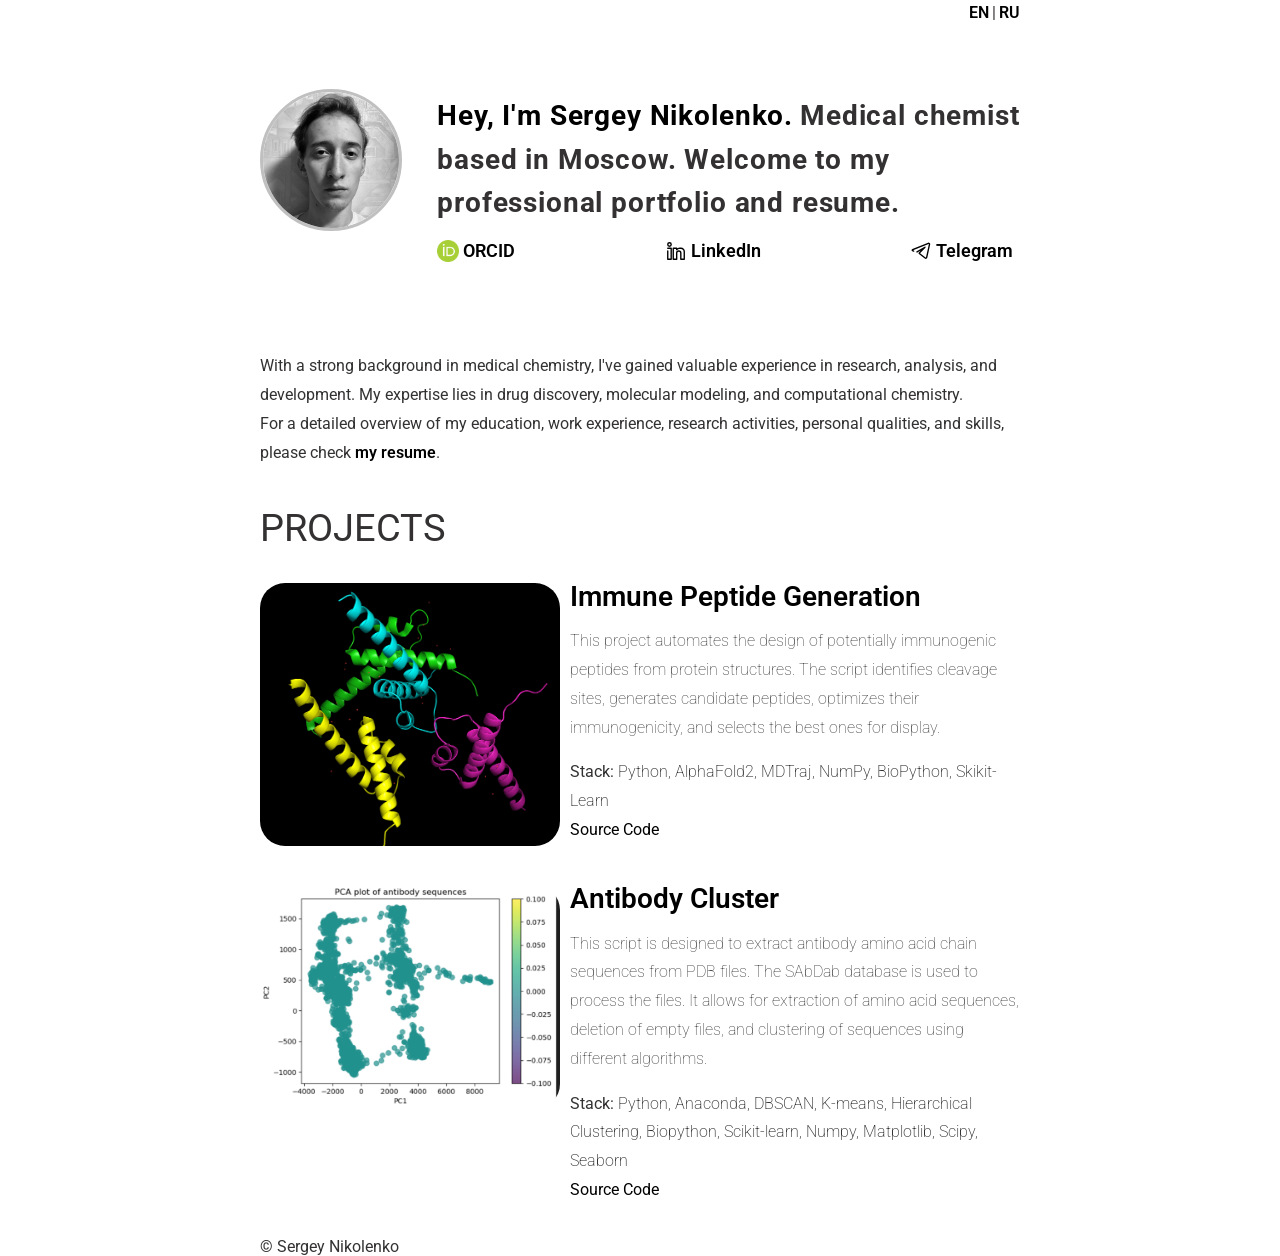
==== index.html @ 69e949d6 "new file" ====
<!DOCTYPE html>
<html lang="en">
<head>
    <meta charset="UTF-8">
    <title>About me</title>
    <link rel="stylesheet" type="text/css" href="assets/styles/styles.css">
</head>
<body>
    <div class="main">
        <div class="header">
            <a href="#">
                <span>EN</span>
            </a>
            <span>|</span>
            <a href="/ru">
                <span>RU</span>
            </a>
        </div>
        <div class="content">
            <div class="content__hello">
                <img class="content__hello-img" src="assets/img/avatar.png" alt="Avatar">
                <div class="content__hello-text">
                    <span class="content__name">
                        <a href="/"> Hey, I'm Sergey Nikolenko.</a>
                    </span>
                    <span class="content__description">Medical chemist based in Moscow. Welcome to my professional portfolio and resume.</span>
                    <nav class="content__social">
                        <a href="https://orcid.org/0000-0003-1150-9390" target="_blank" class="content__social-item">
                            <img src="assets/img/icons/ORCID.png" alt="ORCID">
                            <span>ORCID</span>
                        </a>
                        <a href="https://www.linkedin.com/in/nikolenko-sergei/" target="_blank" class="content__social-item">
                            <img src="assets/img/icons/in.svg" alt="LinkedIn">
                            <span>LinkedIn</span>
                        </a>
                        <a href="https://t.me/Nikolenko_Sergei" target="_blank" class="content__social-item">
                            <img src="assets/img/icons/telegram.svg" alt="Telegram">
                            <span>Telegram</span>
                        </a>
                    </nav>
                </div>
            </div>
            <div class="content__main">
                <div class="content__main-item">
                    <div class="main-item__description">
                        <p>With a strong background in medical chemistry, I've gained valuable experience in research, analysis, and development. My expertise lies in drug discovery, molecular modeling, and computational chemistry.</p>
                        <p>For a detailed overview of my education, work experience, research activities, personal qualities, and skills, please check <a href="/resume.pdf">my resume</a>.</p>
                    </div>
                </div>
                <h1 class="content__about-header">Projects</h1>
                <div class="content__main-item project">
                    <a data-fslightbox href="assets/img/immune_peptide_project.png">
                        <img src="assets/img/immune_peptide_project.png" alt="Immune Peptide Generation">
                    </a>
                    <div>
                        <div class="main-item__title">
                            <a href="https://github.com/sergeinikolenko/ImmunoPeptideDesigner"><span>Immune Peptide Generation</span></a>
                        </div>
                        <div class="main-item__description">
                            <p>This project automates the design of potentially immunogenic peptides from protein structures. The script identifies cleavage sites, generates candidate peptides, optimizes their immunogenicity, and selects the best ones for display.</p>
                        </div>
                        <div class="main-item__subdescription">
                            <p><span>Stack:</span> Python, AlphaFold2, MDTraj, NumPy, BioPython, Skikit-Learn</p>
                            <p class="main-item__links"><a href="https://github.com/sergeinikolenko/ImmunoPeptideDesigner"><span>Source Code</span></a><span>
                        </div>
                    </div>
                </div>
                <div class="content__main-item project">
                    <a data-fslightbox href="assets/img/antibody_cluster_project.png">
                        <img src="assets/img/antibody_cluster_project.png" alt="Antibody Cluster">
                    </a>
                    <div>
                        <div class="main-item__title">
                            <a href="https://github.com/SergeiNikolenko/AntibodyCluster"><span>Antibody Cluster</span></a>
                        </div>
                        <div class="main-item__description">
                            <p>This script is designed to extract antibody amino acid chain sequences from PDB files. The SAbDab database is used to process the files. It allows for extraction of amino acid sequences, deletion of empty files, and clustering of sequences using different algorithms.</p>
                        </div>
                        <div class="main-item__subdescription">
                            <p><span>Stack:</span> Python, Anaconda, DBSCAN, K-means, Hierarchical Clustering, Biopython, Scikit-learn, Numpy, Matplotlib, Scipy, Seaborn</p>
                            <p class="main-item__links"><a href="https://github.com/SergeiNikolenko/AntibodyCluster"><span>Source Code</span></a><span>
                        </div>
                    </div>
                </div>
            </div>
        </div>
        <div class="footer">
            <div>
                <span>© Sergey Nikolenko</span>
            </div>
        </div>
    </div>
    <script src="assets/scripts/fslightbox.js"></script>
</body>
</html>
---- assets/styles/styles.css ----
@import url('https://fonts.googleapis.com/css2?family=Roboto:wght@100;300;400;500;700;900&display=swap');
/***
    The new CSS reset - version 1.7.3 (last updated 7.8.2022)
    GitHub page: https://github.com/elad2412/the-new-css-reset
***/

/*
    Remove all the styles of the "User-Agent-Stylesheet", except for the 'display' property
    - The "symbol *" part is to solve Firefox SVG sprite bug
 */
*:where(:not(html, iframe, canvas, img, svg, video, audio):not(svg *, symbol *)) {
    all: unset;
    display: revert;
}

/* Preferred box-sizing value */
*,
*::before,
*::after {
    box-sizing: border-box;
}

/* Reapply the pointer cursor for anchor tags */
a, button {
    cursor: revert;
}

/* Remove list styles (bullets/numbers) */
ol, ul, menu {
    list-style: none;
}

/* For images to not be able to exceed their container */
img {
    max-width: 100%;
}

/* removes spacing between cells in tables */
table {
    border-collapse: collapse;
}

/* Safari - solving issue when using user-select:none on the <body> text input doesn't working */
input, textarea {
    -webkit-user-select: auto;
}

/* revert the 'white-space' property for textarea elements on Safari */
textarea {
    white-space: revert;
}

/* minimum style to allow to style meter element */
meter {
    -webkit-appearance: revert;
    appearance: revert;
}

/* reset default text opacity of input placeholder */
::placeholder {
    color: unset;
}

/* fix the feature of 'hidden' attribute.
   display:revert; revert to element instead of attribute */
:where([hidden]) {
    display: none;
}

/* revert for bug in Chromium browsers
   - fix for the content editable attribute will work properly.
   - webkit-user-select: auto; added for Safari in case of using user-select:none on wrapper element*/
:where([contenteditable]:not([contenteditable="false"])) {
    -moz-user-modify: read-write;
    -webkit-user-modify: read-write;
    overflow-wrap: break-word;
    -webkit-line-break: after-white-space;
    -webkit-user-select: auto;
}

/* apply back the draggable feature - exist only in Chromium and Safari */
:where([draggable="true"]) {
    -webkit-user-drag: element;
}

body {
    font-family: 'Roboto', sans-serif;
    color: #333131;
}

a {
    color: black;
    font-weight: 600;
}

a:hover {
    text-decoration: underline;
}

@media (prefers-color-scheme: dark) {
    body {
        background-color: black;
        color: #c8cbcd;
    }

    a {
        color: #fff;
    }

    .content__social-item img,
    .footer__social-item img{
        filter: invert(1);
    }
}

.main {
    margin: auto;
    width: 47.5rem;
}

.content__hello {
    display: flex;
    margin-top: 4.2rem;
    margin-bottom: 5rem;
    font-size: 28px;
    line-height: 2.8rem;
}

.content__hello-img {
    width: 142px;
    height: 142px;
    min-width: 142px;
    border-radius: 50%;
    border: 3px solid silver;
}

.content__hello-text {
    margin-left: 2.2rem;
    line-height: 2.7rem;
    margin-top: 5px;
}

.content__name a {
    font-weight: 700;
    letter-spacing: 0.03em;
}

.content__description {
    font-weight: 700;
    letter-spacing: 0.03em;
}

.header {
    display: flex;
    justify-content: end;
    margin-top: 0.2rem;
}
.header span {
    margin-left: 3px;
}

.content__social {
    display: flex;
    max-width: 36rem;
    font-size: 18px;
    padding-top: 5px;
    -webkit-box-orient: horizontal;
    -webkit-box-direction: normal;
    flex-direction: row;
    flex: 1 1 0%;
    -webkit-box-pack: start;
    justify-content: space-between;
}
.content__social-item {
    display: flex;
    align-items: center;
}
.content__social-item img {
    width: 22px;
    height: 22px;
    margin-right: 4px;
}

.content__about-header {
    font-size: 2.4rem;
    margin-bottom: 1.4rem;
    line-height: 4rem;
    text-transform: uppercase;
}

.content__subheader {
    font-size: 1.4rem;
    line-height: 4rem;
    text-transform: uppercase;
}

.content__main-item {
    display: flex;
    line-height: 1.8rem;
    margin-bottom: 1.8rem;
}
.content__main-item.project img {
    max-width: 300px;
    height: auto;
    margin-right: 10px;
    border-radius: 25px;
}

.main-item__description img {
    border-radius: 25px;
}

.project .main-item__title {
    font-weight: 500;
    font-size: 28px;
}

.project .main-item__links span {
    margin-right: 4px;
}

.project .main-item__description {
    font-weight: 100;
    margin-top: 1rem;
}

.project .main-item__subdescription {
    font-weight: 200;
    margin-top: 1rem;
}
.project .main-item__subdescription span {
    font-weight: 400;
}

.post .main-item__title{
    font-size: 1.48rem;
    line-height: 2rem;
    font-weight: 500;
    letter-spacing: .05rem;
}

.post .main-item__title a{
    box-shadow: none;
    letter-spacing: 0.03em;
}

.post .main-item__date {
    display: inline-block;
    font-size: .94rem;
    font-weight: 700;
    line-height: 1.55rem;
}

.post .main-item__description {
    line-height: 1.8rem;
    margin-top: -0.2rem;
    margin-bottom: 0.8rem;
}

.footer {
    margin-top: 2rem;
    display: flex;
    justify-content: space-between;
}

.footer__social-item img {
    width: 22px;
    height: 22px;
    margin-right: 4px;
}
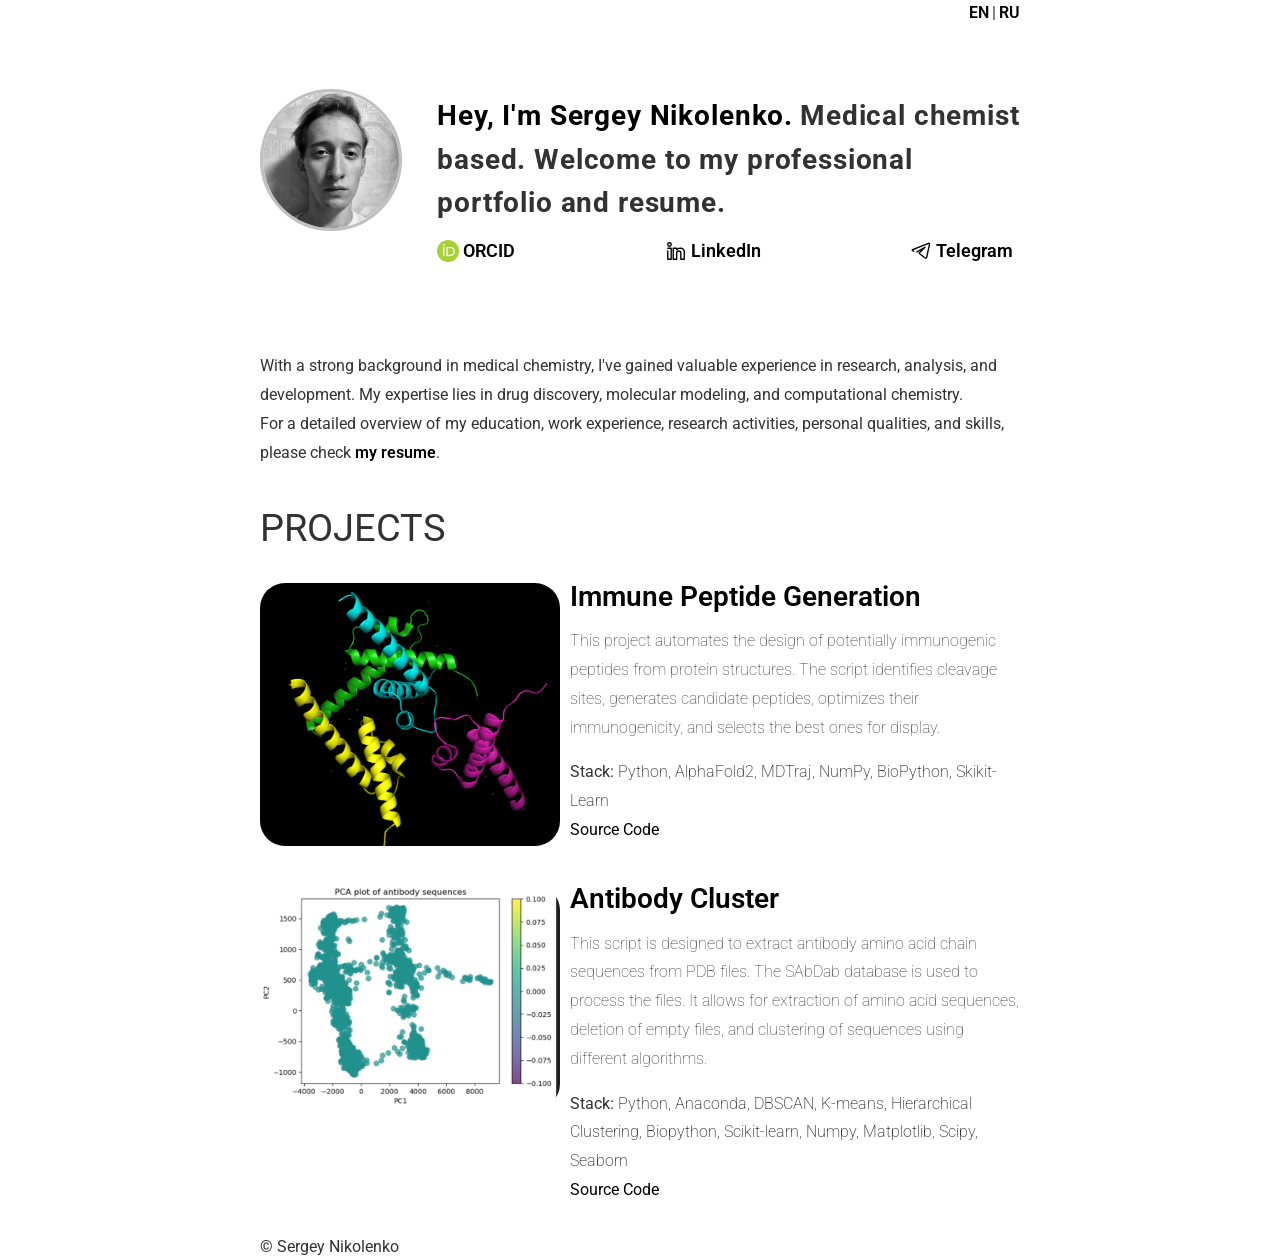
==== commit eec57235: "minor improve" ====
--- a/index.html
+++ b/index.html
@@ -23,17 +23,17 @@
                     <span class="content__name">
                         <a href="/"> Hey, I'm Sergey Nikolenko.</a>
                     </span>
-                    <span class="content__description">Medical chemist based in Moscow. Welcome to my professional portfolio and resume.</span>
+                    <span class="content__description">Medical chemist based. Welcome to my professional portfolio and resume.</span>
                     <nav class="content__social">
                         <a href="https://orcid.org/0000-0003-1150-9390" target="_blank" class="content__social-item">
                             <img src="assets/img/icons/ORCID.png" alt="ORCID">
                             <span>ORCID</span>
                         </a>
-                        <a href="https://www.linkedin.com/in/nikolenko-sergei/" target="_blank" class="content__social-item">
+                        <a href="null" target="_blank" class="content__social-item">
                             <img src="assets/img/icons/in.svg" alt="LinkedIn">
                             <span>LinkedIn</span>
                         </a>
-                        <a href="https://t.me/Nikolenko_Sergei" target="_blank" class="content__social-item">
+                        <a href="n" target="_blank" class="content__social-item">
                             <img src="assets/img/icons/telegram.svg" alt="Telegram">
                             <span>Telegram</span>
                         </a>
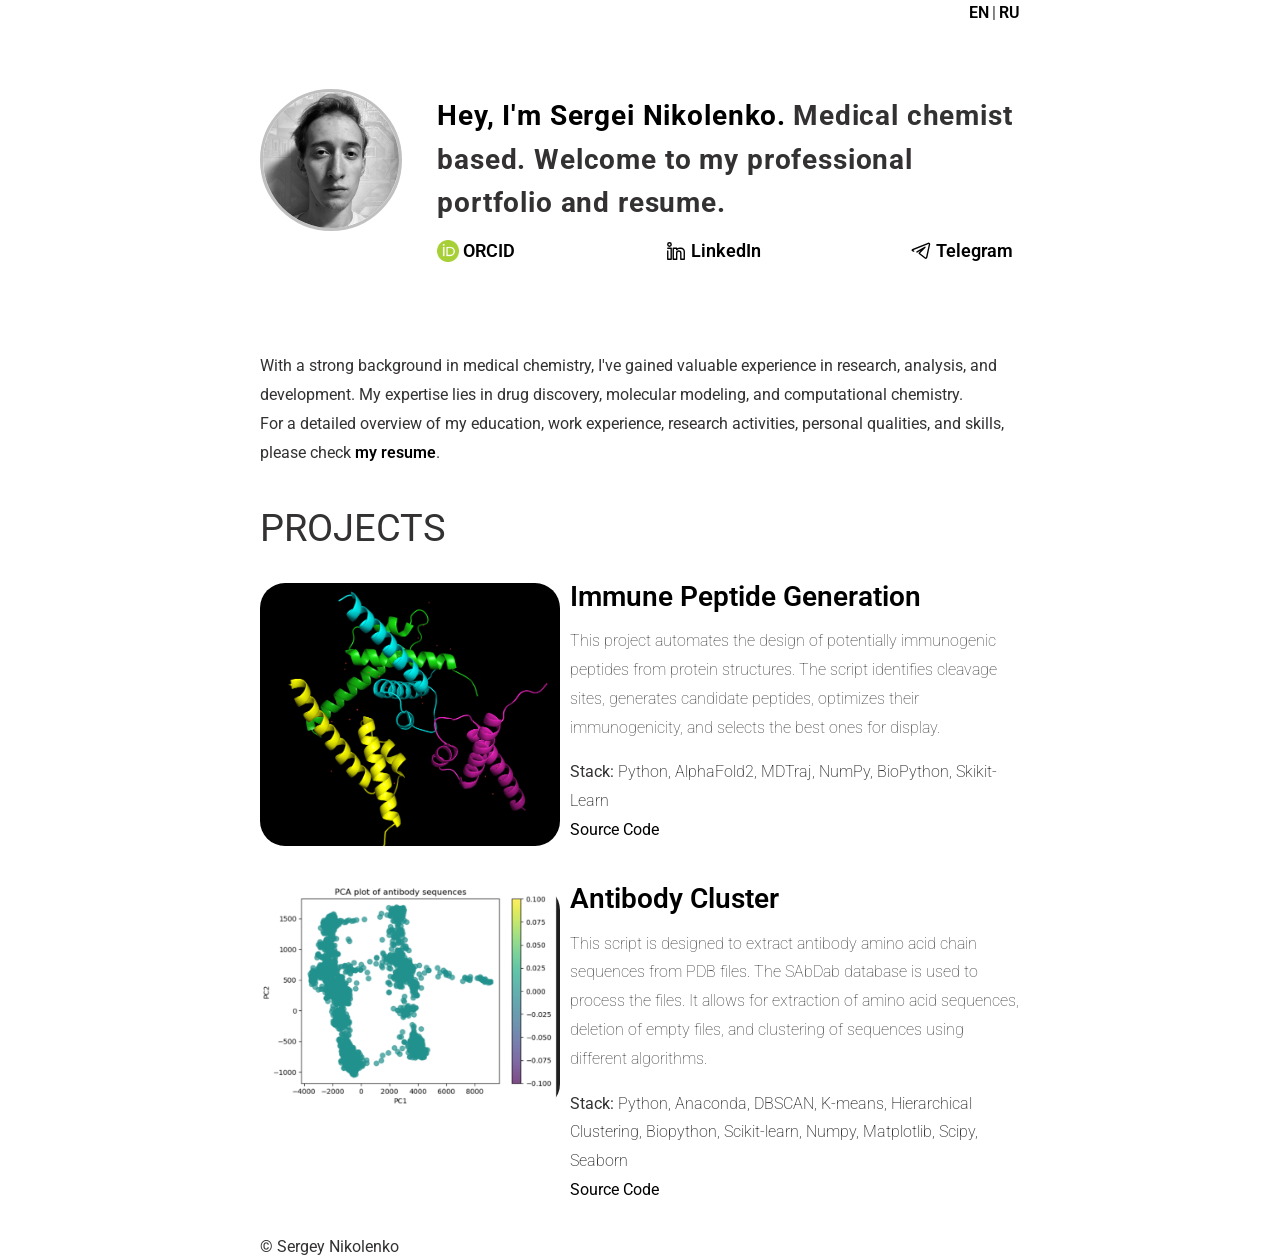
==== commit c857e9d5: "Update index.html" ====
--- a/index.html
+++ b/index.html
@@ -21,7 +21,7 @@
                 <img class="content__hello-img" src="assets/img/avatar.png" alt="Avatar">
                 <div class="content__hello-text">
                     <span class="content__name">
-                        <a href="/"> Hey, I'm Sergey Nikolenko.</a>
+                        <a href="/"> Hey, I'm Sergei Nikolenko.</a>
                     </span>
                     <span class="content__description">Medical chemist based. Welcome to my professional portfolio and resume.</span>
                     <nav class="content__social">
@@ -92,4 +92,4 @@
     </div>
     <script src="assets/scripts/fslightbox.js"></script>
 </body>
-</html>+</html>
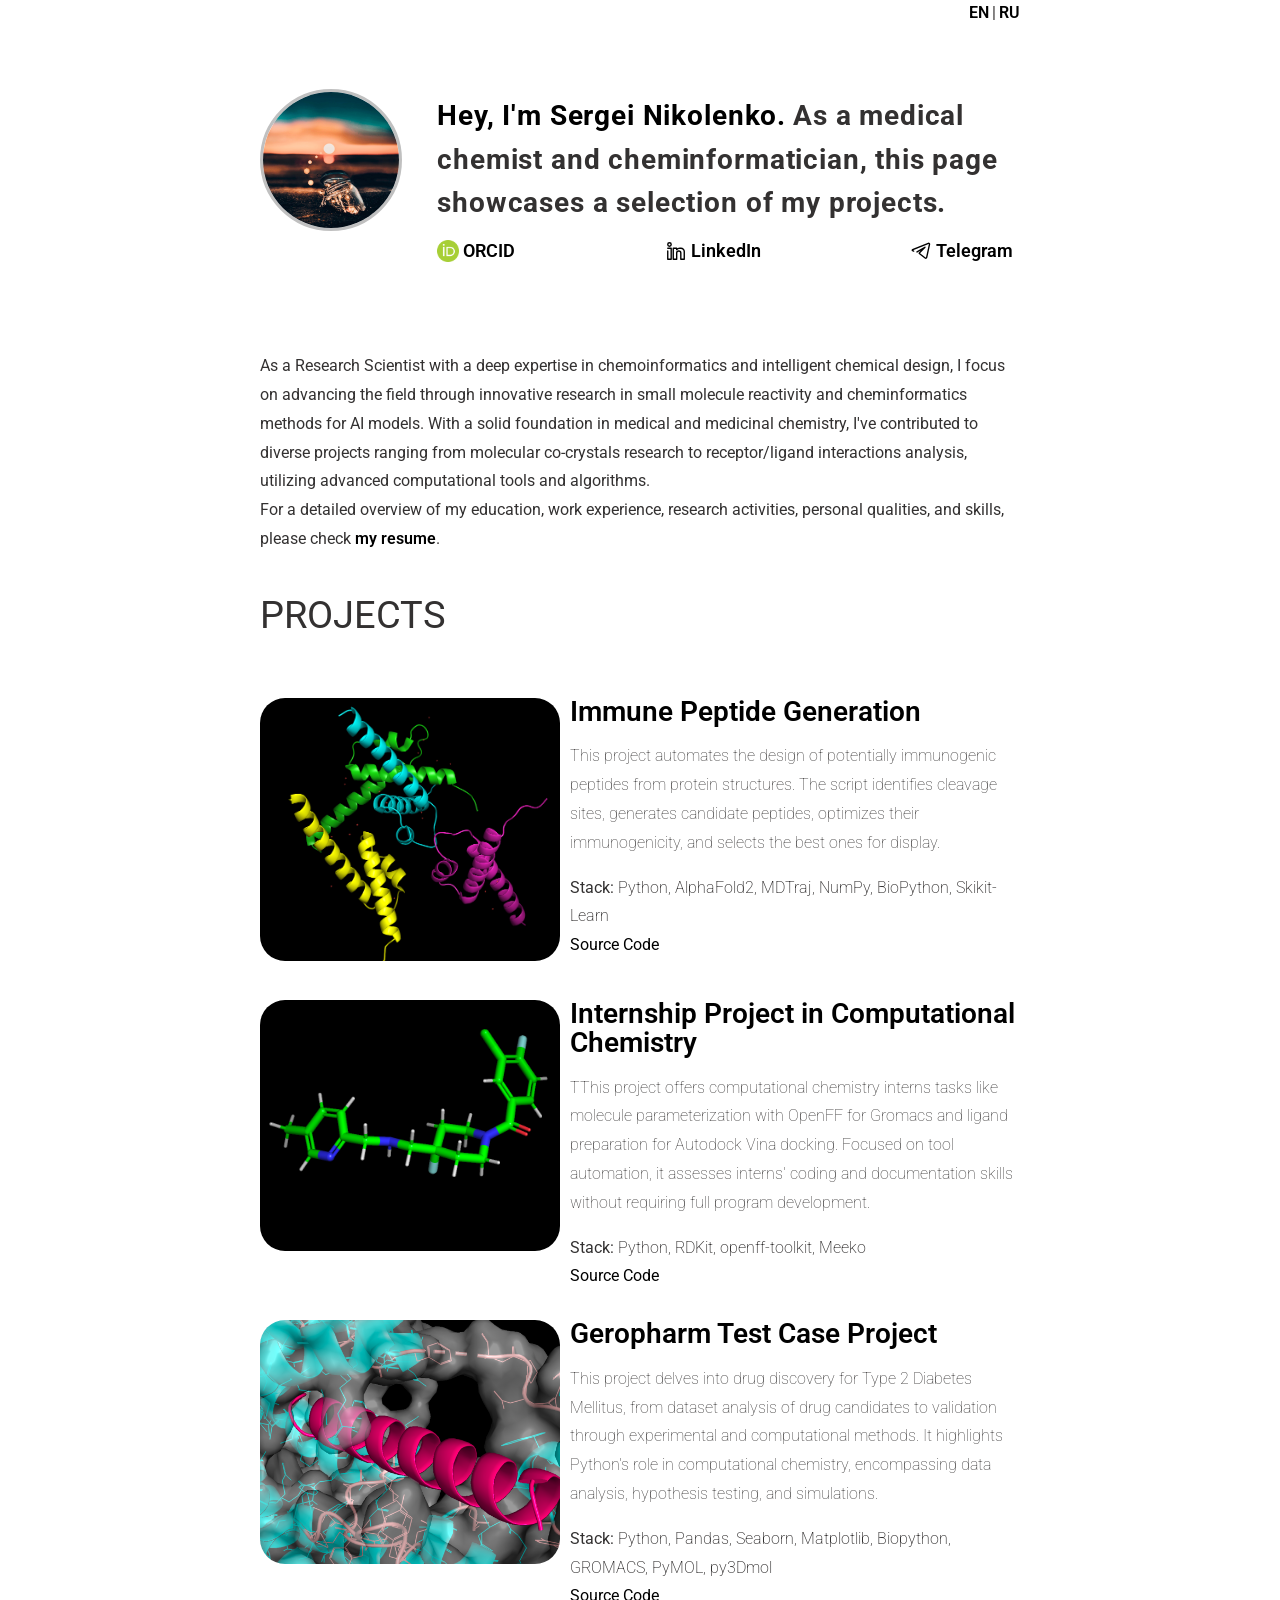
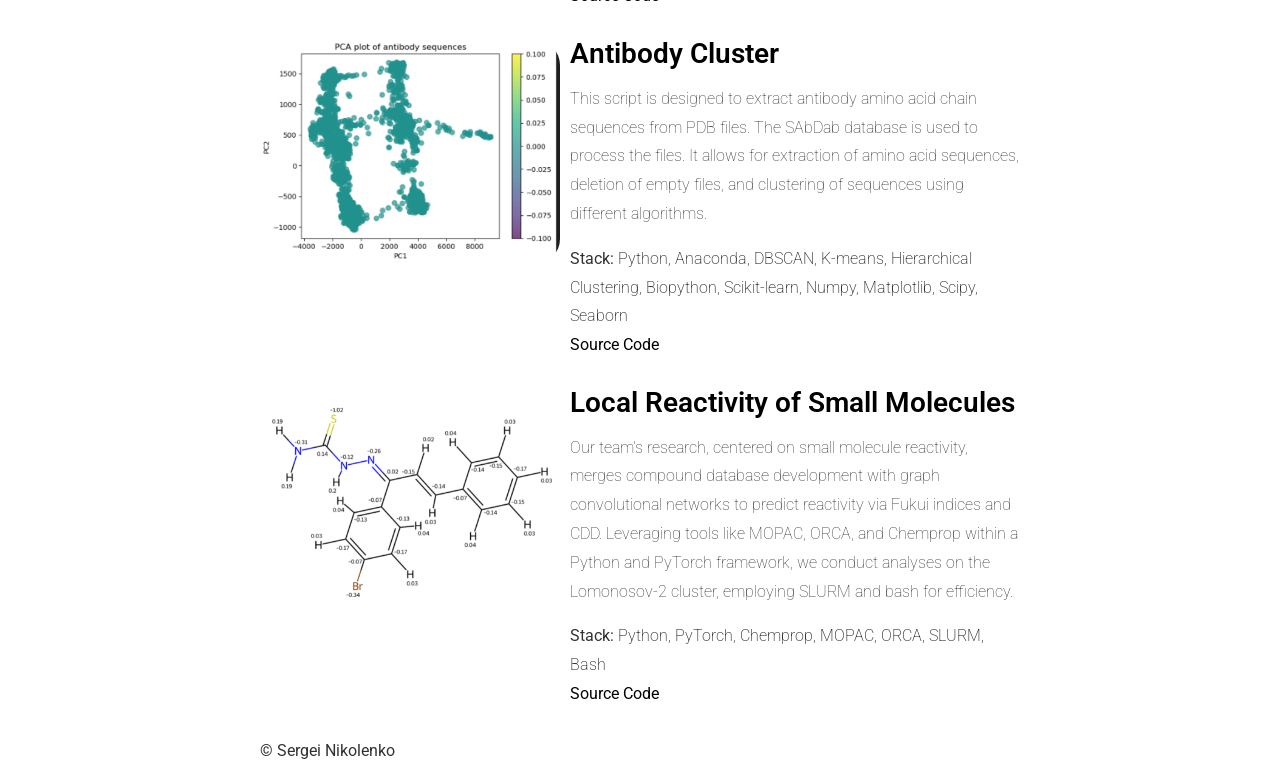
==== commit deb0223c: "add project" ====
--- a/index.html
+++ b/index.html
@@ -21,19 +21,19 @@
                 <img class="content__hello-img" src="assets/img/avatar.png" alt="Avatar">
                 <div class="content__hello-text">
                     <span class="content__name">
-                        <a href="/"> Hey, I'm Sergei Nikolenko.</a>
+                        <a href="/">Hey, I'm Sergei Nikolenko.</a>
                     </span>
-                    <span class="content__description">Medical chemist based. Welcome to my professional portfolio and resume.</span>
+                    <span class="content__description">As a medical chemist and cheminformatician, this page showcases a selection of my projects.</span>
                     <nav class="content__social">
                         <a href="https://orcid.org/0000-0003-1150-9390" target="_blank" class="content__social-item">
                             <img src="assets/img/icons/ORCID.png" alt="ORCID">
                             <span>ORCID</span>
                         </a>
-                        <a href="null" target="_blank" class="content__social-item">
+                        <a href="https://www.linkedin.com/in/nikolenkosergeia/" target="_blank" class="content__social-item">
                             <img src="assets/img/icons/in.svg" alt="LinkedIn">
                             <span>LinkedIn</span>
                         </a>
-                        <a href="n" target="_blank" class="content__social-item">
+                        <a href="https://t.me/Nikolenko_Sergei" target="_blank" class="content__social-item">
                             <img src="assets/img/icons/telegram.svg" alt="Telegram">
                             <span>Telegram</span>
                         </a>
@@ -43,11 +43,14 @@
             <div class="content__main">
                 <div class="content__main-item">
                     <div class="main-item__description">
-                        <p>With a strong background in medical chemistry, I've gained valuable experience in research, analysis, and development. My expertise lies in drug discovery, molecular modeling, and computational chemistry.</p>
-                        <p>For a detailed overview of my education, work experience, research activities, personal qualities, and skills, please check <a href="/resume.pdf">my resume</a>.</p>
+                        <p>As a Research Scientist with a deep expertise in chemoinformatics and intelligent chemical design, I focus on advancing the field through innovative research in small molecule reactivity and cheminformatics methods for AI models. With a solid foundation in medical and medicinal chemistry, I've contributed to diverse projects ranging from molecular co-crystals research to receptor/ligand interactions analysis, utilizing advanced computational tools and algorithms.</p>
+                        <p>For a detailed overview of my education, work experience, research activities, personal qualities, and skills, please check <a href="https://nikolenko-sergei.notion.site/4056815b4766442895d3a706eaacadad?pvs=74">my resume</a>.</p>
                     </div>
                 </div>
                 <h1 class="content__about-header">Projects</h1>
+                <div class="content__main-item project">
+                </div>
+                
                 <div class="content__main-item project">
                     <a data-fslightbox href="assets/img/immune_peptide_project.png">
                         <img src="assets/img/immune_peptide_project.png" alt="Immune Peptide Generation">
@@ -61,10 +64,47 @@
                         </div>
                         <div class="main-item__subdescription">
                             <p><span>Stack:</span> Python, AlphaFold2, MDTraj, NumPy, BioPython, Skikit-Learn</p>
-                            <p class="main-item__links"><a href="https://github.com/sergeinikolenko/ImmunoPeptideDesigner"><span>Source Code</span></a><span>
+                            <p class="main-item__links"><a href="https://github.com/sergeinikolenko/ImmunoPeptideDesigner"><span>Source Code</span></a></p>
                         </div>
                     </div>
                 </div>
+
+                <div class="content__main-item project">
+                    <a data-fslightbox href="assets/img/computational_chemistry_internship.png">
+                        <img src="assets/img/computational_chemistry_internship.png" alt="Internship Project in Computational Chemistry">
+                    </a>
+                    <div>
+                        <div class="main-item__title">
+                            <a href="https://github.com/SergeiNikolenko/ComputationalChemistryInternship"><span>Internship Project in Computational Chemistry</span></a>
+                        </div>
+                        <div class="main-item__description">
+                            <p>TThis project offers computational chemistry interns tasks like molecule parameterization with OpenFF for Gromacs and ligand preparation for Autodock Vina docking. Focused on tool automation, it assesses interns' coding and documentation skills without requiring full program development.</p>
+                        </div>
+                        <div class="main-item__subdescription">
+                            <p><span>Stack:</span> Python, RDKit, openff-toolkit, Meeko</p>
+                            <p class="main-item__links"><a href="https://github.com/SergeiNikolenko/ComputationalChemistryInternship"><span>Source Code</span></a></p>
+                        </div>
+                    </div>
+                </div>
+
+                <div class="content__main-item project">
+                    <a data-fslightbox href="assets/img/gero.png">
+                        <img src="assets/img/gero.png" alt="Geropharm Test Case">
+                    </a>
+                    <div>
+                        <div class="main-item__title">
+                            <a href="https://github.com/SergeiNikolenko/geropharm-test_case"><span>Geropharm Test Case Project</span></a>
+                        </div>
+                        <div class="main-item__description">
+                            <p>This project delves into drug discovery for Type 2 Diabetes Mellitus, from dataset analysis of drug candidates to validation through experimental and computational methods. It highlights Python's role in computational chemistry, encompassing data analysis, hypothesis testing, and simulations.</p>
+                        </div>
+                        <div class="main-item__subdescription">
+                            <p><span>Stack:</span> Python, Pandas, Seaborn, Matplotlib, Biopython, GROMACS, PyMOL, py3Dmol</p>
+                            <p class="main-item__links"><a href="https://github.com/SergeiNikolenko/geropharm-test_case"><span>Source Code</span></a></p>
+                        </div>
+                    </div>
+                </div>
+
                 <div class="content__main-item project">
                     <a data-fslightbox href="assets/img/antibody_cluster_project.png">
                         <img src="assets/img/antibody_cluster_project.png" alt="Antibody Cluster">
@@ -78,15 +118,36 @@
                         </div>
                         <div class="main-item__subdescription">
                             <p><span>Stack:</span> Python, Anaconda, DBSCAN, K-means, Hierarchical Clustering, Biopython, Scikit-learn, Numpy, Matplotlib, Scipy, Seaborn</p>
-                            <p class="main-item__links"><a href="https://github.com/SergeiNikolenko/AntibodyCluster"><span>Source Code</span></a><span>
+                            <p class="main-item__links"><a href="https://github.com/SergeiNikolenko/AntibodyCluster"><span>Source Code</span></a></p>
                         </div>
                     </div>
                 </div>
+
+                <div class="content__main-item project">
+                    <a data-fslightbox href="assets/img/reactivity_project.png">
+                        <img src="assets/img/project_reactivity.png" alt="Local Reactivity of Small Molecules">
+                    </a>
+                    <div>
+                        <div class="main-item__title">
+                            <a href="https://github.com/SergeiNikolenko/gat"><span>Local Reactivity of Small Molecules</span></a>
+                        </div>
+                        <div class="main-item__description">
+                            <p>Our team's research, centered on small molecule reactivity, merges compound database development with graph convolutional networks to predict reactivity via Fukui indices and CDD. Leveraging tools like MOPAC, ORCA, and Chemprop within a Python and PyTorch framework, we conduct analyses on the Lomonosov-2 cluster, employing SLURM and bash for efficiency.</p>
+                        </div>
+                        <div class="main-item__subdescription">
+                            <p><span>Stack:</span> Python, PyTorch, Chemprop, MOPAC, ORCA, SLURM, Bash</p>
+                            <p class="main-item__links"><a href="https://github.com/SergeiNikolenko/gat"><span>Source Code</span></a></p>
+                        </div>
+                    </div>
+                </div>
+                
+
+
             </div>
         </div>
         <div class="footer">
             <div>
-                <span>© Sergey Nikolenko</span>
+                <span>© Sergei Nikolenko</span>
             </div>
         </div>
     </div>
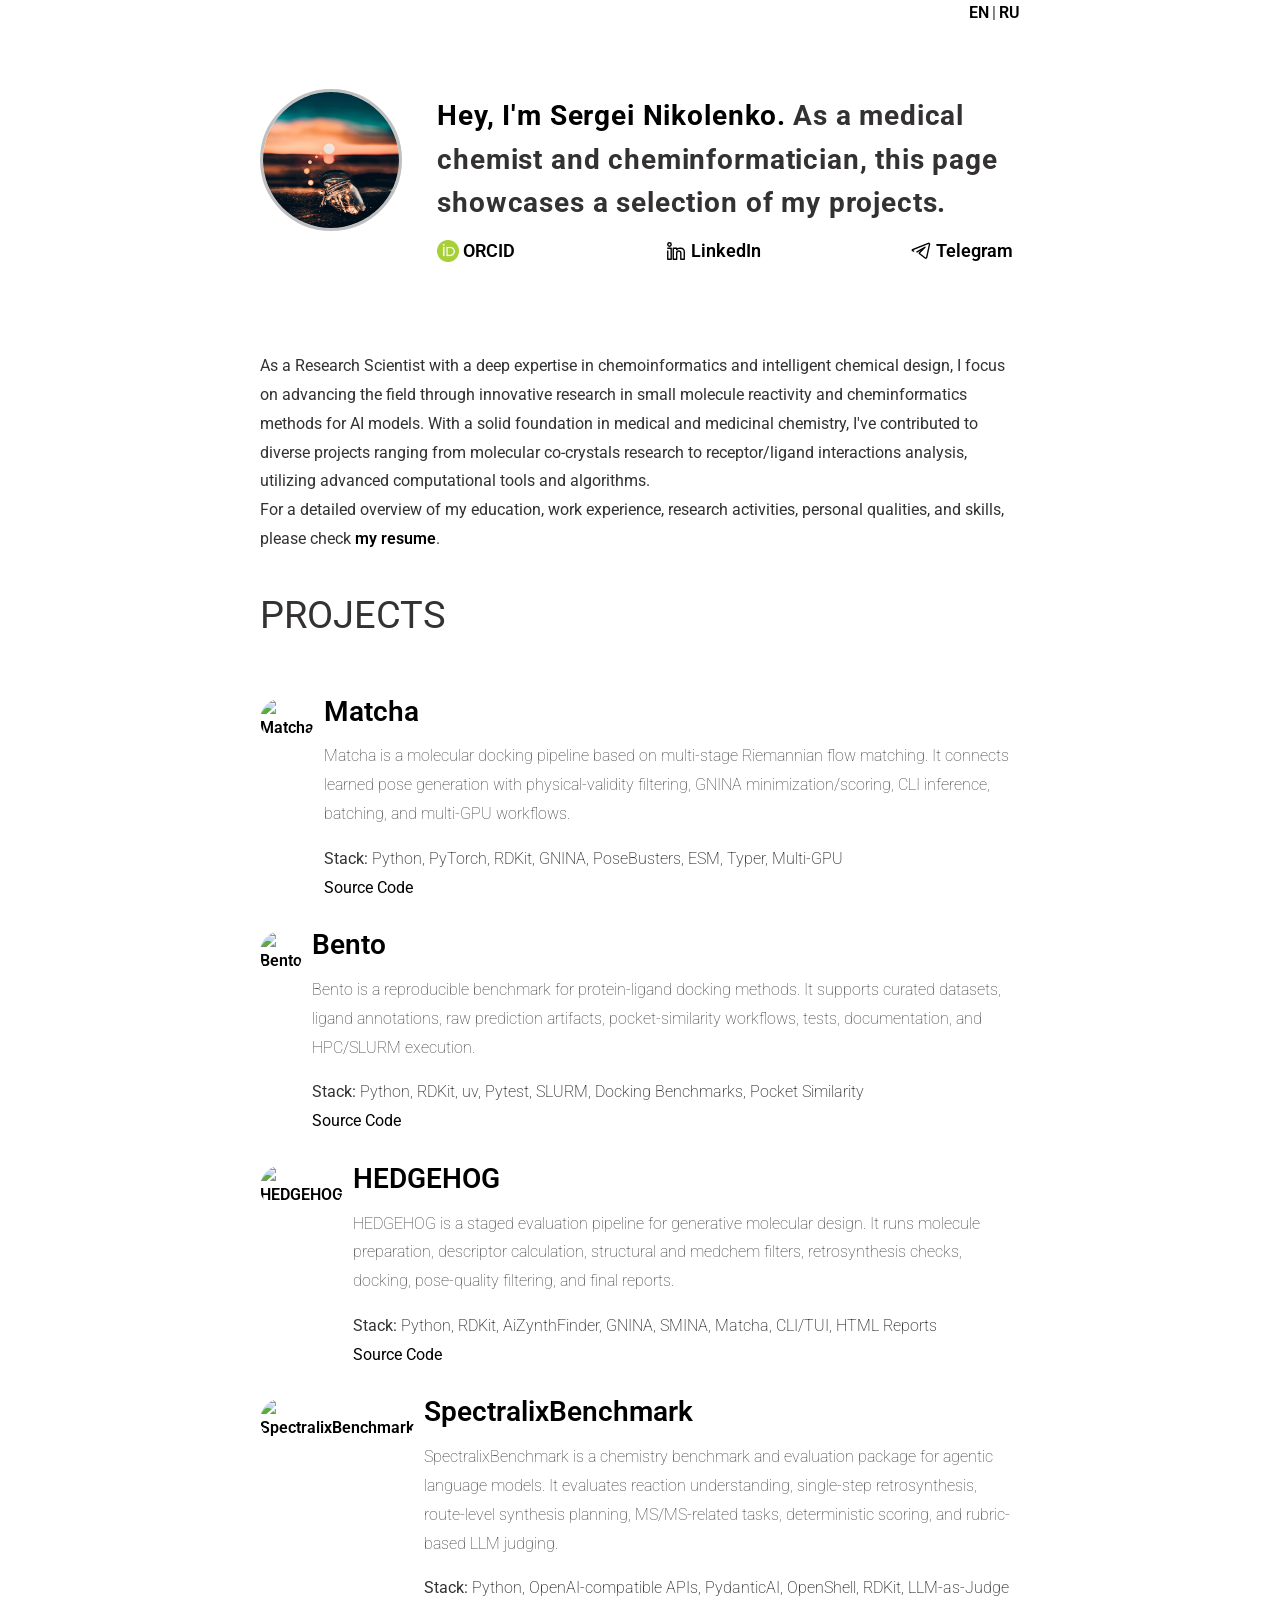
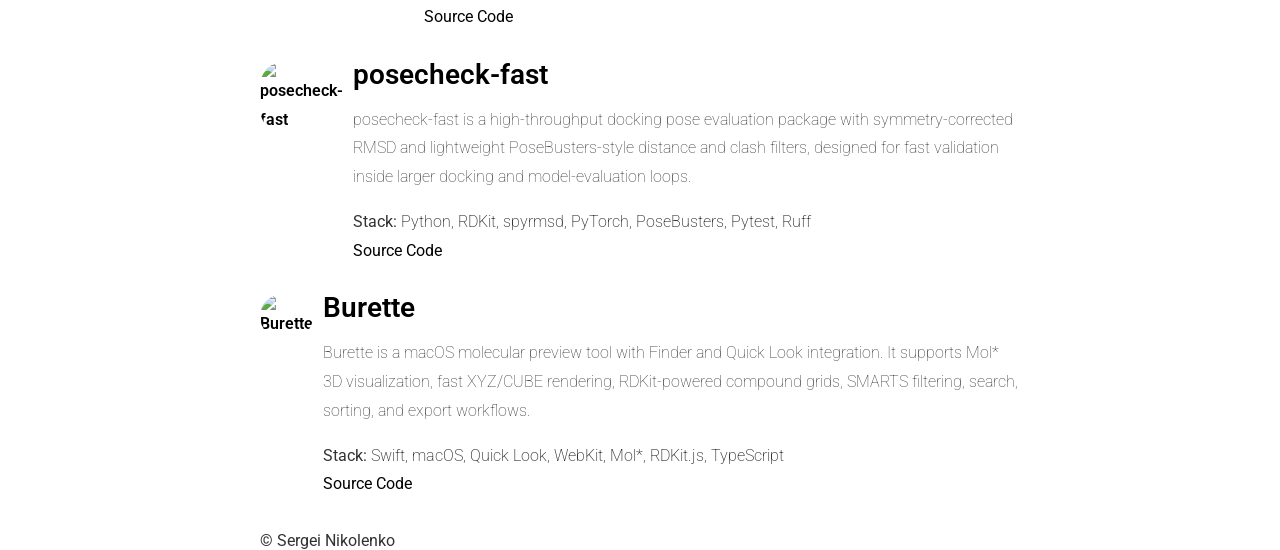
==== commit b522e6a4: "Update project links and descriptions in index.html" ====
--- a/index.html
+++ b/index.html
@@ -1,10 +1,12 @@
 <!DOCTYPE html>
 <html lang="en">
+
 <head>
     <meta charset="UTF-8">
     <title>About me</title>
     <link rel="stylesheet" type="text/css" href="assets/styles/styles.css">
 </head>
+
 <body>
     <div class="main">
         <div class="header">
@@ -16,6 +18,7 @@
                 <span>RU</span>
             </a>
         </div>
+
         <div class="content">
             <div class="content__hello">
                 <img class="content__hello-img" src="assets/img/avatar.png" alt="Avatar">
@@ -40,6 +43,7 @@
                     </nav>
                 </div>
             </div>
+
             <div class="content__main">
                 <div class="content__main-item">
                     <div class="main-item__description">
@@ -47,104 +51,122 @@
                         <p>For a detailed overview of my education, work experience, research activities, personal qualities, and skills, please check <a href="https://nikolenko-sergei.notion.site/4056815b4766442895d3a706eaacadad?pvs=74">my resume</a>.</p>
                     </div>
                 </div>
+
                 <h1 class="content__about-header">Projects</h1>
+
                 <div class="content__main-item project">
                 </div>
-                
+
                 <div class="content__main-item project">
-                    <a data-fslightbox href="assets/img/immune_peptide_project.png">
-                        <img src="assets/img/immune_peptide_project.png" alt="Immune Peptide Generation">
+                    <a data-fslightbox href="https://opengraph.githubassets.com/sergei-site/LigandPro/Matcha">
+                        <img src="https://opengraph.githubassets.com/sergei-site/LigandPro/Matcha" alt="Matcha">
                     </a>
                     <div>
                         <div class="main-item__title">
-                            <a href="https://github.com/sergeinikolenko/ImmunoPeptideDesigner"><span>Immune Peptide Generation</span></a>
+                            <a href="https://github.com/LigandPro/Matcha"><span>Matcha</span></a>
                         </div>
                         <div class="main-item__description">
-                            <p>This project automates the design of potentially immunogenic peptides from protein structures. The script identifies cleavage sites, generates candidate peptides, optimizes their immunogenicity, and selects the best ones for display.</p>
+                            <p>Matcha is a molecular docking pipeline based on multi-stage Riemannian flow matching. It connects learned pose generation with physical-validity filtering, GNINA minimization/scoring, CLI inference, batching, and multi-GPU workflows.</p>
                         </div>
                         <div class="main-item__subdescription">
-                            <p><span>Stack:</span> Python, AlphaFold2, MDTraj, NumPy, BioPython, Skikit-Learn</p>
-                            <p class="main-item__links"><a href="https://github.com/sergeinikolenko/ImmunoPeptideDesigner"><span>Source Code</span></a></p>
+                            <p><span>Stack:</span> Python, PyTorch, RDKit, GNINA, PoseBusters, ESM, Typer, Multi-GPU</p>
+                            <p class="main-item__links"><a href="https://github.com/LigandPro/Matcha"><span>Source Code</span></a></p>
                         </div>
                     </div>
                 </div>
 
                 <div class="content__main-item project">
-                    <a data-fslightbox href="assets/img/computational_chemistry_internship.png">
-                        <img src="assets/img/computational_chemistry_internship.png" alt="Internship Project in Computational Chemistry">
+                    <a data-fslightbox href="https://opengraph.githubassets.com/sergei-site/LigandPro/Bento">
+                        <img src="https://opengraph.githubassets.com/sergei-site/LigandPro/Bento" alt="Bento">
                     </a>
                     <div>
                         <div class="main-item__title">
-                            <a href="https://github.com/SergeiNikolenko/ComputationalChemistryInternship"><span>Internship Project in Computational Chemistry</span></a>
+                            <a href="https://github.com/LigandPro/Bento"><span>Bento</span></a>
                         </div>
                         <div class="main-item__description">
-                            <p>TThis project offers computational chemistry interns tasks like molecule parameterization with OpenFF for Gromacs and ligand preparation for Autodock Vina docking. Focused on tool automation, it assesses interns' coding and documentation skills without requiring full program development.</p>
+                            <p>Bento is a reproducible benchmark for protein-ligand docking methods. It supports curated datasets, ligand annotations, raw prediction artifacts, pocket-similarity workflows, tests, documentation, and HPC/SLURM execution.</p>
                         </div>
                         <div class="main-item__subdescription">
-                            <p><span>Stack:</span> Python, RDKit, openff-toolkit, Meeko</p>
-                            <p class="main-item__links"><a href="https://github.com/SergeiNikolenko/ComputationalChemistryInternship"><span>Source Code</span></a></p>
+                            <p><span>Stack:</span> Python, RDKit, uv, Pytest, SLURM, Docking Benchmarks, Pocket Similarity</p>
+                            <p class="main-item__links"><a href="https://github.com/LigandPro/Bento"><span>Source Code</span></a></p>
                         </div>
                     </div>
                 </div>
 
                 <div class="content__main-item project">
-                    <a data-fslightbox href="assets/img/gero.png">
-                        <img src="assets/img/gero.png" alt="Geropharm Test Case">
+                    <a data-fslightbox href="https://opengraph.githubassets.com/sergei-site/LigandPro/hedgehog">
+                        <img src="https://opengraph.githubassets.com/sergei-site/LigandPro/hedgehog" alt="HEDGEHOG">
                     </a>
                     <div>
                         <div class="main-item__title">
-                            <a href="https://github.com/SergeiNikolenko/geropharm-test_case"><span>Geropharm Test Case Project</span></a>
+                            <a href="https://github.com/LigandPro/hedgehog"><span>HEDGEHOG</span></a>
                         </div>
                         <div class="main-item__description">
-                            <p>This project delves into drug discovery for Type 2 Diabetes Mellitus, from dataset analysis of drug candidates to validation through experimental and computational methods. It highlights Python's role in computational chemistry, encompassing data analysis, hypothesis testing, and simulations.</p>
+                            <p>HEDGEHOG is a staged evaluation pipeline for generative molecular design. It runs molecule preparation, descriptor calculation, structural and medchem filters, retrosynthesis checks, docking, pose-quality filtering, and final reports.</p>
                         </div>
                         <div class="main-item__subdescription">
-                            <p><span>Stack:</span> Python, Pandas, Seaborn, Matplotlib, Biopython, GROMACS, PyMOL, py3Dmol</p>
-                            <p class="main-item__links"><a href="https://github.com/SergeiNikolenko/geropharm-test_case"><span>Source Code</span></a></p>
+                            <p><span>Stack:</span> Python, RDKit, AiZynthFinder, GNINA, SMINA, Matcha, CLI/TUI, HTML Reports</p>
+                            <p class="main-item__links"><a href="https://github.com/LigandPro/hedgehog"><span>Source Code</span></a></p>
                         </div>
                     </div>
                 </div>
 
                 <div class="content__main-item project">
-                    <a data-fslightbox href="assets/img/antibody_cluster_project.png">
-                        <img src="assets/img/antibody_cluster_project.png" alt="Antibody Cluster">
+                    <a data-fslightbox href="https://opengraph.githubassets.com/sergei-site/SergeiNikolenko/SpectralixBenchmark">
+                        <img src="https://opengraph.githubassets.com/sergei-site/SergeiNikolenko/SpectralixBenchmark" alt="SpectralixBenchmark">
                     </a>
                     <div>
                         <div class="main-item__title">
-                            <a href="https://github.com/SergeiNikolenko/AntibodyCluster"><span>Antibody Cluster</span></a>
+                            <a href="https://github.com/SergeiNikolenko/SpectralixBenchmark"><span>SpectralixBenchmark</span></a>
                         </div>
                         <div class="main-item__description">
-                            <p>This script is designed to extract antibody amino acid chain sequences from PDB files. The SAbDab database is used to process the files. It allows for extraction of amino acid sequences, deletion of empty files, and clustering of sequences using different algorithms.</p>
+                            <p>SpectralixBenchmark is a chemistry benchmark and evaluation package for agentic language models. It evaluates reaction understanding, single-step retrosynthesis, route-level synthesis planning, MS/MS-related tasks, deterministic scoring, and rubric-based LLM judging.</p>
                         </div>
                         <div class="main-item__subdescription">
-                            <p><span>Stack:</span> Python, Anaconda, DBSCAN, K-means, Hierarchical Clustering, Biopython, Scikit-learn, Numpy, Matplotlib, Scipy, Seaborn</p>
-                            <p class="main-item__links"><a href="https://github.com/SergeiNikolenko/AntibodyCluster"><span>Source Code</span></a></p>
+                            <p><span>Stack:</span> Python, OpenAI-compatible APIs, PydanticAI, OpenShell, RDKit, LLM-as-Judge</p>
+                            <p class="main-item__links"><a href="https://github.com/SergeiNikolenko/SpectralixBenchmark"><span>Source Code</span></a></p>
                         </div>
                     </div>
                 </div>
 
                 <div class="content__main-item project">
-                    <a data-fslightbox href="assets/img/reactivity_project.png">
-                        <img src="assets/img/project_reactivity.png" alt="Local Reactivity of Small Molecules">
+                    <a data-fslightbox href="https://opengraph.githubassets.com/sergei-site/LigandPro/posecheck-fast">
+                        <img src="https://opengraph.githubassets.com/sergei-site/LigandPro/posecheck-fast" alt="posecheck-fast">
                     </a>
                     <div>
                         <div class="main-item__title">
-                            <a href="https://github.com/SergeiNikolenko/gat"><span>Local Reactivity of Small Molecules</span></a>
+                            <a href="https://github.com/LigandPro/posecheck-fast"><span>posecheck-fast</span></a>
                         </div>
                         <div class="main-item__description">
-                            <p>Our team's research, centered on small molecule reactivity, merges compound database development with graph convolutional networks to predict reactivity via Fukui indices and CDD. Leveraging tools like MOPAC, ORCA, and Chemprop within a Python and PyTorch framework, we conduct analyses on the Lomonosov-2 cluster, employing SLURM and bash for efficiency.</p>
+                            <p>posecheck-fast is a high-throughput docking pose evaluation package with symmetry-corrected RMSD and lightweight PoseBusters-style distance and clash filters, designed for fast validation inside larger docking and model-evaluation loops.</p>
                         </div>
                         <div class="main-item__subdescription">
-                            <p><span>Stack:</span> Python, PyTorch, Chemprop, MOPAC, ORCA, SLURM, Bash</p>
-                            <p class="main-item__links"><a href="https://github.com/SergeiNikolenko/gat"><span>Source Code</span></a></p>
+                            <p><span>Stack:</span> Python, RDKit, spyrmsd, PyTorch, PoseBusters, Pytest, Ruff</p>
+                            <p class="main-item__links"><a href="https://github.com/LigandPro/posecheck-fast"><span>Source Code</span></a></p>
                         </div>
                     </div>
                 </div>
-                
 
-
+                <div class="content__main-item project">
+                    <a data-fslightbox href="https://opengraph.githubassets.com/sergei-site/SergeiNikolenko/Burette">
+                        <img src="https://opengraph.githubassets.com/sergei-site/SergeiNikolenko/Burette" alt="Burette">
+                    </a>
+                    <div>
+                        <div class="main-item__title">
+                            <a href="https://github.com/SergeiNikolenko/Burette"><span>Burette</span></a>
+                        </div>
+                        <div class="main-item__description">
+                            <p>Burette is a macOS molecular preview tool with Finder and Quick Look integration. It supports Mol* 3D visualization, fast XYZ/CUBE rendering, RDKit-powered compound grids, SMARTS filtering, search, sorting, and export workflows.</p>
+                        </div>
+                        <div class="main-item__subdescription">
+                            <p><span>Stack:</span> Swift, macOS, Quick Look, WebKit, Mol*, RDKit.js, TypeScript</p>
+                            <p class="main-item__links"><a href="https://github.com/SergeiNikolenko/Burette"><span>Source Code</span></a></p>
+                        </div>
+                    </div>
+                </div>
             </div>
         </div>
+
         <div class="footer">
             <div>
                 <span>© Sergei Nikolenko</span>
@@ -153,4 +175,5 @@
     </div>
     <script src="assets/scripts/fslightbox.js"></script>
 </body>
+
 </html>
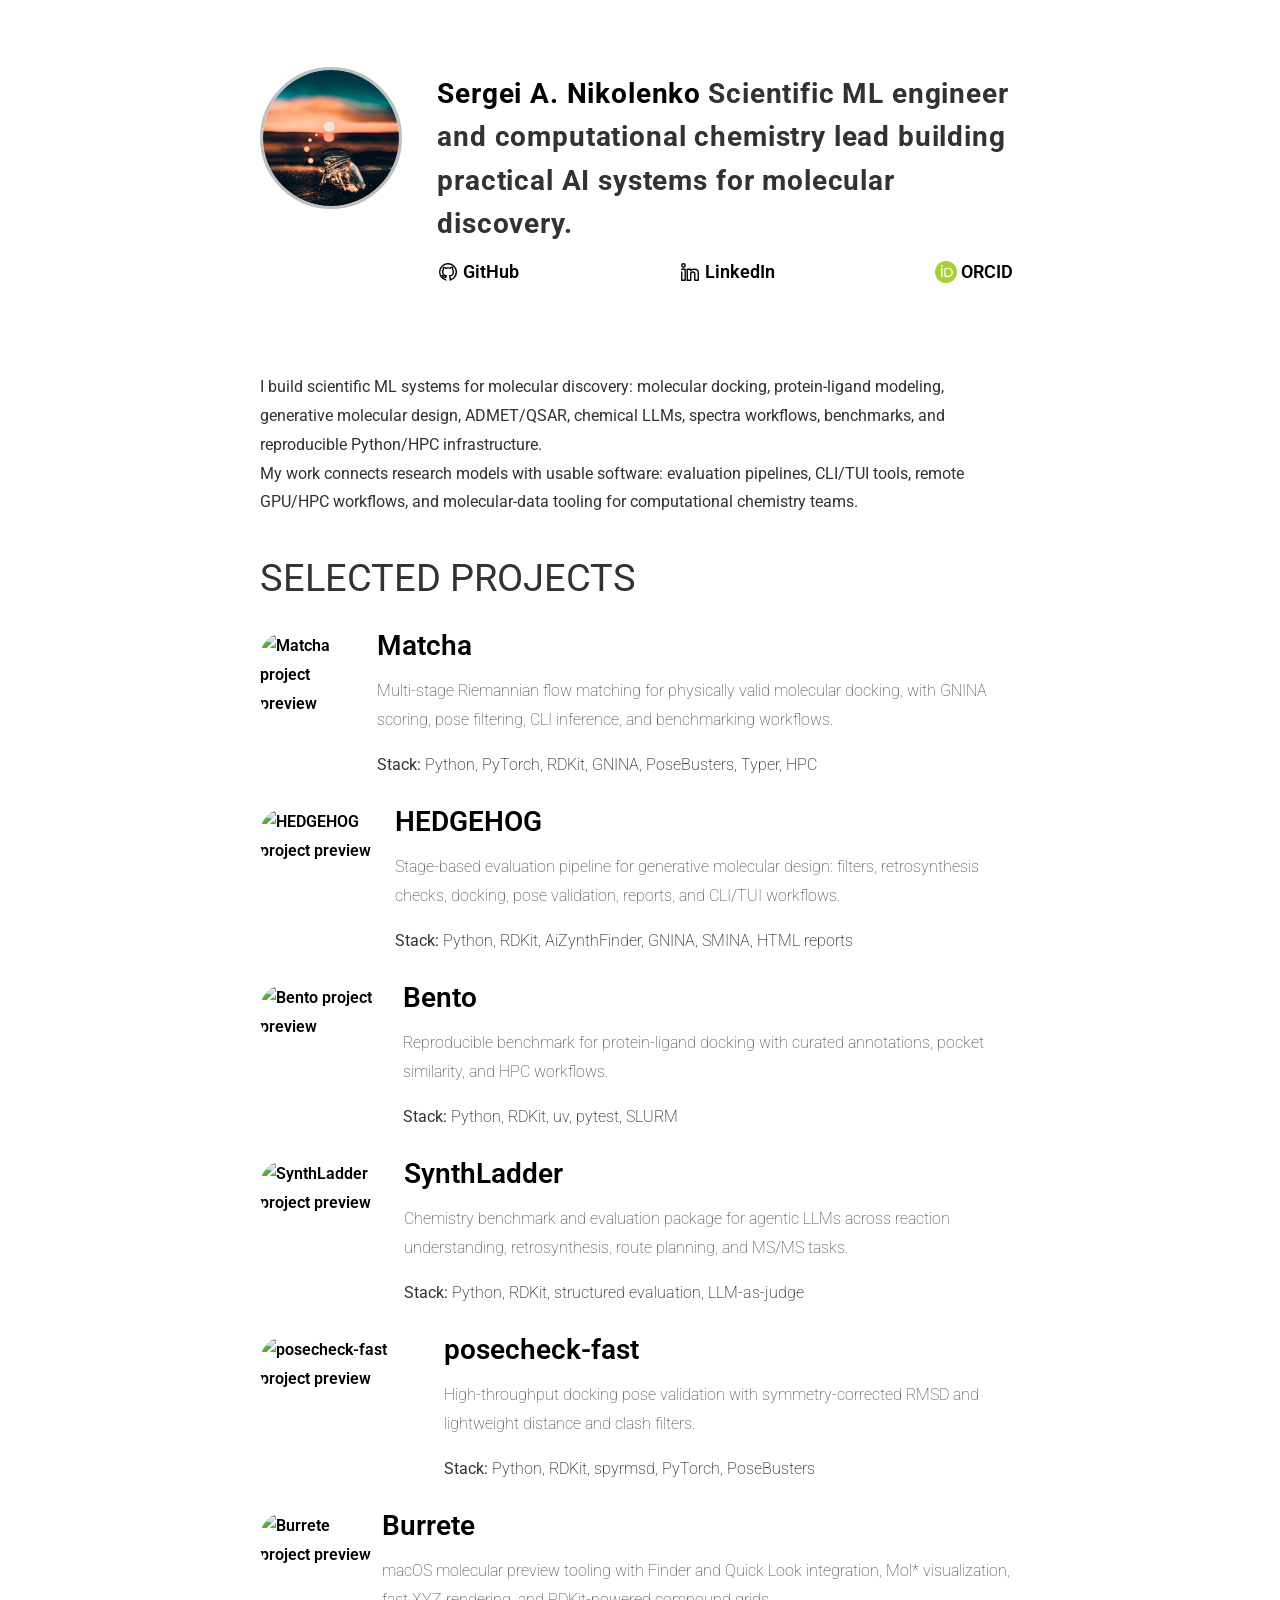
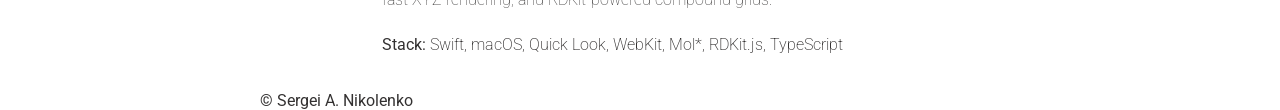
==== commit 82260660: "Refresh public profile and portfolio" ====
--- a/index.html
+++ b/index.html
@@ -3,42 +3,32 @@
 
 <head>
     <meta charset="UTF-8">
-    <title>About me</title>
+    <meta name="viewport" content="width=device-width, initial-scale=1">
+    <meta name="description" content="Sergei A. Nikolenko — scientific ML engineer and computational chemistry lead building AI systems for molecular discovery.">
+    <title>Sergei A. Nikolenko — Scientific ML &amp; Computational Chemistry</title>
     <link rel="stylesheet" type="text/css" href="assets/styles/styles.css">
 </head>
 
 <body>
-    <div class="main">
-        <div class="header">
-            <a href="#">
-                <span>EN</span>
-            </a>
-            <span>|</span>
-            <a href="/ru">
-                <span>RU</span>
-            </a>
-        </div>
-
-        <div class="content">
+    <main class="main">
+        <section class="content">
             <div class="content__hello">
-                <img class="content__hello-img" src="assets/img/avatar.png" alt="Avatar">
+                <img class="content__hello-img" src="assets/img/avatar.png" alt="Portrait of Sergei Nikolenko">
                 <div class="content__hello-text">
-                    <span class="content__name">
-                        <a href="/">Hey, I'm Sergei Nikolenko.</a>
-                    </span>
-                    <span class="content__description">As a medical chemist and cheminformatician, this page showcases a selection of my projects.</span>
-                    <nav class="content__social">
-                        <a href="https://orcid.org/0000-0003-1150-9390" target="_blank" class="content__social-item">
-                            <img src="assets/img/icons/ORCID.png" alt="ORCID">
-                            <span>ORCID</span>
+                    <span class="content__name"><a href="./">Sergei A. Nikolenko</a></span>
+                    <span class="content__description">Scientific ML engineer and computational chemistry lead building practical AI systems for molecular discovery.</span>
+                    <nav class="content__social" aria-label="Public profiles">
+                        <a href="https://github.com/SergeiNikolenko" target="_blank" rel="noreferrer" class="content__social-item">
+                            <img src="assets/img/icons/github.svg" alt="">
+                            <span>GitHub</span>
                         </a>
-                        <a href="https://www.linkedin.com/in/nikolenkosergeia/" target="_blank" class="content__social-item">
-                            <img src="assets/img/icons/in.svg" alt="LinkedIn">
+                        <a href="https://www.linkedin.com/in/nikolenko-sergei-/" target="_blank" rel="noreferrer" class="content__social-item">
+                            <img src="assets/img/icons/in.svg" alt="">
                             <span>LinkedIn</span>
                         </a>
-                        <a href="https://t.me/Nikolenko_Sergei" target="_blank" class="content__social-item">
-                            <img src="assets/img/icons/telegram.svg" alt="Telegram">
-                            <span>Telegram</span>
+                        <a href="https://orcid.org/0000-0003-1150-9390" target="_blank" rel="noreferrer" class="content__social-item">
+                            <img src="assets/img/icons/ORCID.png" alt="">
+                            <span>ORCID</span>
                         </a>
                     </nav>
                 </div>
@@ -47,132 +37,83 @@
             <div class="content__main">
                 <div class="content__main-item">
                     <div class="main-item__description">
-                        <p>As a Research Scientist with a deep expertise in chemoinformatics and intelligent chemical design, I focus on advancing the field through innovative research in small molecule reactivity and cheminformatics methods for AI models. With a solid foundation in medical and medicinal chemistry, I've contributed to diverse projects ranging from molecular co-crystals research to receptor/ligand interactions analysis, utilizing advanced computational tools and algorithms.</p>
-                        <p>For a detailed overview of my education, work experience, research activities, personal qualities, and skills, please check <a href="https://nikolenko-sergei.notion.site/4056815b4766442895d3a706eaacadad?pvs=74">my resume</a>.</p>
+                        <p>I build scientific ML systems for molecular discovery: molecular docking, protein-ligand modeling, generative molecular design, ADMET/QSAR, chemical LLMs, spectra workflows, benchmarks, and reproducible Python/HPC infrastructure.</p>
+                        <p>My work connects research models with usable software: evaluation pipelines, CLI/TUI tools, remote GPU/HPC workflows, and molecular-data tooling for computational chemistry teams.</p>
                     </div>
                 </div>
 
-                <h1 class="content__about-header">Projects</h1>
+                <h1 class="content__about-header">Selected projects</h1>
 
-                <div class="content__main-item project">
-                </div>
-
-                <div class="content__main-item project">
+                <article class="content__main-item project">
                     <a data-fslightbox href="https://opengraph.githubassets.com/sergei-site/LigandPro/Matcha">
-                        <img src="https://opengraph.githubassets.com/sergei-site/LigandPro/Matcha" alt="Matcha">
+                        <img src="https://opengraph.githubassets.com/sergei-site/LigandPro/Matcha" alt="Matcha project preview">
                     </a>
                     <div>
-                        <div class="main-item__title">
-                            <a href="https://github.com/LigandPro/Matcha"><span>Matcha</span></a>
-                        </div>
-                        <div class="main-item__description">
-                            <p>Matcha is a molecular docking pipeline based on multi-stage Riemannian flow matching. It connects learned pose generation with physical-validity filtering, GNINA minimization/scoring, CLI inference, batching, and multi-GPU workflows.</p>
-                        </div>
-                        <div class="main-item__subdescription">
-                            <p><span>Stack:</span> Python, PyTorch, RDKit, GNINA, PoseBusters, ESM, Typer, Multi-GPU</p>
-                            <p class="main-item__links"><a href="https://github.com/LigandPro/Matcha"><span>Source Code</span></a></p>
-                        </div>
+                        <div class="main-item__title"><a href="https://github.com/LigandPro/Matcha" target="_blank" rel="noreferrer">Matcha</a></div>
+                        <div class="main-item__description"><p>Multi-stage Riemannian flow matching for physically valid molecular docking, with GNINA scoring, pose filtering, CLI inference, and benchmarking workflows.</p></div>
+                        <div class="main-item__subdescription"><p><span>Stack:</span> Python, PyTorch, RDKit, GNINA, PoseBusters, Typer, HPC</p></div>
                     </div>
-                </div>
+                </article>
 
-                <div class="content__main-item project">
-                    <a data-fslightbox href="https://opengraph.githubassets.com/sergei-site/LigandPro/Bento">
-                        <img src="https://opengraph.githubassets.com/sergei-site/LigandPro/Bento" alt="Bento">
+                <article class="content__main-item project">
+                    <a data-fslightbox href="https://opengraph.githubassets.com/sergei-site/LigandPro/hedgehog">
+                        <img src="https://opengraph.githubassets.com/sergei-site/LigandPro/hedgehog" alt="HEDGEHOG project preview">
                     </a>
                     <div>
-                        <div class="main-item__title">
-                            <a href="https://github.com/LigandPro/Bento"><span>Bento</span></a>
-                        </div>
-                        <div class="main-item__description">
-                            <p>Bento is a reproducible benchmark for protein-ligand docking methods. It supports curated datasets, ligand annotations, raw prediction artifacts, pocket-similarity workflows, tests, documentation, and HPC/SLURM execution.</p>
-                        </div>
-                        <div class="main-item__subdescription">
-                            <p><span>Stack:</span> Python, RDKit, uv, Pytest, SLURM, Docking Benchmarks, Pocket Similarity</p>
-                            <p class="main-item__links"><a href="https://github.com/LigandPro/Bento"><span>Source Code</span></a></p>
-                        </div>
+                        <div class="main-item__title"><a href="https://github.com/LigandPro/hedgehog" target="_blank" rel="noreferrer">HEDGEHOG</a></div>
+                        <div class="main-item__description"><p>Stage-based evaluation pipeline for generative molecular design: filters, retrosynthesis checks, docking, pose validation, reports, and CLI/TUI workflows.</p></div>
+                        <div class="main-item__subdescription"><p><span>Stack:</span> Python, RDKit, AiZynthFinder, GNINA, SMINA, HTML reports</p></div>
                     </div>
-                </div>
+                </article>
 
-                <div class="content__main-item project">
-                    <a data-fslightbox href="https://opengraph.githubassets.com/sergei-site/LigandPro/hedgehog">
-                        <img src="https://opengraph.githubassets.com/sergei-site/LigandPro/hedgehog" alt="HEDGEHOG">
+                <article class="content__main-item project">
+                    <a data-fslightbox href="https://opengraph.githubassets.com/sergei-site/LigandPro/Bento">
+                        <img src="https://opengraph.githubassets.com/sergei-site/LigandPro/Bento" alt="Bento project preview">
                     </a>
                     <div>
-                        <div class="main-item__title">
-                            <a href="https://github.com/LigandPro/hedgehog"><span>HEDGEHOG</span></a>
-                        </div>
-                        <div class="main-item__description">
-                            <p>HEDGEHOG is a staged evaluation pipeline for generative molecular design. It runs molecule preparation, descriptor calculation, structural and medchem filters, retrosynthesis checks, docking, pose-quality filtering, and final reports.</p>
-                        </div>
-                        <div class="main-item__subdescription">
-                            <p><span>Stack:</span> Python, RDKit, AiZynthFinder, GNINA, SMINA, Matcha, CLI/TUI, HTML Reports</p>
-                            <p class="main-item__links"><a href="https://github.com/LigandPro/hedgehog"><span>Source Code</span></a></p>
-                        </div>
+                        <div class="main-item__title"><a href="https://github.com/LigandPro/Bento" target="_blank" rel="noreferrer">Bento</a></div>
+                        <div class="main-item__description"><p>Reproducible benchmark for protein-ligand docking with curated annotations, pocket similarity, and HPC workflows.</p></div>
+                        <div class="main-item__subdescription"><p><span>Stack:</span> Python, RDKit, uv, pytest, SLURM</p></div>
                     </div>
-                </div>
+                </article>
 
-                <div class="content__main-item project">
-                    <a data-fslightbox href="https://opengraph.githubassets.com/sergei-site/SergeiNikolenko/SpectralixBenchmark">
-                        <img src="https://opengraph.githubassets.com/sergei-site/SergeiNikolenko/SpectralixBenchmark" alt="SpectralixBenchmark">
+                <article class="content__main-item project">
+                    <a data-fslightbox href="https://opengraph.githubassets.com/sergei-site/SergeiNikolenko/SynthLadder">
+                        <img src="https://opengraph.githubassets.com/sergei-site/SergeiNikolenko/SynthLadder" alt="SynthLadder project preview">
                     </a>
                     <div>
-                        <div class="main-item__title">
-                            <a href="https://github.com/SergeiNikolenko/SpectralixBenchmark"><span>SpectralixBenchmark</span></a>
-                        </div>
-                        <div class="main-item__description">
-                            <p>SpectralixBenchmark is a chemistry benchmark and evaluation package for agentic language models. It evaluates reaction understanding, single-step retrosynthesis, route-level synthesis planning, MS/MS-related tasks, deterministic scoring, and rubric-based LLM judging.</p>
-                        </div>
-                        <div class="main-item__subdescription">
-                            <p><span>Stack:</span> Python, OpenAI-compatible APIs, PydanticAI, OpenShell, RDKit, LLM-as-Judge</p>
-                            <p class="main-item__links"><a href="https://github.com/SergeiNikolenko/SpectralixBenchmark"><span>Source Code</span></a></p>
-                        </div>
+                        <div class="main-item__title"><a href="https://github.com/SergeiNikolenko/SynthLadder" target="_blank" rel="noreferrer">SynthLadder</a></div>
+                        <div class="main-item__description"><p>Chemistry benchmark and evaluation package for agentic LLMs across reaction understanding, retrosynthesis, route planning, and MS/MS tasks.</p></div>
+                        <div class="main-item__subdescription"><p><span>Stack:</span> Python, RDKit, structured evaluation, LLM-as-judge</p></div>
                     </div>
-                </div>
+                </article>
 
-                <div class="content__main-item project">
+                <article class="content__main-item project">
                     <a data-fslightbox href="https://opengraph.githubassets.com/sergei-site/LigandPro/posecheck-fast">
-                        <img src="https://opengraph.githubassets.com/sergei-site/LigandPro/posecheck-fast" alt="posecheck-fast">
+                        <img src="https://opengraph.githubassets.com/sergei-site/LigandPro/posecheck-fast" alt="posecheck-fast project preview">
                     </a>
                     <div>
-                        <div class="main-item__title">
-                            <a href="https://github.com/LigandPro/posecheck-fast"><span>posecheck-fast</span></a>
-                        </div>
-                        <div class="main-item__description">
-                            <p>posecheck-fast is a high-throughput docking pose evaluation package with symmetry-corrected RMSD and lightweight PoseBusters-style distance and clash filters, designed for fast validation inside larger docking and model-evaluation loops.</p>
-                        </div>
-                        <div class="main-item__subdescription">
-                            <p><span>Stack:</span> Python, RDKit, spyrmsd, PyTorch, PoseBusters, Pytest, Ruff</p>
-                            <p class="main-item__links"><a href="https://github.com/LigandPro/posecheck-fast"><span>Source Code</span></a></p>
-                        </div>
+                        <div class="main-item__title"><a href="https://github.com/LigandPro/posecheck-fast" target="_blank" rel="noreferrer">posecheck-fast</a></div>
+                        <div class="main-item__description"><p>High-throughput docking pose validation with symmetry-corrected RMSD and lightweight distance and clash filters.</p></div>
+                        <div class="main-item__subdescription"><p><span>Stack:</span> Python, RDKit, spyrmsd, PyTorch, PoseBusters</p></div>
                     </div>
-                </div>
+                </article>
 
-                <div class="content__main-item project">
-                    <a data-fslightbox href="https://opengraph.githubassets.com/sergei-site/SergeiNikolenko/Burette">
-                        <img src="https://opengraph.githubassets.com/sergei-site/SergeiNikolenko/Burette" alt="Burette">
+                <article class="content__main-item project">
+                    <a data-fslightbox href="https://opengraph.githubassets.com/sergei-site/SergeiNikolenko/Burrete">
+                        <img src="https://opengraph.githubassets.com/sergei-site/SergeiNikolenko/Burrete" alt="Burrete project preview">
                     </a>
                     <div>
-                        <div class="main-item__title">
-                            <a href="https://github.com/SergeiNikolenko/Burette"><span>Burette</span></a>
-                        </div>
-                        <div class="main-item__description">
-                            <p>Burette is a macOS molecular preview tool with Finder and Quick Look integration. It supports Mol* 3D visualization, fast XYZ/CUBE rendering, RDKit-powered compound grids, SMARTS filtering, search, sorting, and export workflows.</p>
-                        </div>
-                        <div class="main-item__subdescription">
-                            <p><span>Stack:</span> Swift, macOS, Quick Look, WebKit, Mol*, RDKit.js, TypeScript</p>
-                            <p class="main-item__links"><a href="https://github.com/SergeiNikolenko/Burette"><span>Source Code</span></a></p>
-                        </div>
+                        <div class="main-item__title"><a href="https://github.com/SergeiNikolenko/Burrete" target="_blank" rel="noreferrer">Burrete</a></div>
+                        <div class="main-item__description"><p>macOS molecular preview tooling with Finder and Quick Look integration, Mol* visualization, fast XYZ rendering, and RDKit-powered compound grids.</p></div>
+                        <div class="main-item__subdescription"><p><span>Stack:</span> Swift, macOS, Quick Look, WebKit, Mol*, RDKit.js, TypeScript</p></div>
                     </div>
-                </div>
+                </article>
             </div>
-        </div>
+        </section>
 
-        <div class="footer">
-            <div>
-                <span>© Sergei Nikolenko</span>
-            </div>
-        </div>
-    </div>
+        <footer class="footer"><span>© Sergei A. Nikolenko</span></footer>
+    </main>
     <script src="assets/scripts/fslightbox.js"></script>
 </body>
 
--- a/assets/styles/styles.css
+++ b/assets/styles/styles.css
@@ -268,3 +268,50 @@
     height: 22px;
     margin-right: 4px;
 }
+
+@media (max-width: 820px) {
+    .main {
+        width: auto;
+        margin: 0 1.25rem;
+    }
+
+    .content__hello {
+        margin-top: 2rem;
+        margin-bottom: 3rem;
+        align-items: center;
+        font-size: 1.45rem;
+        line-height: 2rem;
+    }
+
+    .content__hello-img {
+        width: 88px;
+        height: 88px;
+        min-width: 88px;
+    }
+
+    .content__hello-text {
+        margin-left: 1rem;
+        line-height: 2rem;
+    }
+
+    .content__social {
+        font-size: 0.95rem;
+        gap: 0.75rem;
+        flex-wrap: wrap;
+    }
+
+    .content__main-item.project {
+        display: block;
+    }
+
+    .content__main-item.project img {
+        width: 100%;
+        max-width: none;
+        margin: 0 0 0.75rem;
+    }
+
+    .content__about-header {
+        font-size: 1.8rem;
+        line-height: 2.4rem;
+    }
+}
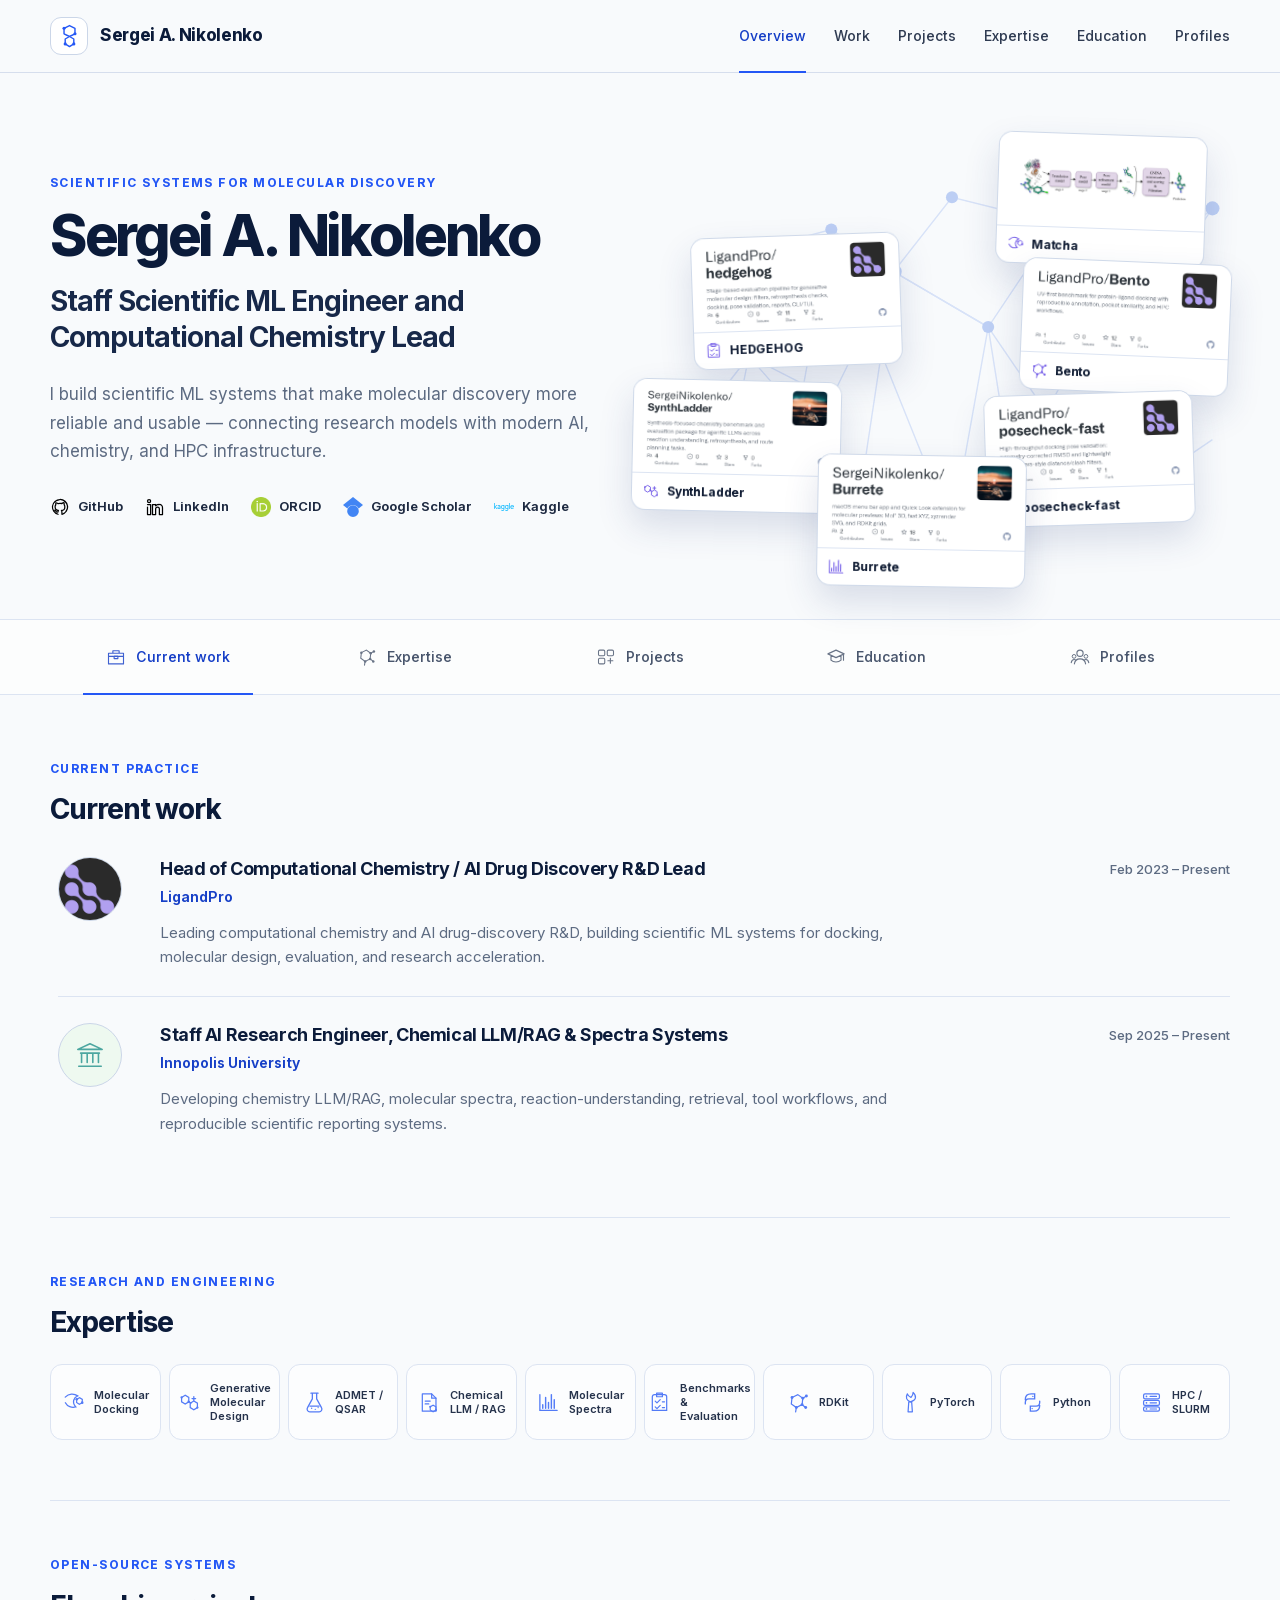
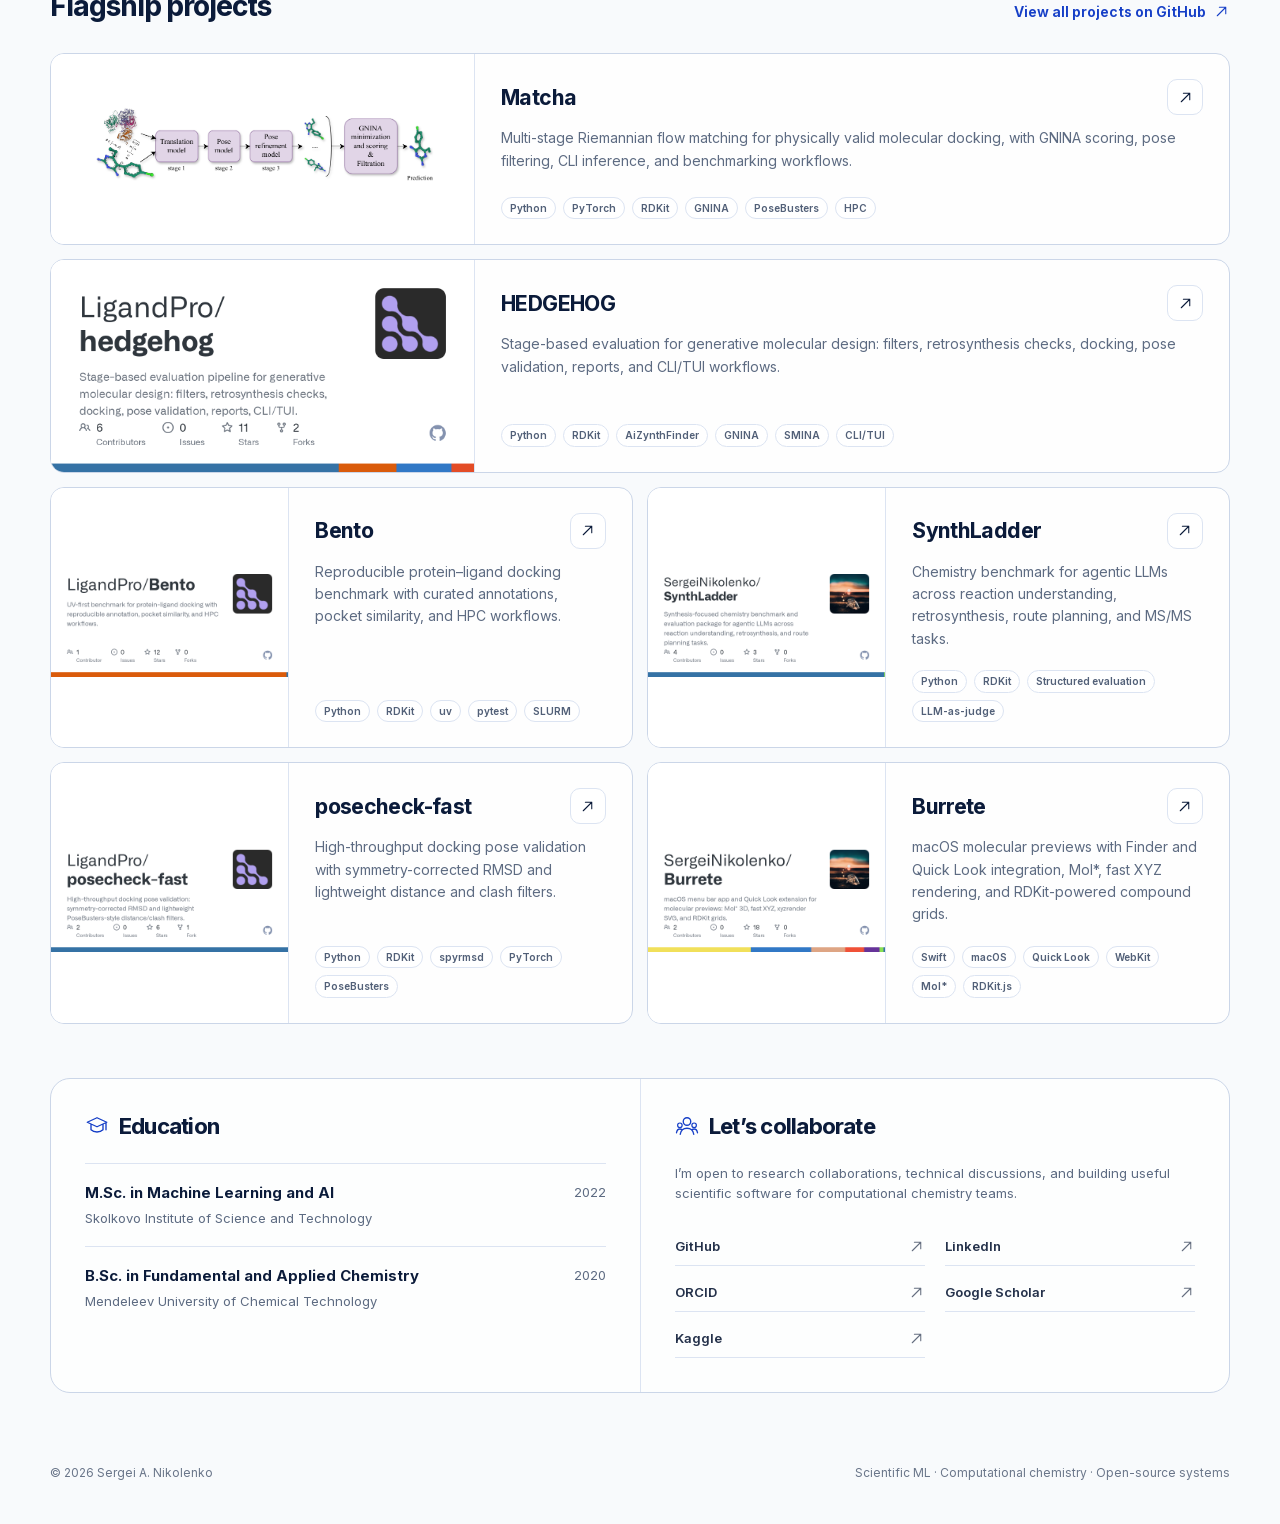
==== commit 6e746d4f: "Build interactive scientific portfolio" ====
--- a/index.html
+++ b/index.html
@@ -1,120 +1,328 @@
-<!DOCTYPE html>
-<html lang="en">
-
-<head>
-    <meta charset="UTF-8">
+<!doctype html>
+<html lang="en"><head>
+    <meta charset="utf-8">
     <meta name="viewport" content="width=device-width, initial-scale=1">
-    <meta name="description" content="Sergei A. Nikolenko — scientific ML engineer and computational chemistry lead building AI systems for molecular discovery.">
+    <meta name="description" content="Sergei A. Nikolenko — scientific ML engineer and computational chemistry lead building practical AI systems for molecular discovery.">
+    <meta name="theme-color" content="#f8fafc">
     <title>Sergei A. Nikolenko — Scientific ML &amp; Computational Chemistry</title>
-    <link rel="stylesheet" type="text/css" href="assets/styles/styles.css">
+    <link rel="preload" href="assets/fonts/inter-latin.woff2" as="font" type="font/woff2" crossorigin="">
+    <link rel="stylesheet" href="assets/styles/styles.css">
 </head>
-
 <body>
-    <main class="main">
-        <section class="content">
-            <div class="content__hello">
-                <img class="content__hello-img" src="assets/img/avatar.png" alt="Portrait of Sergei Nikolenko">
-                <div class="content__hello-text">
-                    <span class="content__name"><a href="./">Sergei A. Nikolenko</a></span>
-                    <span class="content__description">Scientific ML engineer and computational chemistry lead building practical AI systems for molecular discovery.</span>
-                    <nav class="content__social" aria-label="Public profiles">
-                        <a href="https://github.com/SergeiNikolenko" target="_blank" rel="noreferrer" class="content__social-item">
-                            <img src="assets/img/icons/github.svg" alt="">
-                            <span>GitHub</span>
-                        </a>
-                        <a href="https://www.linkedin.com/in/nikolenko-sergei-/" target="_blank" rel="noreferrer" class="content__social-item">
-                            <img src="assets/img/icons/in.svg" alt="">
-                            <span>LinkedIn</span>
-                        </a>
-                        <a href="https://orcid.org/0000-0003-1150-9390" target="_blank" rel="noreferrer" class="content__social-item">
-                            <img src="assets/img/icons/ORCID.png" alt="">
-                            <span>ORCID</span>
-                        </a>
-                    </nav>
-                </div>
+    <a class="skip-link" href="#main-content">Skip to content</a>
+
+    <header class="site-header">
+        <div class="shell header-inner">
+            <a class="brand" href="#overview" aria-label="Sergei A. Nikolenko — overview">
+                <span class="brand-mark" aria-hidden="true">
+                    <svg viewBox="0 0 32 32"><use href="assets/img/icons/science-icons.svg#site-mark"></use></svg>
+                </span>
+                <span>Sergei A. Nikolenko</span>
+            </a>
+
+            <button class="nav-toggle" type="button" aria-expanded="false" aria-controls="primary-navigation">
+                <svg viewBox="0 0 32 32" aria-hidden="true"><use href="assets/img/icons/science-icons.svg#menu"></use></svg>
+                <span class="sr-only">Open navigation</span>
+            </button>
+
+            <nav class="primary-nav" id="primary-navigation" aria-label="Primary navigation">
+                <a href="#overview" data-nav="overview" aria-current="page">Overview</a>
+                <a href="#work" data-nav="work">Work</a>
+                <a href="#projects" data-nav="projects">Projects</a>
+                <a href="#expertise" data-nav="expertise">Expertise</a>
+                <a href="#education" data-nav="education">Education</a>
+                <a href="#profiles" data-nav="profiles">Profiles</a>
+            </nav>
+        </div>
+    </header>
+
+    <main id="main-content">
+        <section class="hero shell" id="overview" aria-labelledby="hero-title">
+            <div class="hero-copy">
+                <p class="eyebrow">Scientific systems for molecular discovery</p>
+                <h1 id="hero-title">Sergei A. Nikolenko</h1>
+                <p class="hero-role">Staff Scientific ML Engineer and<br>Computational Chemistry Lead</p>
+                <p class="hero-summary">I build scientific ML systems that make molecular discovery more reliable and usable — connecting research models with modern AI, chemistry, and HPC infrastructure.</p>
+
+                <nav class="social-links" aria-label="Public profiles">
+                    <a href="https://github.com/SergeiNikolenko" target="_blank" rel="noreferrer">
+                        <img src="assets/img/icons/github.svg" alt="" width="20" height="20">
+                        <span>GitHub</span>
+                    </a>
+                    <a href="https://www.linkedin.com/in/nikolenko-sergei-/" target="_blank" rel="noreferrer">
+                        <img src="assets/img/icons/in.svg" alt="" width="20" height="20">
+                        <span>LinkedIn</span>
+                    </a>
+                    <a href="https://orcid.org/0000-0003-1150-9390" target="_blank" rel="noreferrer">
+                        <img src="assets/img/icons/ORCID.png" alt="" width="20" height="20">
+                        <span>ORCID</span>
+                    </a>
+                    <a href="https://scholar.google.com/citations?user=AcppxmcAAAAJ&amp;hl=en" target="_blank" rel="noreferrer">
+                        <img src="assets/img/icons/google-scholar.svg" alt="" width="20" height="20">
+                        <span>Google Scholar</span>
+                    </a>
+                    <a href="https://kaggle.com/nikolenkosergei" target="_blank" rel="noreferrer">
+                        <img src="assets/img/icons/kaggle.svg" alt="" width="20" height="20">
+                        <span>Kaggle</span>
+                    </a>
+                </nav>
             </div>
 
-            <div class="content__main">
-                <div class="content__main-item">
-                    <div class="main-item__description">
-                        <p>I build scientific ML systems for molecular discovery: molecular docking, protein-ligand modeling, generative molecular design, ADMET/QSAR, chemical LLMs, spectra workflows, benchmarks, and reproducible Python/HPC infrastructure.</p>
-                        <p>My work connects research models with usable software: evaluation pipelines, CLI/TUI tools, remote GPU/HPC workflows, and molecular-data tooling for computational chemistry teams.</p>
-                    </div>
-                </div>
-
-                <h1 class="content__about-header">Selected projects</h1>
-
-                <article class="content__main-item project">
-                    <a data-fslightbox href="https://opengraph.githubassets.com/sergei-site/LigandPro/Matcha">
-                        <img src="https://opengraph.githubassets.com/sergei-site/LigandPro/Matcha" alt="Matcha project preview">
-                    </a>
-                    <div>
-                        <div class="main-item__title"><a href="https://github.com/LigandPro/Matcha" target="_blank" rel="noreferrer">Matcha</a></div>
-                        <div class="main-item__description"><p>Multi-stage Riemannian flow matching for physically valid molecular docking, with GNINA scoring, pose filtering, CLI inference, and benchmarking workflows.</p></div>
-                        <div class="main-item__subdescription"><p><span>Stack:</span> Python, PyTorch, RDKit, GNINA, PoseBusters, Typer, HPC</p></div>
-                    </div>
-                </article>
-
-                <article class="content__main-item project">
-                    <a data-fslightbox href="https://opengraph.githubassets.com/sergei-site/LigandPro/hedgehog">
-                        <img src="https://opengraph.githubassets.com/sergei-site/LigandPro/hedgehog" alt="HEDGEHOG project preview">
-                    </a>
-                    <div>
-                        <div class="main-item__title"><a href="https://github.com/LigandPro/hedgehog" target="_blank" rel="noreferrer">HEDGEHOG</a></div>
-                        <div class="main-item__description"><p>Stage-based evaluation pipeline for generative molecular design: filters, retrosynthesis checks, docking, pose validation, reports, and CLI/TUI workflows.</p></div>
-                        <div class="main-item__subdescription"><p><span>Stack:</span> Python, RDKit, AiZynthFinder, GNINA, SMINA, HTML reports</p></div>
-                    </div>
-                </article>
-
-                <article class="content__main-item project">
-                    <a data-fslightbox href="https://opengraph.githubassets.com/sergei-site/LigandPro/Bento">
-                        <img src="https://opengraph.githubassets.com/sergei-site/LigandPro/Bento" alt="Bento project preview">
-                    </a>
-                    <div>
-                        <div class="main-item__title"><a href="https://github.com/LigandPro/Bento" target="_blank" rel="noreferrer">Bento</a></div>
-                        <div class="main-item__description"><p>Reproducible benchmark for protein-ligand docking with curated annotations, pocket similarity, and HPC workflows.</p></div>
-                        <div class="main-item__subdescription"><p><span>Stack:</span> Python, RDKit, uv, pytest, SLURM</p></div>
-                    </div>
-                </article>
-
-                <article class="content__main-item project">
-                    <a data-fslightbox href="https://opengraph.githubassets.com/sergei-site/SergeiNikolenko/SynthLadder">
-                        <img src="https://opengraph.githubassets.com/sergei-site/SergeiNikolenko/SynthLadder" alt="SynthLadder project preview">
-                    </a>
-                    <div>
-                        <div class="main-item__title"><a href="https://github.com/SergeiNikolenko/SynthLadder" target="_blank" rel="noreferrer">SynthLadder</a></div>
-                        <div class="main-item__description"><p>Chemistry benchmark and evaluation package for agentic LLMs across reaction understanding, retrosynthesis, route planning, and MS/MS tasks.</p></div>
-                        <div class="main-item__subdescription"><p><span>Stack:</span> Python, RDKit, structured evaluation, LLM-as-judge</p></div>
-                    </div>
-                </article>
-
-                <article class="content__main-item project">
-                    <a data-fslightbox href="https://opengraph.githubassets.com/sergei-site/LigandPro/posecheck-fast">
-                        <img src="https://opengraph.githubassets.com/sergei-site/LigandPro/posecheck-fast" alt="posecheck-fast project preview">
-                    </a>
-                    <div>
-                        <div class="main-item__title"><a href="https://github.com/LigandPro/posecheck-fast" target="_blank" rel="noreferrer">posecheck-fast</a></div>
-                        <div class="main-item__description"><p>High-throughput docking pose validation with symmetry-corrected RMSD and lightweight distance and clash filters.</p></div>
-                        <div class="main-item__subdescription"><p><span>Stack:</span> Python, RDKit, spyrmsd, PyTorch, PoseBusters</p></div>
-                    </div>
-                </article>
-
-                <article class="content__main-item project">
-                    <a data-fslightbox href="https://opengraph.githubassets.com/sergei-site/SergeiNikolenko/Burrete">
-                        <img src="https://opengraph.githubassets.com/sergei-site/SergeiNikolenko/Burrete" alt="Burrete project preview">
-                    </a>
-                    <div>
-                        <div class="main-item__title"><a href="https://github.com/SergeiNikolenko/Burrete" target="_blank" rel="noreferrer">Burrete</a></div>
-                        <div class="main-item__description"><p>macOS molecular preview tooling with Finder and Quick Look integration, Mol* visualization, fast XYZ rendering, and RDKit-powered compound grids.</p></div>
-                        <div class="main-item__subdescription"><p><span>Stack:</span> Swift, macOS, Quick Look, WebKit, Mol*, RDKit.js, TypeScript</p></div>
-                    </div>
-                </article>
+            <div class="hero-visual">
+                <div class="project-orbit" data-project-orbit="" role="group" aria-label="Interactive map of selected projects">
+                    <svg class="orbit-network" viewBox="0 0 600 420" aria-hidden="true">
+                        <use href="assets/img/icons/science-icons.svg#network"></use>
+                    </svg>
+
+                    <a class="orbit-card orbit-card--matcha" data-depth="1" href="https://github.com/LigandPro/Matcha" target="_blank" rel="noreferrer">
+                        <img src="assets/img/projects/matcha.png" alt="" width="996" height="269">
+                        <span><svg viewBox="0 0 32 32" aria-hidden="true"><use href="assets/img/icons/science-icons.svg#docking"></use></svg>Matcha</span>
+                    </a>
+                    <a class="orbit-card orbit-card--hedgehog" data-depth="0.72" href="https://github.com/LigandPro/hedgehog" target="_blank" rel="noreferrer">
+                        <img src="assets/img/projects/hedgehog.png" alt="" width="1200" height="600">
+                        <span><svg viewBox="0 0 32 32" aria-hidden="true"><use href="assets/img/icons/science-icons.svg#benchmark"></use></svg>HEDGEHOG</span>
+                    </a>
+                    <a class="orbit-card orbit-card--bento" data-depth="0.88" href="https://github.com/LigandPro/Bento" target="_blank" rel="noreferrer">
+                        <img src="assets/img/projects/bento.png" alt="" width="1200" height="600">
+                        <span><svg viewBox="0 0 32 32" aria-hidden="true"><use href="assets/img/icons/science-icons.svg#molecule"></use></svg>Bento</span>
+                    </a>
+                    <a class="orbit-card orbit-card--synthladder" data-depth="0.55" href="https://github.com/SergeiNikolenko/SynthLadder" target="_blank" rel="noreferrer">
+                        <img src="assets/img/projects/synthladder.png" alt="" width="1200" height="600">
+                        <span><svg viewBox="0 0 32 32" aria-hidden="true"><use href="assets/img/icons/science-icons.svg#generation"></use></svg>SynthLadder</span>
+                    </a>
+                    <a class="orbit-card orbit-card--posecheck" data-depth="0.68" href="https://github.com/LigandPro/posecheck-fast" target="_blank" rel="noreferrer">
+                        <img src="assets/img/projects/posecheck-fast.png" alt="" width="1200" height="600">
+                        <span><svg viewBox="0 0 32 32" aria-hidden="true"><use href="assets/img/icons/science-icons.svg#docking"></use></svg>posecheck-fast</span>
+                    </a>
+                    <a class="orbit-card orbit-card--burrete" data-depth="0.42" href="https://github.com/SergeiNikolenko/Burrete" target="_blank" rel="noreferrer">
+                        <img src="assets/img/projects/burrete.png" alt="" width="1200" height="600">
+                        <span><svg viewBox="0 0 32 32" aria-hidden="true"><use href="assets/img/icons/science-icons.svg#spectrum"></use></svg>Burrete</span>
+                    </a>
+                </div>
             </div>
         </section>
 
-        <footer class="footer"><span>© Sergei A. Nikolenko</span></footer>
+        <nav class="section-nav" aria-label="Page sections">
+            <div class="shell section-nav-inner">
+                <a href="#work">
+                    <svg viewBox="0 0 32 32" aria-hidden="true"><use href="assets/img/icons/science-icons.svg#work"></use></svg>
+                    <span>Current work</span>
+                </a>
+                <a href="#expertise">
+                    <svg viewBox="0 0 32 32" aria-hidden="true"><use href="assets/img/icons/science-icons.svg#molecule"></use></svg>
+                    <span>Expertise</span>
+                </a>
+                <a href="#projects">
+                    <svg viewBox="0 0 32 32" aria-hidden="true"><use href="assets/img/icons/science-icons.svg#projects"></use></svg>
+                    <span>Projects</span>
+                </a>
+                <a href="#education">
+                    <svg viewBox="0 0 32 32" aria-hidden="true"><use href="assets/img/icons/science-icons.svg#education"></use></svg>
+                    <span>Education</span>
+                </a>
+                <a href="#profiles">
+                    <svg viewBox="0 0 32 32" aria-hidden="true"><use href="assets/img/icons/science-icons.svg#profiles"></use></svg>
+                    <span>Profiles</span>
+                </a>
+            </div>
+        </nav>
+
+        <div class="page-content shell">
+            <section class="section" id="work" aria-labelledby="work-title">
+                <div class="section-heading">
+                    <p class="section-kicker">Current practice</p>
+                    <h2 id="work-title">Current work</h2>
+                </div>
+
+                <div class="roles">
+                    <article class="role">
+                        <div class="role-mark">
+                            <img src="assets/img/ligandpro.png" alt="" width="64" height="64">
+                        </div>
+                        <div class="role-copy">
+                            <h3>Head of Computational Chemistry / AI Drug Discovery R&amp;D Lead</h3>
+                            <a href="https://github.com/LigandPro" target="_blank" rel="noreferrer">LigandPro</a>
+                            <p>Leading computational chemistry and AI drug-discovery R&amp;D, building scientific ML systems for docking, molecular design, evaluation, and research acceleration.</p>
+                        </div>
+                        <time datetime="2023-02">Feb 2023 – Present</time>
+                    </article>
+
+                    <article class="role">
+                        <div class="role-mark role-mark--university">
+                            <svg viewBox="0 0 32 32" aria-hidden="true"><use href="assets/img/icons/science-icons.svg#university"></use></svg>
+                        </div>
+                        <div class="role-copy">
+                            <h3>Staff AI Research Engineer, Chemical LLM/RAG &amp; Spectra Systems</h3>
+                            <span class="role-organization">Innopolis University</span>
+                            <p>Developing chemistry LLM/RAG, molecular spectra, reaction-understanding, retrieval, tool workflows, and reproducible scientific reporting systems.</p>
+                        </div>
+                        <time datetime="2025-09">Sep 2025 – Present</time>
+                    </article>
+                </div>
+            </section>
+
+            <section class="section expertise-section" id="expertise" aria-labelledby="expertise-title">
+                <div class="section-heading section-heading--inline">
+                    <p class="section-kicker">Research and engineering</p>
+                    <h2 id="expertise-title">Expertise</h2>
+                </div>
+
+                <div class="expertise-grid">
+                    <div class="expertise-item"><svg viewBox="0 0 32 32" aria-hidden="true"><use href="assets/img/icons/science-icons.svg#docking"></use></svg><span>Molecular<br>Docking</span></div>
+                    <div class="expertise-item"><svg viewBox="0 0 32 32" aria-hidden="true"><use href="assets/img/icons/science-icons.svg#generation"></use></svg><span>Generative<br>Molecular Design</span></div>
+                    <div class="expertise-item"><svg viewBox="0 0 32 32" aria-hidden="true"><use href="assets/img/icons/science-icons.svg#flask"></use></svg><span>ADMET /<br>QSAR</span></div>
+                    <div class="expertise-item"><svg viewBox="0 0 32 32" aria-hidden="true"><use href="assets/img/icons/science-icons.svg#rag"></use></svg><span>Chemical<br>LLM / RAG</span></div>
+                    <div class="expertise-item"><svg viewBox="0 0 32 32" aria-hidden="true"><use href="assets/img/icons/science-icons.svg#spectrum"></use></svg><span>Molecular<br>Spectra</span></div>
+                    <div class="expertise-item"><svg viewBox="0 0 32 32" aria-hidden="true"><use href="assets/img/icons/science-icons.svg#benchmark"></use></svg><span>Benchmarks &amp;<br>Evaluation</span></div>
+                    <div class="expertise-item"><svg viewBox="0 0 32 32" aria-hidden="true"><use href="assets/img/icons/science-icons.svg#molecule"></use></svg><span>RDKit</span></div>
+                    <div class="expertise-item"><svg viewBox="0 0 32 32" aria-hidden="true"><use href="assets/img/icons/science-icons.svg#torch"></use></svg><span>PyTorch</span></div>
+                    <div class="expertise-item"><svg viewBox="0 0 32 32" aria-hidden="true"><use href="assets/img/icons/science-icons.svg#serpents"></use></svg><span>Python</span></div>
+                    <div class="expertise-item"><svg viewBox="0 0 32 32" aria-hidden="true"><use href="assets/img/icons/science-icons.svg#compute"></use></svg><span>HPC /<br>SLURM</span></div>
+                </div>
+            </section>
+
+            <section class="section" id="projects" aria-labelledby="projects-title">
+                <div class="section-heading section-heading--projects">
+                    <div>
+                        <p class="section-kicker">Open-source systems</p>
+                        <h2 id="projects-title">Flagship projects</h2>
+                    </div>
+                    <a class="text-link" href="https://github.com/SergeiNikolenko?tab=repositories" target="_blank" rel="noreferrer">
+                        View all projects on GitHub
+                        <svg viewBox="0 0 32 32" aria-hidden="true"><use href="assets/img/icons/science-icons.svg#arrow-up-right"></use></svg>
+                    </a>
+                </div>
+
+                <div class="featured-projects">
+                    <article class="project project--featured">
+                        <a class="project-media project-media--contain" href="https://github.com/LigandPro/Matcha" target="_blank" rel="noreferrer" aria-label="Open Matcha on GitHub">
+                            <img src="assets/img/projects/matcha.png" alt="Matcha multi-stage docking pipeline" width="996" height="269">
+                        </a>
+                        <div class="project-copy">
+                            <div class="project-title-row">
+                                <h3>Matcha</h3>
+                                <a href="https://github.com/LigandPro/Matcha" target="_blank" rel="noreferrer" aria-label="Open Matcha on GitHub">
+                                    <svg viewBox="0 0 32 32" aria-hidden="true"><use href="assets/img/icons/science-icons.svg#arrow-up-right"></use></svg>
+                                </a>
+                            </div>
+                            <p>Multi-stage Riemannian flow matching for physically valid molecular docking, with GNINA scoring, pose filtering, CLI inference, and benchmarking workflows.</p>
+                            <ul class="tags" aria-label="Matcha technologies">
+                                <li>Python</li><li>PyTorch</li><li>RDKit</li><li>GNINA</li><li>PoseBusters</li><li>HPC</li>
+                            </ul>
+                        </div>
+                    </article>
+
+                    <article class="project project--featured">
+                        <a class="project-media" href="https://github.com/LigandPro/hedgehog" target="_blank" rel="noreferrer" aria-label="Open HEDGEHOG on GitHub">
+                            <img src="assets/img/projects/hedgehog.png" alt="HEDGEHOG GitHub repository preview" width="1200" height="600" loading="lazy">
+                        </a>
+                        <div class="project-copy">
+                            <div class="project-title-row">
+                                <h3>HEDGEHOG</h3>
+                                <a href="https://github.com/LigandPro/hedgehog" target="_blank" rel="noreferrer" aria-label="Open HEDGEHOG on GitHub">
+                                    <svg viewBox="0 0 32 32" aria-hidden="true"><use href="assets/img/icons/science-icons.svg#arrow-up-right"></use></svg>
+                                </a>
+                            </div>
+                            <p>Stage-based evaluation for generative molecular design: filters, retrosynthesis checks, docking, pose validation, reports, and CLI/TUI workflows.</p>
+                            <ul class="tags" aria-label="HEDGEHOG technologies">
+                                <li>Python</li><li>RDKit</li><li>AiZynthFinder</li><li>GNINA</li><li>SMINA</li><li>CLI/TUI</li>
+                            </ul>
+                        </div>
+                    </article>
+                </div>
+
+                <div class="project-grid">
+                    <article class="project">
+                        <a class="project-media" href="https://github.com/LigandPro/Bento" target="_blank" rel="noreferrer" aria-label="Open Bento on GitHub">
+                            <img src="assets/img/projects/bento.png" alt="Bento GitHub repository preview" width="1200" height="600" loading="lazy">
+                        </a>
+                        <div class="project-copy">
+                            <div class="project-title-row"><h3>Bento</h3><a href="https://github.com/LigandPro/Bento" target="_blank" rel="noreferrer" aria-label="Open Bento on GitHub"><svg viewBox="0 0 32 32" aria-hidden="true"><use href="assets/img/icons/science-icons.svg#arrow-up-right"></use></svg></a></div>
+                            <p>Reproducible protein–ligand docking benchmark with curated annotations, pocket similarity, and HPC workflows.</p>
+                            <ul class="tags" aria-label="Bento technologies"><li>Python</li><li>RDKit</li><li>uv</li><li>pytest</li><li>SLURM</li></ul>
+                        </div>
+                    </article>
+
+                    <article class="project">
+                        <a class="project-media" href="https://github.com/SergeiNikolenko/SynthLadder" target="_blank" rel="noreferrer" aria-label="Open SynthLadder on GitHub">
+                            <img src="assets/img/projects/synthladder.png" alt="SynthLadder GitHub repository preview" width="1200" height="600" loading="lazy">
+                        </a>
+                        <div class="project-copy">
+                            <div class="project-title-row"><h3>SynthLadder</h3><a href="https://github.com/SergeiNikolenko/SynthLadder" target="_blank" rel="noreferrer" aria-label="Open SynthLadder on GitHub"><svg viewBox="0 0 32 32" aria-hidden="true"><use href="assets/img/icons/science-icons.svg#arrow-up-right"></use></svg></a></div>
+                            <p>Chemistry benchmark for agentic LLMs across reaction understanding, retrosynthesis, route planning, and MS/MS tasks.</p>
+                            <ul class="tags" aria-label="SynthLadder technologies"><li>Python</li><li>RDKit</li><li>Structured evaluation</li><li>LLM-as-judge</li></ul>
+                        </div>
+                    </article>
+
+                    <article class="project">
+                        <a class="project-media" href="https://github.com/LigandPro/posecheck-fast" target="_blank" rel="noreferrer" aria-label="Open posecheck-fast on GitHub">
+                            <img src="assets/img/projects/posecheck-fast.png" alt="posecheck-fast GitHub repository preview" width="1200" height="600" loading="lazy">
+                        </a>
+                        <div class="project-copy">
+                            <div class="project-title-row"><h3>posecheck-fast</h3><a href="https://github.com/LigandPro/posecheck-fast" target="_blank" rel="noreferrer" aria-label="Open posecheck-fast on GitHub"><svg viewBox="0 0 32 32" aria-hidden="true"><use href="assets/img/icons/science-icons.svg#arrow-up-right"></use></svg></a></div>
+                            <p>High-throughput docking pose validation with symmetry-corrected RMSD and lightweight distance and clash filters.</p>
+                            <ul class="tags" aria-label="posecheck-fast technologies"><li>Python</li><li>RDKit</li><li>spyrmsd</li><li>PyTorch</li><li>PoseBusters</li></ul>
+                        </div>
+                    </article>
+
+                    <article class="project">
+                        <a class="project-media" href="https://github.com/SergeiNikolenko/Burrete" target="_blank" rel="noreferrer" aria-label="Open Burrete on GitHub">
+                            <img src="assets/img/projects/burrete.png" alt="Burrete GitHub repository preview" width="1200" height="600" loading="lazy">
+                        </a>
+                        <div class="project-copy">
+                            <div class="project-title-row"><h3>Burrete</h3><a href="https://github.com/SergeiNikolenko/Burrete" target="_blank" rel="noreferrer" aria-label="Open Burrete on GitHub"><svg viewBox="0 0 32 32" aria-hidden="true"><use href="assets/img/icons/science-icons.svg#arrow-up-right"></use></svg></a></div>
+                            <p>macOS molecular previews with Finder and Quick Look integration, Mol*, fast XYZ rendering, and RDKit-powered compound grids.</p>
+                            <ul class="tags" aria-label="Burrete technologies"><li>Swift</li><li>macOS</li><li>Quick Look</li><li>WebKit</li><li>Mol*</li><li>RDKit.js</li></ul>
+                        </div>
+                    </article>
+                </div>
+            </section>
+
+            <section class="section closing-grid" id="education" aria-label="Education and collaboration">
+                <div class="education-panel">
+                    <div class="panel-heading">
+                        <svg viewBox="0 0 32 32" aria-hidden="true"><use href="assets/img/icons/science-icons.svg#education"></use></svg>
+                        <h2>Education</h2>
+                    </div>
+                    <article class="education-item">
+                        <div>
+                            <h3>M.Sc. in Machine Learning and AI</h3>
+                            <p>Skolkovo Institute of Science and Technology</p>
+                        </div>
+                        <time datetime="2022">2022</time>
+                    </article>
+                    <article class="education-item">
+                        <div>
+                            <h3>B.Sc. in Fundamental and Applied Chemistry</h3>
+                            <p>Mendeleev University of Chemical Technology</p>
+                        </div>
+                        <time datetime="2020">2020</time>
+                    </article>
+                </div>
+
+                <div class="collaboration-panel" id="profiles">
+                    <div class="panel-heading">
+                        <svg viewBox="0 0 32 32" aria-hidden="true"><use href="assets/img/icons/science-icons.svg#profiles"></use></svg>
+                        <h2>Let’s collaborate</h2>
+                    </div>
+                    <p>I’m open to research collaborations, technical discussions, and building useful scientific software for computational chemistry teams.</p>
+                    <nav class="profile-list" aria-label="Collaboration profiles">
+                        <a href="https://github.com/SergeiNikolenko" target="_blank" rel="noreferrer">GitHub <svg viewBox="0 0 32 32" aria-hidden="true"><use href="assets/img/icons/science-icons.svg#arrow-up-right"></use></svg></a>
+                        <a href="https://www.linkedin.com/in/nikolenko-sergei-/" target="_blank" rel="noreferrer">LinkedIn <svg viewBox="0 0 32 32" aria-hidden="true"><use href="assets/img/icons/science-icons.svg#arrow-up-right"></use></svg></a>
+                        <a href="https://orcid.org/0000-0003-1150-9390" target="_blank" rel="noreferrer">ORCID <svg viewBox="0 0 32 32" aria-hidden="true"><use href="assets/img/icons/science-icons.svg#arrow-up-right"></use></svg></a>
+                        <a href="https://scholar.google.com/citations?user=AcppxmcAAAAJ&amp;hl=en" target="_blank" rel="noreferrer">Google Scholar <svg viewBox="0 0 32 32" aria-hidden="true"><use href="assets/img/icons/science-icons.svg#arrow-up-right"></use></svg></a>
+                        <a href="https://kaggle.com/nikolenkosergei" target="_blank" rel="noreferrer">Kaggle <svg viewBox="0 0 32 32" aria-hidden="true"><use href="assets/img/icons/science-icons.svg#arrow-up-right"></use></svg></a>
+                    </nav>
+                </div>
+            </section>
+        </div>
     </main>
-    <script src="assets/scripts/fslightbox.js"></script>
+
+    <footer class="site-footer shell">
+        <span>© 2026 Sergei A. Nikolenko</span>
+        <span>Scientific ML · Computational chemistry · Open-source systems</span>
+    </footer>
+
+    <script src="assets/scripts/site.js"></script>
 </body>
-
 </html>
--- a/assets/styles/styles.css
+++ b/assets/styles/styles.css
@@ -1,317 +1,179 @@
-@import url('https://fonts.googleapis.com/css2?family=Roboto:wght@100;300;400;500;700;900&display=swap');
-/***
-    The new CSS reset - version 1.7.3 (last updated 7.8.2022)
-    GitHub page: https://github.com/elad2412/the-new-css-reset
-***/
-
-/*
-    Remove all the styles of the "User-Agent-Stylesheet", except for the 'display' property
-    - The "symbol *" part is to solve Firefox SVG sprite bug
- */
-*:where(:not(html, iframe, canvas, img, svg, video, audio):not(svg *, symbol *)) {
-    all: unset;
-    display: revert;
+@font-face { font-family: Inter; src: url("../fonts/inter-latin.woff2") format("woff2"); font-style: normal; font-weight: 100 900; font-display: swap; }
+:root { --canvas: #f8fafc; --surface: #ffffff; --surface-soft: #f2f6ff; --ink: #0b1b3a; --muted: #5d6b82; --line: #dce4f2; --line-strong: #cbd6e8; --blue: #2457f5; --blue-dark: #163fc7; --violet: #7761e8; --teal: #1f8f8a; --shadow: 0 18px 48px rgba(38, 63, 118, 0.11); --radius-lg: 20px; --radius-md: 14px; --shell: 1180px; }
+*, ::before, ::after { box-sizing: border-box; }
+html { scroll-behavior: smooth; scroll-padding-top: 88px; }
+body { margin: 0px; background: var(--canvas); color: var(--ink); font-family: Inter, -apple-system, BlinkMacSystemFont, "Segoe UI", sans-serif; font-size: 16px; line-height: 1.6; text-rendering: optimizelegibility; -webkit-font-smoothing: antialiased; }
+img { display: block; max-width: 100%; }
+a { color: inherit; text-decoration: none; }
+button, a { -webkit-tap-highlight-color: transparent; }
+button { font: inherit; }
+:focus-visible { outline: rgba(36, 87, 245, 0.34) solid 3px; outline-offset: 4px; }
+.sr-only { position: absolute; width: 1px; height: 1px; padding: 0px; margin: -1px; overflow: hidden; clip: rect(0px, 0px, 0px, 0px); white-space: nowrap; border: 0px; }
+.skip-link { position: fixed; top: 12px; left: 12px; z-index: 100; transform: translateY(-160%); padding: 10px 14px; border-radius: 10px; background: var(--ink); color: rgb(255, 255, 255); font-weight: 700; }
+.skip-link:focus { transform: translateY(0px); }
+.shell { width: min(calc(100% - 48px), var(--shell)); margin-inline: auto; }
+.site-header { position: sticky; top: 0px; z-index: 50; border-bottom: 1px solid rgba(203, 214, 232, 0.74); background: rgba(248, 250, 252, 0.92); backdrop-filter: blur(18px); }
+.header-inner { min-height: 72px; display: flex; align-items: center; justify-content: space-between; gap: 32px; }
+.brand { display: inline-flex; align-items: center; gap: 12px; color: var(--ink); font-size: 17px; font-weight: 750; letter-spacing: -0.02em; }
+.brand-mark { width: 38px; height: 38px; display: grid; place-items: center; border: 1px solid var(--line-strong); border-radius: 11px; background: var(--surface); color: var(--blue); }
+.brand-mark svg { width: 25px; height: 25px; }
+.primary-nav { display: flex; align-items: stretch; align-self: stretch; gap: 28px; }
+.primary-nav a { position: relative; display: inline-flex; align-items: center; color: rgb(47, 59, 82); font-size: 14px; font-weight: 520; }
+.primary-nav a::after { position: absolute; right: 0px; bottom: -1px; left: 0px; height: 2px; background: var(--blue); content: ""; opacity: 0; transform: scaleX(0.35); transition: opacity 160ms, transform 160ms; }
+.primary-nav a:hover, .primary-nav a[aria-current="page"] { color: var(--blue-dark); }
+.primary-nav a:hover::after, .primary-nav a[aria-current="page"]::after { opacity: 1; transform: scaleX(1); }
+.nav-toggle { display: none; width: 42px; height: 42px; align-items: center; justify-content: center; border: 1px solid var(--line); border-radius: 11px; background: var(--surface); cursor: pointer; }
+.nav-toggle svg { width: 22px; height: 22px; color: var(--ink); }
+.hero { min-height: 500px; display: grid; grid-template-columns: minmax(0px, 0.96fr) minmax(0px, 1.04fr); align-items: center; gap: 30px; padding-block: 52px 54px; }
+.hero-copy { position: relative; z-index: 2; }
+.eyebrow, .section-kicker { margin: 0px 0px 15px; color: var(--blue); font-size: 12px; font-weight: 750; letter-spacing: 0.12em; text-transform: uppercase; }
+.hero h1 { max-width: 720px; margin: 0px; color: var(--ink); font-size: clamp(46px, 4.5vw, 58px); font-weight: 760; letter-spacing: -0.058em; line-height: 0.99; }
+.hero-role { margin: 20px 0px 0px; color: rgb(23, 40, 73); font-size: clamp(24px, 2.2vw, 32px); font-weight: 680; letter-spacing: -0.035em; line-height: 1.27; }
+.hero-summary { max-width: 600px; margin: 24px 0px 0px; color: var(--muted); font-size: 17px; line-height: 1.7; }
+.social-links { display: flex; flex-wrap: wrap; gap: 13px 22px; margin-top: 30px; }
+.social-links a { display: inline-flex; align-items: center; gap: 8px; color: rgb(29, 41, 64); font-size: 13px; font-weight: 650; transition: color 160ms, transform 160ms; }
+.social-links a:hover { color: var(--blue); transform: translateY(-1px); }
+.social-links img { width: 20px; height: 20px; object-fit: contain; }
+.hero-visual { min-width: 0px; }
+.project-orbit { position: relative; min-height: 440px; isolation: isolate; perspective: 1200px; }
+.orbit-network { position: absolute; inset: 4% -5% 0px 0px; z-index: -1; width: 105%; height: 96%; color: rgb(146, 176, 239); opacity: 0.58; }
+.orbit-card { --parallax-x: 0px; --parallax-y: 0px; --rotation: 0deg; position: absolute; z-index: 2; width: 35%; min-width: 175px; overflow: hidden; border: 1px solid rgba(203, 214, 232, 0.92); border-radius: 14px; background: var(--surface); box-shadow: rgba(38, 63, 118, 0.15) 0px 16px 34px; transform: translate3d(var(--parallax-x), var(--parallax-y), 0) rotate(var(--rotation)); transform-origin: center center; transition: border-color 180ms, box-shadow 180ms, transform 180ms; will-change: transform; }
+.orbit-card:hover, .orbit-card:focus-visible { z-index: 10; border-color: rgb(158, 179, 221); box-shadow: rgba(38, 63, 118, 0.22) 0px 24px 48px; transform: translate3d(var(--parallax-x), calc(var(--parallax-y) - 7px), 0) rotate(0deg) scale(1.04); }
+.orbit-card > img { width: 100%; height: 94px; object-fit: cover; border-bottom: 1px solid var(--line); background: rgb(255, 255, 255); }
+.orbit-card--matcha > img { padding: 13px 10px; object-fit: contain; }
+.orbit-card > span { display: flex; align-items: center; gap: 7px; min-height: 36px; padding: 6px 10px; color: rgb(17, 29, 52); font-size: 12px; font-weight: 720; letter-spacing: -0.015em; }
+.orbit-card span svg { width: 18px; height: 18px; flex: 0 0 auto; color: var(--violet); }
+.orbit-card--matcha { top: 2%; right: 4%; --rotation: 2deg; }
+.orbit-card--hedgehog { top: 25%; left: 10%; --rotation: -2deg; }
+.orbit-card--bento { top: 31%; right: 0px; --rotation: 2.4deg; }
+.orbit-card--synthladder { top: 58%; left: 0px; --rotation: 1.3deg; }
+.orbit-card--posecheck { top: 61%; right: 6%; --rotation: -1.8deg; }
+.orbit-card--burrete { top: 75%; left: 31%; --rotation: 1deg; }
+.section-nav { border-top: 1px solid var(--line); border-bottom: 1px solid var(--line); background: rgba(255, 255, 255, 0.62); }
+.section-nav-inner { display: grid; grid-template-columns: repeat(5, 1fr); }
+.section-nav a { position: relative; display: flex; min-height: 74px; align-items: center; justify-content: center; gap: 10px; color: rgb(73, 86, 109); font-size: 14px; font-weight: 550; transition: color 160ms, background-color 160ms; }
+.section-nav a:hover { background: rgba(36, 87, 245, 0.035); color: var(--blue-dark); }
+.section-nav a:first-child { color: var(--blue-dark); }
+.section-nav a:first-child::after { position: absolute; right: 14%; bottom: -1px; left: 14%; height: 2px; background: var(--blue); content: ""; }
+.section-nav svg { width: 20px; height: 20px; flex: 0 0 auto; opacity: 0.82; }
+.page-content { padding-block: 10px 40px; }
+.section { padding-block: 54px; scroll-margin-top: 82px; }
+.section + .section { border-top: 1px solid var(--line); }
+.section-heading { margin-bottom: 30px; }
+.section-heading h2, .panel-heading h2 { margin: 0px; font-size: 28px; font-weight: 730; letter-spacing: -0.035em; line-height: 1.2; }
+.section-heading--inline { margin-bottom: 25px; }
+.section-heading--projects { display: flex; align-items: end; justify-content: space-between; gap: 24px; }
+.text-link { display: inline-flex; align-items: center; gap: 7px; color: var(--blue-dark); font-size: 14px; font-weight: 650; }
+.text-link svg, .project-title-row a svg, .profile-list svg { width: 17px; height: 17px; }
+.roles { position: relative; display: grid; gap: 0px; padding-left: 8px; }
+.role { display: grid; grid-template-columns: 78px minmax(0px, 1fr) auto; align-items: start; gap: 24px; padding: 26px 0px; border-top: 1px solid var(--line); }
+.role:first-child { padding-top: 0px; border-top: 0px; }
+.role-mark { width: 64px; height: 64px; display: grid; place-items: center; overflow: hidden; border: 1px solid var(--line-strong); border-radius: 50%; background: var(--surface); }
+.role-mark > img { width: 100%; height: 100%; object-fit: cover; }
+.role-mark--university { background: rgb(238, 249, 240); }
+.role-mark--university > svg { width: 30px; height: 30px; color: var(--teal); opacity: 0.78; }
+.role-copy h3 { max-width: 720px; margin: 0px; font-size: 18px; font-weight: 690; letter-spacing: -0.02em; line-height: 1.35; }
+.role-copy > a, .role-organization { display: inline-block; margin-top: 5px; color: var(--blue-dark); font-size: 14px; font-weight: 650; }
+.role-copy > a:hover { text-decoration: underline; text-underline-offset: 3px; }
+.role-copy p { max-width: 760px; margin: 11px 0px 0px; color: var(--muted); font-size: 15px; line-height: 1.65; }
+.role time { padding-top: 2px; color: var(--muted); font-size: 13px; font-weight: 520; white-space: nowrap; }
+.expertise-section { padding-bottom: 60px; }
+.expertise-grid { display: grid; grid-template-columns: repeat(10, minmax(0px, 1fr)); gap: 8px; }
+.expertise-item { min-height: 76px; display: flex; align-items: center; justify-content: center; gap: 9px; padding: 12px 8px; border: 1px solid var(--line); border-radius: 12px; background: rgba(255, 255, 255, 0.68); color: rgb(37, 50, 75); font-size: 11px; font-weight: 600; line-height: 1.28; text-align: left; }
+.expertise-item svg { width: 23px; height: 23px; flex: 0 0 auto; color: var(--blue); opacity: 0.78; }
+.featured-projects, .project-grid { display: grid; gap: 14px; }
+.project-grid { grid-template-columns: repeat(2, minmax(0px, 1fr)); margin-top: 14px; }
+.project { min-width: 0px; display: grid; grid-template-columns: minmax(180px, 0.82fr) minmax(0px, 1.18fr); overflow: hidden; border: 1px solid var(--line-strong); border-radius: var(--radius-md); background: rgba(255, 255, 255, 0.82); transition: border-color 180ms, box-shadow 180ms, transform 180ms; }
+.project:hover { border-color: rgb(174, 191, 221); box-shadow: rgba(44, 69, 125, 0.1) 0px 12px 34px; transform: translateY(-2px); }
+.project--featured { grid-template-columns: minmax(300px, 0.72fr) minmax(0px, 1.28fr); }
+.project-media { min-height: 190px; display: block; overflow: hidden; border-right: 1px solid var(--line); background: rgb(255, 255, 255); }
+.project-media img { width: 100%; height: 100%; object-fit: contain; transition: transform 260ms; }
+.project:hover .project-media img { transform: scale(1.018); }
+.project-media--contain img { padding: 30px 22px; object-fit: contain; }
+.project-copy { min-width: 0px; display: flex; flex-direction: column; padding: 25px 26px; }
+.project-title-row { display: flex; align-items: center; justify-content: space-between; gap: 16px; }
+.project-title-row h3 { margin: 0px; font-size: 21px; font-weight: 720; letter-spacing: -0.03em; line-height: 1.2; }
+.project-title-row a { width: 36px; height: 36px; display: grid; flex: 0 0 auto; place-items: center; border: 1px solid var(--line); border-radius: 10px; background: var(--surface); }
+.project-copy > p { margin: 12px 0px 20px; color: var(--muted); font-size: 14px; line-height: 1.6; }
+.tags { display: flex; flex-wrap: wrap; gap: 7px; margin: auto 0px 0px; padding: 0px; list-style: none; }
+.tags li { padding: 4px 8px; border: 1px solid var(--line); border-radius: 999px; background: var(--surface); color: rgb(82, 96, 120); font-size: 10px; font-weight: 620; line-height: 1.25; }
+.closing-grid { display: grid; grid-template-columns: 1fr 1fr; gap: 0px; padding: 0px; overflow: hidden; border-radius: var(--radius-lg); background: rgba(255, 255, 255, 0.76); border: 1px solid var(--line-strong) !important; }
+.education-panel, .collaboration-panel { padding: 34px; }
+.collaboration-panel { border-left: 1px solid var(--line); }
+.panel-heading { display: flex; align-items: center; gap: 10px; margin-bottom: 24px; }
+.panel-heading svg { width: 24px; height: 24px; color: var(--blue-dark); }
+.panel-heading h2 { font-size: 22px; }
+.education-item { display: grid; grid-template-columns: minmax(0px, 1fr) auto; gap: 18px; padding: 18px 0px; border-top: 1px solid var(--line); }
+.education-item h3 { margin: 0px; font-size: 15px; font-weight: 680; line-height: 1.4; }
+.education-item p, .collaboration-panel > p { margin: 5px 0px 0px; color: var(--muted); font-size: 13px; line-height: 1.55; }
+.education-item time { color: var(--muted); font-size: 13px; }
+.profile-list { display: grid; grid-template-columns: repeat(2, minmax(0px, 1fr)); gap: 8px 20px; margin-top: 25px; }
+.profile-list a { display: flex; align-items: center; justify-content: space-between; gap: 10px; padding: 8px 0px; border-bottom: 1px solid var(--line); color: rgb(37, 50, 75); font-size: 13px; font-weight: 620; }
+.profile-list a:hover { color: var(--blue-dark); }
+.profile-list svg { opacity: 0.7; }
+.site-footer { display: flex; align-items: center; justify-content: space-between; gap: 24px; padding-block: 30px 42px; color: rgb(106, 118, 138); font-size: 12px; }
+@media (max-width: 1100px) {
+  .primary-nav { gap: 20px; }
+  .hero { grid-template-columns: minmax(0px, 0.98fr) minmax(0px, 1.02fr); }
+  .expertise-grid { grid-template-columns: repeat(5, minmax(0px, 1fr)); }
 }
-
-/* Preferred box-sizing value */
-*,
-*::before,
-*::after {
-    box-sizing: border-box;
+@media (max-width: 900px) {
+  .hero { grid-template-columns: 1fr; padding-block: 56px 46px; }
+  .hero-copy { max-width: 760px; }
+  .hero-visual { max-width: 720px; margin-inline: auto; }
+  .project-orbit { min-height: 0px; display: grid; grid-template-columns: repeat(3, minmax(0px, 1fr)); gap: 12px; }
+  .orbit-network { display: none; }
+  .orbit-card, .orbit-card--matcha, .orbit-card--hedgehog, .orbit-card--bento, .orbit-card--synthladder, .orbit-card--posecheck, .orbit-card--burrete { position: relative; inset: auto; width: auto; min-width: 0px; --rotation: 0deg; }
+  .role { grid-template-columns: 70px minmax(0px, 1fr); }
+  .role time { grid-area: 2 / 2; padding-top: 8px; }
+  .project--featured, .project { grid-template-columns: 1fr; }
+  .project-media { min-height: 220px; border-right: 0px; border-bottom: 1px solid var(--line); }
+  .project-media--contain img { padding: 42px; }
 }
-
-/* Reapply the pointer cursor for anchor tags */
-a, button {
-    cursor: revert;
+@media (max-width: 760px) {
+  .shell { width: min(calc(100% - 32px), var(--shell)); }
+  .header-inner { min-height: 66px; }
+  .brand { font-size: 15px; }
+  .brand-mark { width: 34px; height: 34px; }
+  .brand-mark svg { width: 22px; height: 22px; }
+  .nav-toggle { display: inline-flex; }
+  .primary-nav { position: fixed; inset: 66px 0px auto; display: none; max-height: calc(-66px + 100vh); flex-direction: column; align-items: stretch; gap: 0px; overflow-y: auto; border-bottom: 1px solid var(--line); background: var(--canvas); box-shadow: var(--shadow); }
+  .nav-open .primary-nav { display: flex; }
+  .primary-nav a { min-height: 54px; justify-content: center; border-top: 1px solid var(--line); }
+  .primary-nav a::after { display: none; }
+  .hero h1 { font-size: clamp(42px, 12vw, 60px); }
+  .hero-role { font-size: 24px; }
+  .hero-summary { font-size: 16px; }
+  .section-nav { overflow-x: auto; scrollbar-width: none; }
+  .section-nav::-webkit-scrollbar { display: none; }
+  .section-nav-inner { width: max-content; min-width: 100%; grid-template-columns: repeat(5, minmax(138px, 1fr)); }
+  .section-nav a { min-height: 64px; padding-inline: 12px; }
+  .section { padding-block: 44px; }
+  .section-heading--projects { align-items: start; flex-direction: column; }
+  .expertise-grid { grid-template-columns: repeat(2, minmax(0px, 1fr)); }
+  .project-orbit { grid-template-columns: repeat(2, minmax(0px, 1fr)); }
+  .expertise-item { justify-content: flex-start; padding-inline: 15px; font-size: 12px; }
+  .project-grid { grid-template-columns: 1fr; }
+  .closing-grid { grid-template-columns: 1fr; }
+  .collaboration-panel { border-top: 1px solid var(--line); border-left: 0px; }
+  .site-footer { align-items: flex-start; flex-direction: column; gap: 8px; }
 }
-
-/* Remove list styles (bullets/numbers) */
-ol, ul, menu {
-    list-style: none;
+@media (max-width: 520px) {
+  .hero { padding-block: 44px 36px; }
+  .eyebrow, .section-kicker { letter-spacing: 0.09em; }
+  .hero-role br { display: none; }
+  .social-links { display: grid; grid-template-columns: repeat(2, minmax(0px, 1fr)); gap: 14px; }
+  .role { grid-template-columns: 54px minmax(0px, 1fr); gap: 15px; }
+  .role-mark { width: 50px; height: 50px; }
+  .role-mark--university > svg { width: 25px; height: 25px; }
+  .role-copy h3 { font-size: 16px; }
+  .role-copy p { font-size: 14px; }
+  .project-media { min-height: 175px; }
+  .project-media--contain img { padding: 30px 18px; }
+  .project-copy, .education-panel, .collaboration-panel { padding: 22px; }
+  .profile-list { grid-template-columns: 1fr; }
 }
-
-/* For images to not be able to exceed their container */
-img {
-    max-width: 100%;
+@media (prefers-reduced-motion: reduce) {
+  html { scroll-behavior: auto; }
+  *, ::before, ::after { scroll-behavior: auto !important; transition-duration: 0.01ms !important; }
 }
-
-/* removes spacing between cells in tables */
-table {
-    border-collapse: collapse;
-}
-
-/* Safari - solving issue when using user-select:none on the <body> text input doesn't working */
-input, textarea {
-    -webkit-user-select: auto;
-}
-
-/* revert the 'white-space' property for textarea elements on Safari */
-textarea {
-    white-space: revert;
-}
-
-/* minimum style to allow to style meter element */
-meter {
-    -webkit-appearance: revert;
-    appearance: revert;
-}
-
-/* reset default text opacity of input placeholder */
-::placeholder {
-    color: unset;
-}
-
-/* fix the feature of 'hidden' attribute.
-   display:revert; revert to element instead of attribute */
-:where([hidden]) {
-    display: none;
-}
-
-/* revert for bug in Chromium browsers
-   - fix for the content editable attribute will work properly.
-   - webkit-user-select: auto; added for Safari in case of using user-select:none on wrapper element*/
-:where([contenteditable]:not([contenteditable="false"])) {
-    -moz-user-modify: read-write;
-    -webkit-user-modify: read-write;
-    overflow-wrap: break-word;
-    -webkit-line-break: after-white-space;
-    -webkit-user-select: auto;
-}
-
-/* apply back the draggable feature - exist only in Chromium and Safari */
-:where([draggable="true"]) {
-    -webkit-user-drag: element;
-}
-
-body {
-    font-family: 'Roboto', sans-serif;
-    color: #333131;
-}
-
-a {
-    color: black;
-    font-weight: 600;
-}
-
-a:hover {
-    text-decoration: underline;
-}
-
-@media (prefers-color-scheme: dark) {
-    body {
-        background-color: black;
-        color: #c8cbcd;
-    }
-
-    a {
-        color: #fff;
-    }
-
-    .content__social-item img,
-    .footer__social-item img{
-        filter: invert(1);
-    }
-}
-
-.main {
-    margin: auto;
-    width: 47.5rem;
-}
-
-.content__hello {
-    display: flex;
-    margin-top: 4.2rem;
-    margin-bottom: 5rem;
-    font-size: 28px;
-    line-height: 2.8rem;
-}
-
-.content__hello-img {
-    width: 142px;
-    height: 142px;
-    min-width: 142px;
-    border-radius: 50%;
-    border: 3px solid silver;
-}
-
-.content__hello-text {
-    margin-left: 2.2rem;
-    line-height: 2.7rem;
-    margin-top: 5px;
-}
-
-.content__name a {
-    font-weight: 700;
-    letter-spacing: 0.03em;
-}
-
-.content__description {
-    font-weight: 700;
-    letter-spacing: 0.03em;
-}
-
-.header {
-    display: flex;
-    justify-content: end;
-    margin-top: 0.2rem;
-}
-.header span {
-    margin-left: 3px;
-}
-
-.content__social {
-    display: flex;
-    max-width: 36rem;
-    font-size: 18px;
-    padding-top: 5px;
-    -webkit-box-orient: horizontal;
-    -webkit-box-direction: normal;
-    flex-direction: row;
-    flex: 1 1 0%;
-    -webkit-box-pack: start;
-    justify-content: space-between;
-}
-.content__social-item {
-    display: flex;
-    align-items: center;
-}
-.content__social-item img {
-    width: 22px;
-    height: 22px;
-    margin-right: 4px;
-}
-
-.content__about-header {
-    font-size: 2.4rem;
-    margin-bottom: 1.4rem;
-    line-height: 4rem;
-    text-transform: uppercase;
-}
-
-.content__subheader {
-    font-size: 1.4rem;
-    line-height: 4rem;
-    text-transform: uppercase;
-}
-
-.content__main-item {
-    display: flex;
-    line-height: 1.8rem;
-    margin-bottom: 1.8rem;
-}
-.content__main-item.project img {
-    max-width: 300px;
-    height: auto;
-    margin-right: 10px;
-    border-radius: 25px;
-}
-
-.main-item__description img {
-    border-radius: 25px;
-}
-
-.project .main-item__title {
-    font-weight: 500;
-    font-size: 28px;
-}
-
-.project .main-item__links span {
-    margin-right: 4px;
-}
-
-.project .main-item__description {
-    font-weight: 100;
-    margin-top: 1rem;
-}
-
-.project .main-item__subdescription {
-    font-weight: 200;
-    margin-top: 1rem;
-}
-.project .main-item__subdescription span {
-    font-weight: 400;
-}
-
-.post .main-item__title{
-    font-size: 1.48rem;
-    line-height: 2rem;
-    font-weight: 500;
-    letter-spacing: .05rem;
-}
-
-.post .main-item__title a{
-    box-shadow: none;
-    letter-spacing: 0.03em;
-}
-
-.post .main-item__date {
-    display: inline-block;
-    font-size: .94rem;
-    font-weight: 700;
-    line-height: 1.55rem;
-}
-
-.post .main-item__description {
-    line-height: 1.8rem;
-    margin-top: -0.2rem;
-    margin-bottom: 0.8rem;
-}
-
-.footer {
-    margin-top: 2rem;
-    display: flex;
-    justify-content: space-between;
-}
-
-.footer__social-item img {
-    width: 22px;
-    height: 22px;
-    margin-right: 4px;
-}
-
-@media (max-width: 820px) {
-    .main {
-        width: auto;
-        margin: 0 1.25rem;
-    }
-
-    .content__hello {
-        margin-top: 2rem;
-        margin-bottom: 3rem;
-        align-items: center;
-        font-size: 1.45rem;
-        line-height: 2rem;
-    }
-
-    .content__hello-img {
-        width: 88px;
-        height: 88px;
-        min-width: 88px;
-    }
-
-    .content__hello-text {
-        margin-left: 1rem;
-        line-height: 2rem;
-    }
-
-    .content__social {
-        font-size: 0.95rem;
-        gap: 0.75rem;
-        flex-wrap: wrap;
-    }
-
-    .content__main-item.project {
-        display: block;
-    }
-
-    .content__main-item.project img {
-        width: 100%;
-        max-width: none;
-        margin: 0 0 0.75rem;
-    }
-
-    .content__about-header {
-        font-size: 1.8rem;
-        line-height: 2.4rem;
-    }
-}
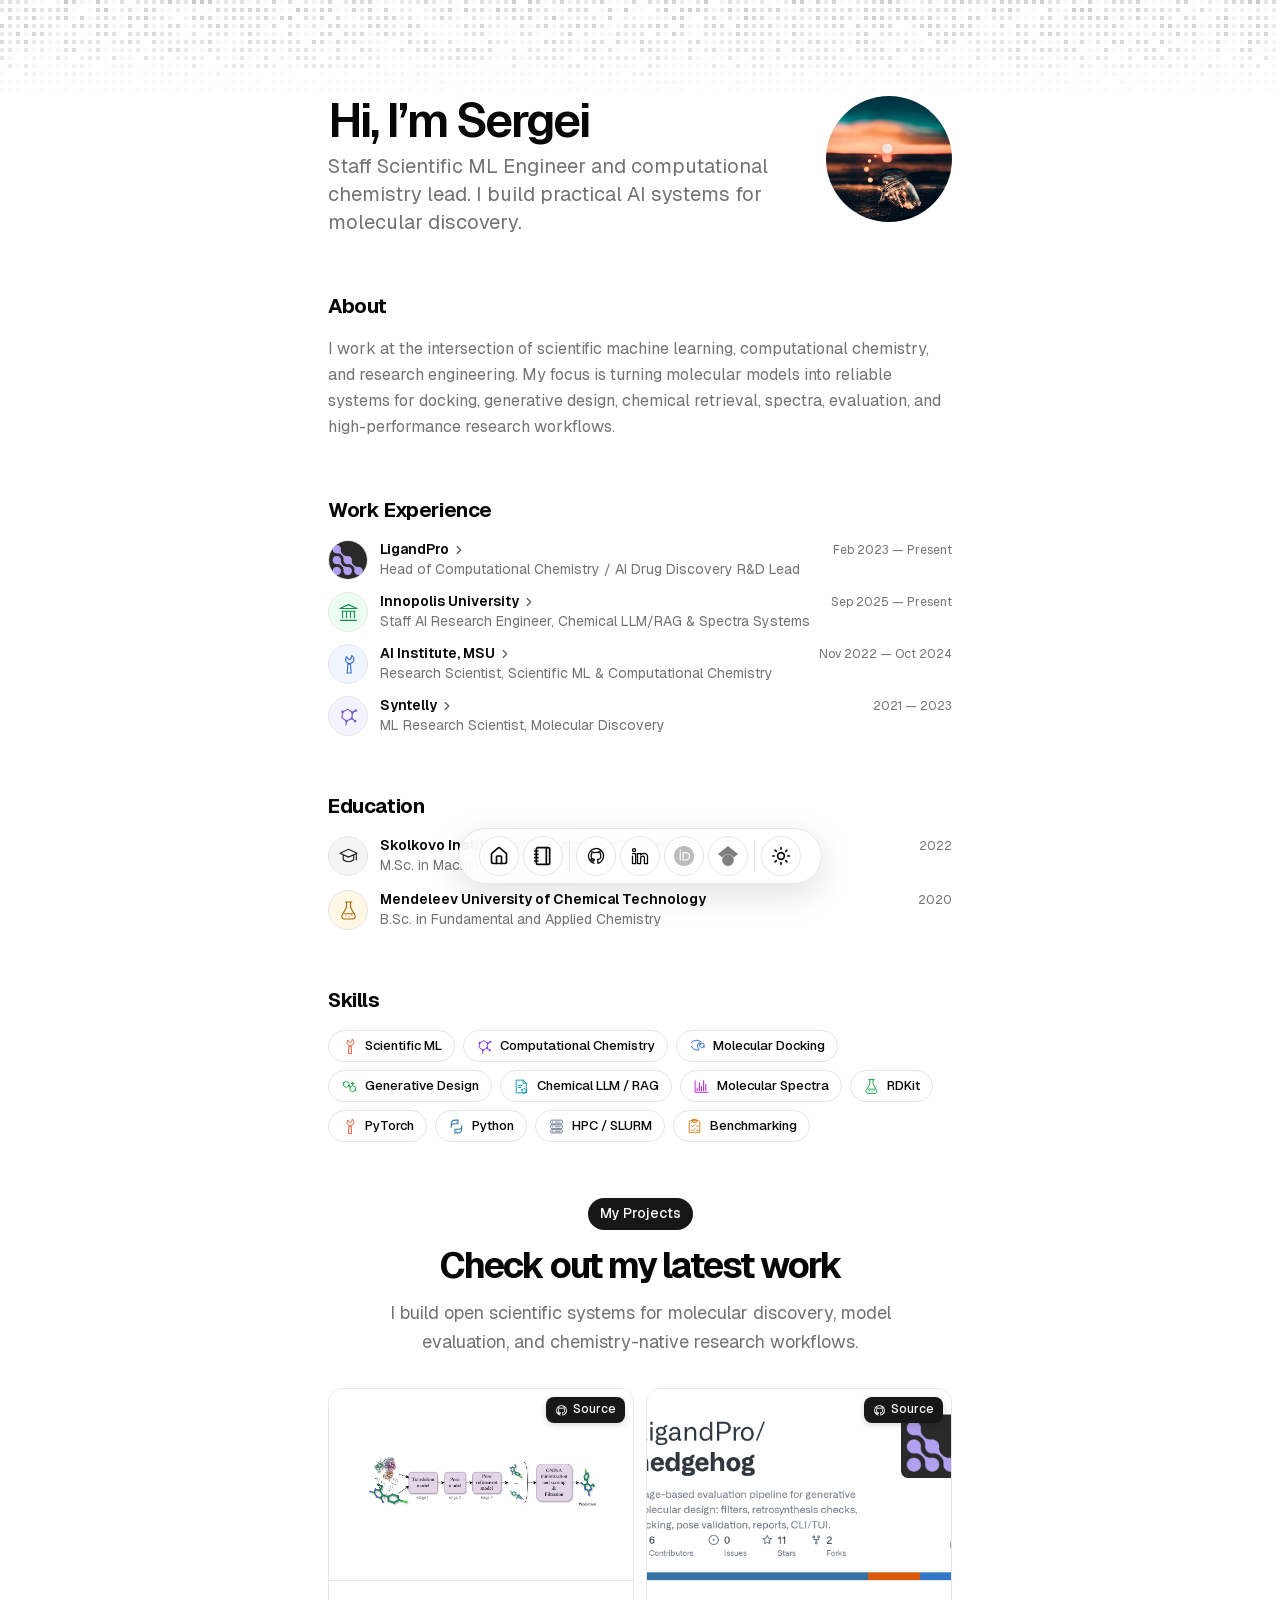
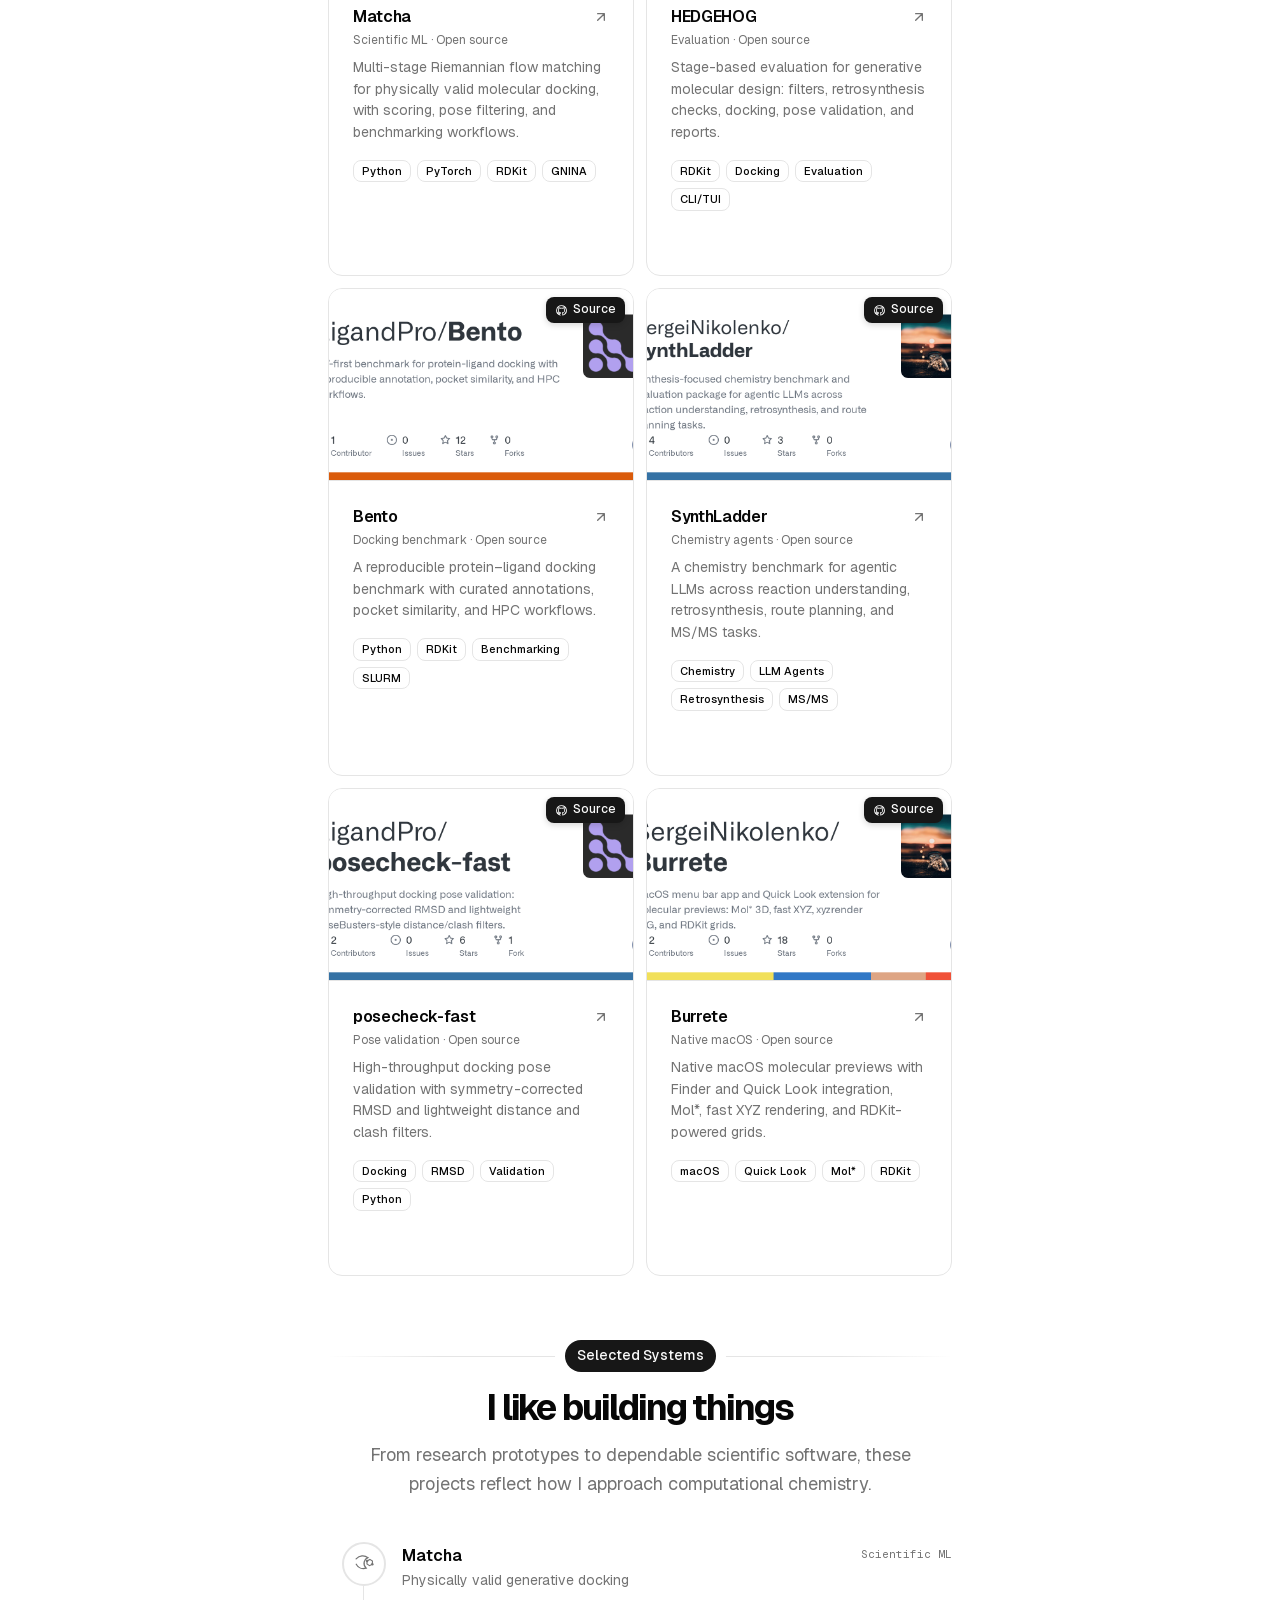
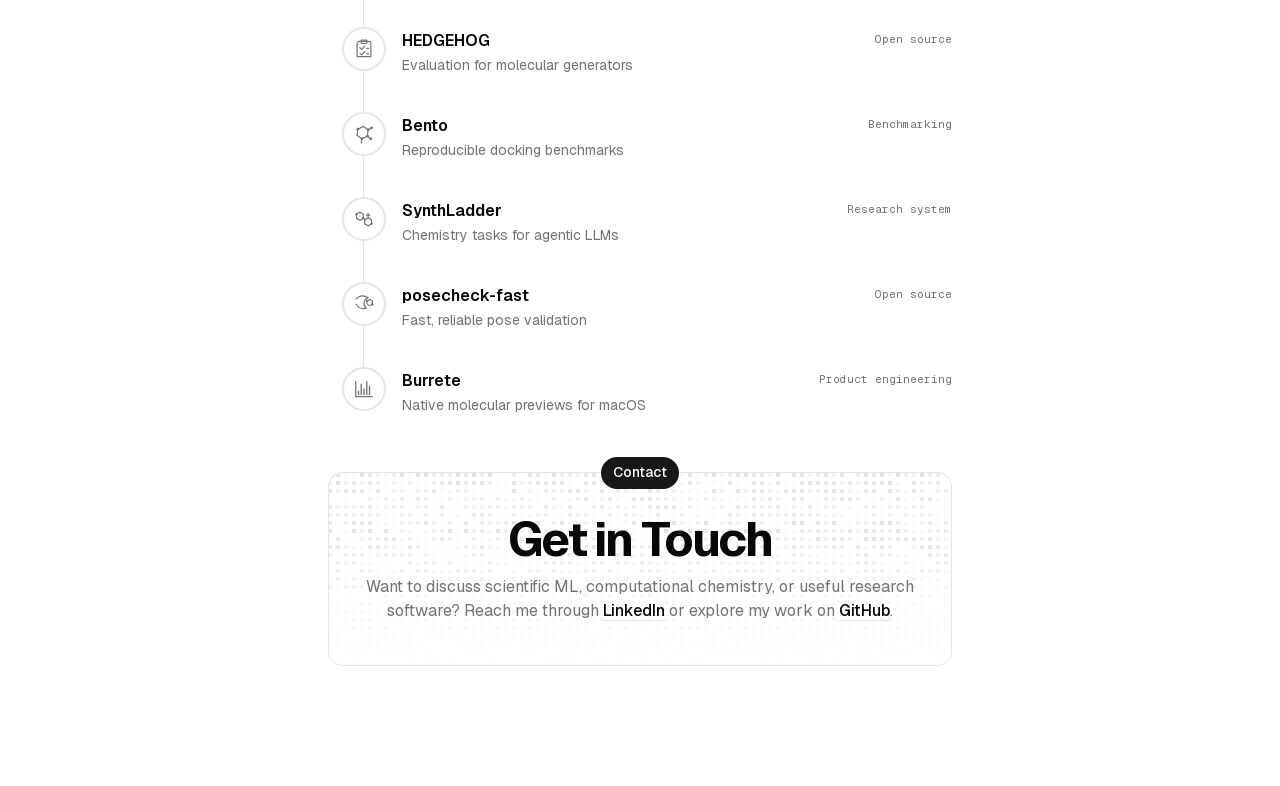
==== commit 08ee9820: "Rebuild portfolio with Magic UI design" ====
--- a/index.html
+++ b/index.html
@@ -1,327 +1,284 @@
 <!doctype html>
-<html lang="en"><head>
+<html lang="en">
+<head>
     <meta charset="utf-8">
     <meta name="viewport" content="width=device-width, initial-scale=1">
     <meta name="description" content="Sergei A. Nikolenko — scientific ML engineer and computational chemistry lead building practical AI systems for molecular discovery.">
-    <meta name="theme-color" content="#f8fafc">
+    <meta name="theme-color" content="#ffffff">
     <title>Sergei A. Nikolenko — Scientific ML &amp; Computational Chemistry</title>
-    <link rel="preload" href="assets/fonts/inter-latin.woff2" as="font" type="font/woff2" crossorigin="">
+    <link rel="icon" href="assets/img/avatar.png">
+    <link rel="preload" href="assets/fonts/geist-latin.woff2" as="font" type="font/woff2" crossorigin>
     <link rel="stylesheet" href="assets/styles/styles.css">
+    <script>
+        (() => {
+            document.documentElement.classList.add("js");
+            const savedTheme = localStorage.getItem("theme");
+            const prefersDark = window.matchMedia("(prefers-color-scheme: dark)").matches;
+            document.documentElement.classList.toggle("dark", savedTheme === "dark" || (!savedTheme && prefersDark));
+        })();
+    </script>
 </head>
 <body>
     <a class="skip-link" href="#main-content">Skip to content</a>
-
-    <header class="site-header">
-        <div class="shell header-inner">
-            <a class="brand" href="#overview" aria-label="Sergei A. Nikolenko — overview">
-                <span class="brand-mark" aria-hidden="true">
-                    <svg viewBox="0 0 32 32"><use href="assets/img/icons/science-icons.svg#site-mark"></use></svg>
-                </span>
-                <span>Sergei A. Nikolenko</span>
-            </a>
-
-            <button class="nav-toggle" type="button" aria-expanded="false" aria-controls="primary-navigation">
-                <svg viewBox="0 0 32 32" aria-hidden="true"><use href="assets/img/icons/science-icons.svg#menu"></use></svg>
-                <span class="sr-only">Open navigation</span>
-            </button>
-
-            <nav class="primary-nav" id="primary-navigation" aria-label="Primary navigation">
-                <a href="#overview" data-nav="overview" aria-current="page">Overview</a>
-                <a href="#work" data-nav="work">Work</a>
-                <a href="#projects" data-nav="projects">Projects</a>
-                <a href="#expertise" data-nav="expertise">Expertise</a>
-                <a href="#education" data-nav="education">Education</a>
-                <a href="#profiles" data-nav="profiles">Profiles</a>
-            </nav>
-        </div>
-    </header>
-
-    <main id="main-content">
-        <section class="hero shell" id="overview" aria-labelledby="hero-title">
-            <div class="hero-copy">
-                <p class="eyebrow">Scientific systems for molecular discovery</p>
-                <h1 id="hero-title">Sergei A. Nikolenko</h1>
-                <p class="hero-role">Staff Scientific ML Engineer and<br>Computational Chemistry Lead</p>
-                <p class="hero-summary">I build scientific ML systems that make molecular discovery more reliable and usable — connecting research models with modern AI, chemistry, and HPC infrastructure.</p>
-
-                <nav class="social-links" aria-label="Public profiles">
-                    <a href="https://github.com/SergeiNikolenko" target="_blank" rel="noreferrer">
-                        <img src="assets/img/icons/github.svg" alt="" width="20" height="20">
-                        <span>GitHub</span>
-                    </a>
-                    <a href="https://www.linkedin.com/in/nikolenko-sergei-/" target="_blank" rel="noreferrer">
-                        <img src="assets/img/icons/in.svg" alt="" width="20" height="20">
-                        <span>LinkedIn</span>
-                    </a>
-                    <a href="https://orcid.org/0000-0003-1150-9390" target="_blank" rel="noreferrer">
-                        <img src="assets/img/icons/ORCID.png" alt="" width="20" height="20">
-                        <span>ORCID</span>
-                    </a>
-                    <a href="https://scholar.google.com/citations?user=AcppxmcAAAAJ&amp;hl=en" target="_blank" rel="noreferrer">
-                        <img src="assets/img/icons/google-scholar.svg" alt="" width="20" height="20">
-                        <span>Google Scholar</span>
-                    </a>
-                    <a href="https://kaggle.com/nikolenkosergei" target="_blank" rel="noreferrer">
-                        <img src="assets/img/icons/kaggle.svg" alt="" width="20" height="20">
-                        <span>Kaggle</span>
-                    </a>
-                </nav>
-            </div>
-
-            <div class="hero-visual">
-                <div class="project-orbit" data-project-orbit="" role="group" aria-label="Interactive map of selected projects">
-                    <svg class="orbit-network" viewBox="0 0 600 420" aria-hidden="true">
-                        <use href="assets/img/icons/science-icons.svg#network"></use>
-                    </svg>
-
-                    <a class="orbit-card orbit-card--matcha" data-depth="1" href="https://github.com/LigandPro/Matcha" target="_blank" rel="noreferrer">
-                        <img src="assets/img/projects/matcha.png" alt="" width="996" height="269">
-                        <span><svg viewBox="0 0 32 32" aria-hidden="true"><use href="assets/img/icons/science-icons.svg#docking"></use></svg>Matcha</span>
-                    </a>
-                    <a class="orbit-card orbit-card--hedgehog" data-depth="0.72" href="https://github.com/LigandPro/hedgehog" target="_blank" rel="noreferrer">
-                        <img src="assets/img/projects/hedgehog.png" alt="" width="1200" height="600">
-                        <span><svg viewBox="0 0 32 32" aria-hidden="true"><use href="assets/img/icons/science-icons.svg#benchmark"></use></svg>HEDGEHOG</span>
-                    </a>
-                    <a class="orbit-card orbit-card--bento" data-depth="0.88" href="https://github.com/LigandPro/Bento" target="_blank" rel="noreferrer">
-                        <img src="assets/img/projects/bento.png" alt="" width="1200" height="600">
-                        <span><svg viewBox="0 0 32 32" aria-hidden="true"><use href="assets/img/icons/science-icons.svg#molecule"></use></svg>Bento</span>
-                    </a>
-                    <a class="orbit-card orbit-card--synthladder" data-depth="0.55" href="https://github.com/SergeiNikolenko/SynthLadder" target="_blank" rel="noreferrer">
-                        <img src="assets/img/projects/synthladder.png" alt="" width="1200" height="600">
-                        <span><svg viewBox="0 0 32 32" aria-hidden="true"><use href="assets/img/icons/science-icons.svg#generation"></use></svg>SynthLadder</span>
-                    </a>
-                    <a class="orbit-card orbit-card--posecheck" data-depth="0.68" href="https://github.com/LigandPro/posecheck-fast" target="_blank" rel="noreferrer">
-                        <img src="assets/img/projects/posecheck-fast.png" alt="" width="1200" height="600">
-                        <span><svg viewBox="0 0 32 32" aria-hidden="true"><use href="assets/img/icons/science-icons.svg#docking"></use></svg>posecheck-fast</span>
-                    </a>
-                    <a class="orbit-card orbit-card--burrete" data-depth="0.42" href="https://github.com/SergeiNikolenko/Burrete" target="_blank" rel="noreferrer">
-                        <img src="assets/img/projects/burrete.png" alt="" width="1200" height="600">
-                        <span><svg viewBox="0 0 32 32" aria-hidden="true"><use href="assets/img/icons/science-icons.svg#spectrum"></use></svg>Burrete</span>
-                    </a>
-                </div>
-            </div>
-        </section>
-
-        <nav class="section-nav" aria-label="Page sections">
-            <div class="shell section-nav-inner">
-                <a href="#work">
-                    <svg viewBox="0 0 32 32" aria-hidden="true"><use href="assets/img/icons/science-icons.svg#work"></use></svg>
-                    <span>Current work</span>
-                </a>
-                <a href="#expertise">
-                    <svg viewBox="0 0 32 32" aria-hidden="true"><use href="assets/img/icons/science-icons.svg#molecule"></use></svg>
-                    <span>Expertise</span>
-                </a>
-                <a href="#projects">
-                    <svg viewBox="0 0 32 32" aria-hidden="true"><use href="assets/img/icons/science-icons.svg#projects"></use></svg>
-                    <span>Projects</span>
-                </a>
-                <a href="#education">
-                    <svg viewBox="0 0 32 32" aria-hidden="true"><use href="assets/img/icons/science-icons.svg#education"></use></svg>
-                    <span>Education</span>
-                </a>
-                <a href="#profiles">
-                    <svg viewBox="0 0 32 32" aria-hidden="true"><use href="assets/img/icons/science-icons.svg#profiles"></use></svg>
-                    <span>Profiles</span>
-                </a>
-            </div>
-        </nav>
-
-        <div class="page-content shell">
-            <section class="section" id="work" aria-labelledby="work-title">
-                <div class="section-heading">
-                    <p class="section-kicker">Current practice</p>
-                    <h2 id="work-title">Current work</h2>
-                </div>
-
-                <div class="roles">
-                    <article class="role">
-                        <div class="role-mark">
-                            <img src="assets/img/ligandpro.png" alt="" width="64" height="64">
-                        </div>
-                        <div class="role-copy">
-                            <h3>Head of Computational Chemistry / AI Drug Discovery R&amp;D Lead</h3>
-                            <a href="https://github.com/LigandPro" target="_blank" rel="noreferrer">LigandPro</a>
-                            <p>Leading computational chemistry and AI drug-discovery R&amp;D, building scientific ML systems for docking, molecular design, evaluation, and research acceleration.</p>
-                        </div>
-                        <time datetime="2023-02">Feb 2023 – Present</time>
-                    </article>
-
-                    <article class="role">
-                        <div class="role-mark role-mark--university">
-                            <svg viewBox="0 0 32 32" aria-hidden="true"><use href="assets/img/icons/science-icons.svg#university"></use></svg>
-                        </div>
-                        <div class="role-copy">
-                            <h3>Staff AI Research Engineer, Chemical LLM/RAG &amp; Spectra Systems</h3>
-                            <span class="role-organization">Innopolis University</span>
+    <div class="dot-field" aria-hidden="true"></div>
+
+    <div class="page-shell">
+        <main id="main-content">
+            <section class="hero reveal" id="home" aria-labelledby="hero-title">
+                <div class="hero-copy">
+                    <h1 id="hero-title">Hi, I’m Sergei</h1>
+                    <p>Staff Scientific ML Engineer and computational chemistry lead. I build practical AI systems for molecular discovery.</p>
+                </div>
+                <img class="avatar" src="assets/img/avatar.png" alt="Sergei Nikolenko's GitHub avatar" width="126" height="126">
+            </section>
+
+            <section class="content-section reveal" id="about" aria-labelledby="about-title">
+                <h2 id="about-title">About</h2>
+                <p class="about-copy">I work at the intersection of scientific machine learning, computational chemistry, and research engineering. My focus is turning molecular models into reliable systems for docking, generative design, chemical retrieval, spectra, evaluation, and high-performance research workflows.</p>
+            </section>
+
+            <section class="content-section reveal" id="work" aria-labelledby="work-title">
+                <h2 id="work-title">Work Experience</h2>
+                <div class="accordion-list">
+                    <article class="accordion-item">
+                        <button class="accordion-trigger" type="button" aria-expanded="false" aria-controls="work-ligandpro" data-accordion-trigger>
+                            <span class="role-logo role-logo--image"><img src="assets/img/ligandpro.png" alt="" width="40" height="40"></span>
+                            <span class="role-main">
+                                <span class="role-heading"><strong>LigandPro</strong><svg class="chevron" viewBox="0 0 24 24" aria-hidden="true"><use href="assets/img/icons/ui-icons.svg#chevron-right"></use></svg></span>
+                                <span>Head of Computational Chemistry / AI Drug Discovery R&amp;D Lead</span>
+                            </span>
+                            <time datetime="2023-02">Feb 2023 — Present</time>
+                        </button>
+                        <div class="accordion-panel" id="work-ligandpro" hidden>
+                            <p>Leading computational chemistry and AI drug-discovery R&amp;D across docking, molecular design, evaluation, and research infrastructure.</p>
+                        </div>
+                    </article>
+
+                    <article class="accordion-item">
+                        <button class="accordion-trigger" type="button" aria-expanded="false" aria-controls="work-innopolis" data-accordion-trigger>
+                            <span class="role-logo role-logo--green"><svg viewBox="0 0 32 32" aria-hidden="true"><use href="assets/img/icons/science-icons.svg#university"></use></svg></span>
+                            <span class="role-main">
+                                <span class="role-heading"><strong>Innopolis University</strong><svg class="chevron" viewBox="0 0 24 24" aria-hidden="true"><use href="assets/img/icons/ui-icons.svg#chevron-right"></use></svg></span>
+                                <span>Staff AI Research Engineer, Chemical LLM/RAG &amp; Spectra Systems</span>
+                            </span>
+                            <time datetime="2025-09">Sep 2025 — Present</time>
+                        </button>
+                        <div class="accordion-panel" id="work-innopolis" hidden>
                             <p>Developing chemistry LLM/RAG, molecular spectra, reaction-understanding, retrieval, tool workflows, and reproducible scientific reporting systems.</p>
                         </div>
-                        <time datetime="2025-09">Sep 2025 – Present</time>
-                    </article>
-                </div>
-            </section>
-
-            <section class="section expertise-section" id="expertise" aria-labelledby="expertise-title">
-                <div class="section-heading section-heading--inline">
-                    <p class="section-kicker">Research and engineering</p>
-                    <h2 id="expertise-title">Expertise</h2>
-                </div>
-
-                <div class="expertise-grid">
-                    <div class="expertise-item"><svg viewBox="0 0 32 32" aria-hidden="true"><use href="assets/img/icons/science-icons.svg#docking"></use></svg><span>Molecular<br>Docking</span></div>
-                    <div class="expertise-item"><svg viewBox="0 0 32 32" aria-hidden="true"><use href="assets/img/icons/science-icons.svg#generation"></use></svg><span>Generative<br>Molecular Design</span></div>
-                    <div class="expertise-item"><svg viewBox="0 0 32 32" aria-hidden="true"><use href="assets/img/icons/science-icons.svg#flask"></use></svg><span>ADMET /<br>QSAR</span></div>
-                    <div class="expertise-item"><svg viewBox="0 0 32 32" aria-hidden="true"><use href="assets/img/icons/science-icons.svg#rag"></use></svg><span>Chemical<br>LLM / RAG</span></div>
-                    <div class="expertise-item"><svg viewBox="0 0 32 32" aria-hidden="true"><use href="assets/img/icons/science-icons.svg#spectrum"></use></svg><span>Molecular<br>Spectra</span></div>
-                    <div class="expertise-item"><svg viewBox="0 0 32 32" aria-hidden="true"><use href="assets/img/icons/science-icons.svg#benchmark"></use></svg><span>Benchmarks &amp;<br>Evaluation</span></div>
-                    <div class="expertise-item"><svg viewBox="0 0 32 32" aria-hidden="true"><use href="assets/img/icons/science-icons.svg#molecule"></use></svg><span>RDKit</span></div>
-                    <div class="expertise-item"><svg viewBox="0 0 32 32" aria-hidden="true"><use href="assets/img/icons/science-icons.svg#torch"></use></svg><span>PyTorch</span></div>
-                    <div class="expertise-item"><svg viewBox="0 0 32 32" aria-hidden="true"><use href="assets/img/icons/science-icons.svg#serpents"></use></svg><span>Python</span></div>
-                    <div class="expertise-item"><svg viewBox="0 0 32 32" aria-hidden="true"><use href="assets/img/icons/science-icons.svg#compute"></use></svg><span>HPC /<br>SLURM</span></div>
-                </div>
-            </section>
-
-            <section class="section" id="projects" aria-labelledby="projects-title">
-                <div class="section-heading section-heading--projects">
-                    <div>
-                        <p class="section-kicker">Open-source systems</p>
-                        <h2 id="projects-title">Flagship projects</h2>
-                    </div>
-                    <a class="text-link" href="https://github.com/SergeiNikolenko?tab=repositories" target="_blank" rel="noreferrer">
-                        View all projects on GitHub
-                        <svg viewBox="0 0 32 32" aria-hidden="true"><use href="assets/img/icons/science-icons.svg#arrow-up-right"></use></svg>
-                    </a>
-                </div>
-
-                <div class="featured-projects">
-                    <article class="project project--featured">
+                    </article>
+
+                    <article class="accordion-item">
+                        <button class="accordion-trigger" type="button" aria-expanded="false" aria-controls="work-ai-institute" data-accordion-trigger>
+                            <span class="role-logo role-logo--blue"><svg viewBox="0 0 32 32" aria-hidden="true"><use href="assets/img/icons/science-icons.svg#torch"></use></svg></span>
+                            <span class="role-main">
+                                <span class="role-heading"><strong>AI Institute, MSU</strong><svg class="chevron" viewBox="0 0 24 24" aria-hidden="true"><use href="assets/img/icons/ui-icons.svg#chevron-right"></use></svg></span>
+                                <span>Research Scientist, Scientific ML &amp; Computational Chemistry</span>
+                            </span>
+                            <time datetime="2022-11/2024-10">Nov 2022 — Oct 2024</time>
+                        </button>
+                        <div class="accordion-panel" id="work-ai-institute" hidden>
+                            <p>Researched machine-learning methods and software for molecular modeling, chemical data, and computational chemistry.</p>
+                        </div>
+                    </article>
+
+                    <article class="accordion-item">
+                        <button class="accordion-trigger" type="button" aria-expanded="false" aria-controls="work-syntelly" data-accordion-trigger>
+                            <span class="role-logo role-logo--violet"><svg viewBox="0 0 32 32" aria-hidden="true"><use href="assets/img/icons/science-icons.svg#molecule"></use></svg></span>
+                            <span class="role-main">
+                                <span class="role-heading"><strong>Syntelly</strong><svg class="chevron" viewBox="0 0 24 24" aria-hidden="true"><use href="assets/img/icons/ui-icons.svg#chevron-right"></use></svg></span>
+                                <span>ML Research Scientist, Molecular Discovery</span>
+                            </span>
+                            <time datetime="2021/2023">2021 — 2023</time>
+                        </button>
+                        <div class="accordion-panel" id="work-syntelly" hidden>
+                            <p>Built and evaluated machine-learning approaches for molecular property prediction and data-driven drug discovery.</p>
+                        </div>
+                    </article>
+                </div>
+            </section>
+
+            <section class="content-section reveal" id="education" aria-labelledby="education-title">
+                <h2 id="education-title">Education</h2>
+                <div class="education-list">
+                    <article class="education-row">
+                        <span class="role-logo role-logo--dark"><svg viewBox="0 0 32 32" aria-hidden="true"><use href="assets/img/icons/science-icons.svg#education"></use></svg></span>
+                        <span class="education-main"><strong>Skolkovo Institute of Science and Technology</strong><span>M.Sc. in Machine Learning and AI</span></span>
+                        <time datetime="2022">2022</time>
+                    </article>
+                    <article class="education-row">
+                        <span class="role-logo role-logo--amber"><svg viewBox="0 0 32 32" aria-hidden="true"><use href="assets/img/icons/science-icons.svg#flask"></use></svg></span>
+                        <span class="education-main"><strong>Mendeleev University of Chemical Technology</strong><span>B.Sc. in Fundamental and Applied Chemistry</span></span>
+                        <time datetime="2020">2020</time>
+                    </article>
+                </div>
+            </section>
+
+            <section class="content-section reveal" id="skills" aria-labelledby="skills-title">
+                <h2 id="skills-title">Skills</h2>
+                <div class="skills" aria-label="Technical skills">
+                    <span><svg viewBox="0 0 32 32" aria-hidden="true"><use href="assets/img/icons/science-icons.svg#torch"></use></svg>Scientific ML</span>
+                    <span><svg viewBox="0 0 32 32" aria-hidden="true"><use href="assets/img/icons/science-icons.svg#molecule"></use></svg>Computational Chemistry</span>
+                    <span><svg viewBox="0 0 32 32" aria-hidden="true"><use href="assets/img/icons/science-icons.svg#docking"></use></svg>Molecular Docking</span>
+                    <span><svg viewBox="0 0 32 32" aria-hidden="true"><use href="assets/img/icons/science-icons.svg#generation"></use></svg>Generative Design</span>
+                    <span><svg viewBox="0 0 32 32" aria-hidden="true"><use href="assets/img/icons/science-icons.svg#rag"></use></svg>Chemical LLM / RAG</span>
+                    <span><svg viewBox="0 0 32 32" aria-hidden="true"><use href="assets/img/icons/science-icons.svg#spectrum"></use></svg>Molecular Spectra</span>
+                    <span><svg viewBox="0 0 32 32" aria-hidden="true"><use href="assets/img/icons/science-icons.svg#flask"></use></svg>RDKit</span>
+                    <span><svg viewBox="0 0 32 32" aria-hidden="true"><use href="assets/img/icons/science-icons.svg#torch"></use></svg>PyTorch</span>
+                    <span><svg viewBox="0 0 32 32" aria-hidden="true"><use href="assets/img/icons/science-icons.svg#serpents"></use></svg>Python</span>
+                    <span><svg viewBox="0 0 32 32" aria-hidden="true"><use href="assets/img/icons/science-icons.svg#compute"></use></svg>HPC / SLURM</span>
+                    <span><svg viewBox="0 0 32 32" aria-hidden="true"><use href="assets/img/icons/science-icons.svg#benchmark"></use></svg>Benchmarking</span>
+                </div>
+            </section>
+
+            <section class="projects-section reveal" id="projects" aria-labelledby="projects-title">
+                <div class="section-intro">
+                    <span class="section-badge">My Projects</span>
+                    <h2 id="projects-title">Check out my latest work</h2>
+                    <p>I build open scientific systems for molecular discovery, model evaluation, and chemistry-native research workflows.</p>
+                </div>
+
+                <div class="project-grid">
+                    <article class="project-card">
                         <a class="project-media project-media--contain" href="https://github.com/LigandPro/Matcha" target="_blank" rel="noreferrer" aria-label="Open Matcha on GitHub">
-                            <img src="assets/img/projects/matcha.png" alt="Matcha multi-stage docking pipeline" width="996" height="269">
-                        </a>
-                        <div class="project-copy">
-                            <div class="project-title-row">
-                                <h3>Matcha</h3>
-                                <a href="https://github.com/LigandPro/Matcha" target="_blank" rel="noreferrer" aria-label="Open Matcha on GitHub">
-                                    <svg viewBox="0 0 32 32" aria-hidden="true"><use href="assets/img/icons/science-icons.svg#arrow-up-right"></use></svg>
-                                </a>
-                            </div>
-                            <p>Multi-stage Riemannian flow matching for physically valid molecular docking, with GNINA scoring, pose filtering, CLI inference, and benchmarking workflows.</p>
-                            <ul class="tags" aria-label="Matcha technologies">
-                                <li>Python</li><li>PyTorch</li><li>RDKit</li><li>GNINA</li><li>PoseBusters</li><li>HPC</li>
-                            </ul>
-                        </div>
-                    </article>
-
-                    <article class="project project--featured">
+                            <img src="assets/img/projects/matcha.png" alt="Matcha molecular docking pipeline" width="996" height="269">
+                            <span class="media-action"><img src="assets/img/icons/github.svg" alt="" width="13" height="13">Source</span>
+                        </a>
+                        <div class="project-body">
+                            <div class="project-title-row"><h3>Matcha</h3><svg viewBox="0 0 24 24" aria-hidden="true"><use href="assets/img/icons/ui-icons.svg#arrow-up-right"></use></svg></div>
+                            <span class="project-meta">Scientific ML · Open source</span>
+                            <p>Multi-stage Riemannian flow matching for physically valid molecular docking, with scoring, pose filtering, and benchmarking workflows.</p>
+                            <div class="project-tags"><span>Python</span><span>PyTorch</span><span>RDKit</span><span>GNINA</span></div>
+                        </div>
+                    </article>
+
+                    <article class="project-card">
                         <a class="project-media" href="https://github.com/LigandPro/hedgehog" target="_blank" rel="noreferrer" aria-label="Open HEDGEHOG on GitHub">
-                            <img src="assets/img/projects/hedgehog.png" alt="HEDGEHOG GitHub repository preview" width="1200" height="600" loading="lazy">
-                        </a>
-                        <div class="project-copy">
-                            <div class="project-title-row">
-                                <h3>HEDGEHOG</h3>
-                                <a href="https://github.com/LigandPro/hedgehog" target="_blank" rel="noreferrer" aria-label="Open HEDGEHOG on GitHub">
-                                    <svg viewBox="0 0 32 32" aria-hidden="true"><use href="assets/img/icons/science-icons.svg#arrow-up-right"></use></svg>
-                                </a>
-                            </div>
-                            <p>Stage-based evaluation for generative molecular design: filters, retrosynthesis checks, docking, pose validation, reports, and CLI/TUI workflows.</p>
-                            <ul class="tags" aria-label="HEDGEHOG technologies">
-                                <li>Python</li><li>RDKit</li><li>AiZynthFinder</li><li>GNINA</li><li>SMINA</li><li>CLI/TUI</li>
-                            </ul>
-                        </div>
-                    </article>
-                </div>
-
-                <div class="project-grid">
-                    <article class="project">
+                            <img src="assets/img/projects/hedgehog.png" alt="HEDGEHOG evaluation system" width="1200" height="600" loading="lazy">
+                            <span class="media-action"><img src="assets/img/icons/github.svg" alt="" width="13" height="13">Source</span>
+                        </a>
+                        <div class="project-body">
+                            <div class="project-title-row"><h3>HEDGEHOG</h3><svg viewBox="0 0 24 24" aria-hidden="true"><use href="assets/img/icons/ui-icons.svg#arrow-up-right"></use></svg></div>
+                            <span class="project-meta">Evaluation · Open source</span>
+                            <p>Stage-based evaluation for generative molecular design: filters, retrosynthesis checks, docking, pose validation, and reports.</p>
+                            <div class="project-tags"><span>RDKit</span><span>Docking</span><span>Evaluation</span><span>CLI/TUI</span></div>
+                        </div>
+                    </article>
+
+                    <article class="project-card">
                         <a class="project-media" href="https://github.com/LigandPro/Bento" target="_blank" rel="noreferrer" aria-label="Open Bento on GitHub">
-                            <img src="assets/img/projects/bento.png" alt="Bento GitHub repository preview" width="1200" height="600" loading="lazy">
-                        </a>
-                        <div class="project-copy">
-                            <div class="project-title-row"><h3>Bento</h3><a href="https://github.com/LigandPro/Bento" target="_blank" rel="noreferrer" aria-label="Open Bento on GitHub"><svg viewBox="0 0 32 32" aria-hidden="true"><use href="assets/img/icons/science-icons.svg#arrow-up-right"></use></svg></a></div>
-                            <p>Reproducible protein–ligand docking benchmark with curated annotations, pocket similarity, and HPC workflows.</p>
-                            <ul class="tags" aria-label="Bento technologies"><li>Python</li><li>RDKit</li><li>uv</li><li>pytest</li><li>SLURM</li></ul>
-                        </div>
-                    </article>
-
-                    <article class="project">
+                            <img src="assets/img/projects/bento.png" alt="Bento docking benchmark" width="1200" height="600" loading="lazy">
+                            <span class="media-action"><img src="assets/img/icons/github.svg" alt="" width="13" height="13">Source</span>
+                        </a>
+                        <div class="project-body">
+                            <div class="project-title-row"><h3>Bento</h3><svg viewBox="0 0 24 24" aria-hidden="true"><use href="assets/img/icons/ui-icons.svg#arrow-up-right"></use></svg></div>
+                            <span class="project-meta">Docking benchmark · Open source</span>
+                            <p>A reproducible protein–ligand docking benchmark with curated annotations, pocket similarity, and HPC workflows.</p>
+                            <div class="project-tags"><span>Python</span><span>RDKit</span><span>Benchmarking</span><span>SLURM</span></div>
+                        </div>
+                    </article>
+
+                    <article class="project-card">
                         <a class="project-media" href="https://github.com/SergeiNikolenko/SynthLadder" target="_blank" rel="noreferrer" aria-label="Open SynthLadder on GitHub">
-                            <img src="assets/img/projects/synthladder.png" alt="SynthLadder GitHub repository preview" width="1200" height="600" loading="lazy">
-                        </a>
-                        <div class="project-copy">
-                            <div class="project-title-row"><h3>SynthLadder</h3><a href="https://github.com/SergeiNikolenko/SynthLadder" target="_blank" rel="noreferrer" aria-label="Open SynthLadder on GitHub"><svg viewBox="0 0 32 32" aria-hidden="true"><use href="assets/img/icons/science-icons.svg#arrow-up-right"></use></svg></a></div>
-                            <p>Chemistry benchmark for agentic LLMs across reaction understanding, retrosynthesis, route planning, and MS/MS tasks.</p>
-                            <ul class="tags" aria-label="SynthLadder technologies"><li>Python</li><li>RDKit</li><li>Structured evaluation</li><li>LLM-as-judge</li></ul>
-                        </div>
-                    </article>
-
-                    <article class="project">
+                            <img src="assets/img/projects/synthladder.png" alt="SynthLadder chemistry benchmark" width="1200" height="600" loading="lazy">
+                            <span class="media-action"><img src="assets/img/icons/github.svg" alt="" width="13" height="13">Source</span>
+                        </a>
+                        <div class="project-body">
+                            <div class="project-title-row"><h3>SynthLadder</h3><svg viewBox="0 0 24 24" aria-hidden="true"><use href="assets/img/icons/ui-icons.svg#arrow-up-right"></use></svg></div>
+                            <span class="project-meta">Chemistry agents · Open source</span>
+                            <p>A chemistry benchmark for agentic LLMs across reaction understanding, retrosynthesis, route planning, and MS/MS tasks.</p>
+                            <div class="project-tags"><span>Chemistry</span><span>LLM Agents</span><span>Retrosynthesis</span><span>MS/MS</span></div>
+                        </div>
+                    </article>
+
+                    <article class="project-card">
                         <a class="project-media" href="https://github.com/LigandPro/posecheck-fast" target="_blank" rel="noreferrer" aria-label="Open posecheck-fast on GitHub">
-                            <img src="assets/img/projects/posecheck-fast.png" alt="posecheck-fast GitHub repository preview" width="1200" height="600" loading="lazy">
-                        </a>
-                        <div class="project-copy">
-                            <div class="project-title-row"><h3>posecheck-fast</h3><a href="https://github.com/LigandPro/posecheck-fast" target="_blank" rel="noreferrer" aria-label="Open posecheck-fast on GitHub"><svg viewBox="0 0 32 32" aria-hidden="true"><use href="assets/img/icons/science-icons.svg#arrow-up-right"></use></svg></a></div>
+                            <img src="assets/img/projects/posecheck-fast.png" alt="posecheck-fast pose validation toolkit" width="1200" height="600" loading="lazy">
+                            <span class="media-action"><img src="assets/img/icons/github.svg" alt="" width="13" height="13">Source</span>
+                        </a>
+                        <div class="project-body">
+                            <div class="project-title-row"><h3>posecheck-fast</h3><svg viewBox="0 0 24 24" aria-hidden="true"><use href="assets/img/icons/ui-icons.svg#arrow-up-right"></use></svg></div>
+                            <span class="project-meta">Pose validation · Open source</span>
                             <p>High-throughput docking pose validation with symmetry-corrected RMSD and lightweight distance and clash filters.</p>
-                            <ul class="tags" aria-label="posecheck-fast technologies"><li>Python</li><li>RDKit</li><li>spyrmsd</li><li>PyTorch</li><li>PoseBusters</li></ul>
-                        </div>
-                    </article>
-
-                    <article class="project">
+                            <div class="project-tags"><span>Docking</span><span>RMSD</span><span>Validation</span><span>Python</span></div>
+                        </div>
+                    </article>
+
+                    <article class="project-card">
                         <a class="project-media" href="https://github.com/SergeiNikolenko/Burrete" target="_blank" rel="noreferrer" aria-label="Open Burrete on GitHub">
-                            <img src="assets/img/projects/burrete.png" alt="Burrete GitHub repository preview" width="1200" height="600" loading="lazy">
-                        </a>
-                        <div class="project-copy">
-                            <div class="project-title-row"><h3>Burrete</h3><a href="https://github.com/SergeiNikolenko/Burrete" target="_blank" rel="noreferrer" aria-label="Open Burrete on GitHub"><svg viewBox="0 0 32 32" aria-hidden="true"><use href="assets/img/icons/science-icons.svg#arrow-up-right"></use></svg></a></div>
-                            <p>macOS molecular previews with Finder and Quick Look integration, Mol*, fast XYZ rendering, and RDKit-powered compound grids.</p>
-                            <ul class="tags" aria-label="Burrete technologies"><li>Swift</li><li>macOS</li><li>Quick Look</li><li>WebKit</li><li>Mol*</li><li>RDKit.js</li></ul>
-                        </div>
-                    </article>
-                </div>
-            </section>
-
-            <section class="section closing-grid" id="education" aria-label="Education and collaboration">
-                <div class="education-panel">
-                    <div class="panel-heading">
-                        <svg viewBox="0 0 32 32" aria-hidden="true"><use href="assets/img/icons/science-icons.svg#education"></use></svg>
-                        <h2>Education</h2>
-                    </div>
-                    <article class="education-item">
-                        <div>
-                            <h3>M.Sc. in Machine Learning and AI</h3>
-                            <p>Skolkovo Institute of Science and Technology</p>
-                        </div>
-                        <time datetime="2022">2022</time>
-                    </article>
-                    <article class="education-item">
-                        <div>
-                            <h3>B.Sc. in Fundamental and Applied Chemistry</h3>
-                            <p>Mendeleev University of Chemical Technology</p>
-                        </div>
-                        <time datetime="2020">2020</time>
-                    </article>
-                </div>
-
-                <div class="collaboration-panel" id="profiles">
-                    <div class="panel-heading">
-                        <svg viewBox="0 0 32 32" aria-hidden="true"><use href="assets/img/icons/science-icons.svg#profiles"></use></svg>
-                        <h2>Let’s collaborate</h2>
-                    </div>
-                    <p>I’m open to research collaborations, technical discussions, and building useful scientific software for computational chemistry teams.</p>
-                    <nav class="profile-list" aria-label="Collaboration profiles">
-                        <a href="https://github.com/SergeiNikolenko" target="_blank" rel="noreferrer">GitHub <svg viewBox="0 0 32 32" aria-hidden="true"><use href="assets/img/icons/science-icons.svg#arrow-up-right"></use></svg></a>
-                        <a href="https://www.linkedin.com/in/nikolenko-sergei-/" target="_blank" rel="noreferrer">LinkedIn <svg viewBox="0 0 32 32" aria-hidden="true"><use href="assets/img/icons/science-icons.svg#arrow-up-right"></use></svg></a>
-                        <a href="https://orcid.org/0000-0003-1150-9390" target="_blank" rel="noreferrer">ORCID <svg viewBox="0 0 32 32" aria-hidden="true"><use href="assets/img/icons/science-icons.svg#arrow-up-right"></use></svg></a>
-                        <a href="https://scholar.google.com/citations?user=AcppxmcAAAAJ&amp;hl=en" target="_blank" rel="noreferrer">Google Scholar <svg viewBox="0 0 32 32" aria-hidden="true"><use href="assets/img/icons/science-icons.svg#arrow-up-right"></use></svg></a>
-                        <a href="https://kaggle.com/nikolenkosergei" target="_blank" rel="noreferrer">Kaggle <svg viewBox="0 0 32 32" aria-hidden="true"><use href="assets/img/icons/science-icons.svg#arrow-up-right"></use></svg></a>
-                    </nav>
-                </div>
-            </section>
-        </div>
-    </main>
-
-    <footer class="site-footer shell">
-        <span>© 2026 Sergei A. Nikolenko</span>
-        <span>Scientific ML · Computational chemistry · Open-source systems</span>
-    </footer>
+                            <img src="assets/img/projects/burrete.png" alt="Burrete macOS molecular preview application" width="1200" height="600" loading="lazy">
+                            <span class="media-action"><img src="assets/img/icons/github.svg" alt="" width="13" height="13">Source</span>
+                        </a>
+                        <div class="project-body">
+                            <div class="project-title-row"><h3>Burrete</h3><svg viewBox="0 0 24 24" aria-hidden="true"><use href="assets/img/icons/ui-icons.svg#arrow-up-right"></use></svg></div>
+                            <span class="project-meta">Native macOS · Open source</span>
+                            <p>Native macOS molecular previews with Finder and Quick Look integration, Mol*, fast XYZ rendering, and RDKit-powered grids.</p>
+                            <div class="project-tags"><span>macOS</span><span>Quick Look</span><span>Mol*</span><span>RDKit</span></div>
+                        </div>
+                    </article>
+                </div>
+            </section>
+
+            <section class="timeline-section reveal" id="journey" aria-labelledby="journey-title">
+                <div class="section-intro section-intro--timeline">
+                    <span class="section-badge">Selected Systems</span>
+                    <h2 id="journey-title">I like building things</h2>
+                    <p>From research prototypes to dependable scientific software, these projects reflect how I approach computational chemistry.</p>
+                </div>
+
+                <div class="timeline">
+                    <article class="timeline-item">
+                        <div class="timeline-marker"><svg viewBox="0 0 32 32" aria-hidden="true"><use href="assets/img/icons/science-icons.svg#docking"></use></svg></div>
+                        <div class="timeline-copy"><h3>Matcha</h3><p>Physically valid generative docking</p></div>
+                        <span>Scientific ML</span>
+                    </article>
+                    <article class="timeline-item">
+                        <div class="timeline-marker"><svg viewBox="0 0 32 32" aria-hidden="true"><use href="assets/img/icons/science-icons.svg#benchmark"></use></svg></div>
+                        <div class="timeline-copy"><h3>HEDGEHOG</h3><p>Evaluation for molecular generators</p></div>
+                        <span>Open source</span>
+                    </article>
+                    <article class="timeline-item">
+                        <div class="timeline-marker"><svg viewBox="0 0 32 32" aria-hidden="true"><use href="assets/img/icons/science-icons.svg#molecule"></use></svg></div>
+                        <div class="timeline-copy"><h3>Bento</h3><p>Reproducible docking benchmarks</p></div>
+                        <span>Benchmarking</span>
+                    </article>
+                    <article class="timeline-item">
+                        <div class="timeline-marker"><svg viewBox="0 0 32 32" aria-hidden="true"><use href="assets/img/icons/science-icons.svg#generation"></use></svg></div>
+                        <div class="timeline-copy"><h3>SynthLadder</h3><p>Chemistry tasks for agentic LLMs</p></div>
+                        <span>Research system</span>
+                    </article>
+                    <article class="timeline-item">
+                        <div class="timeline-marker"><svg viewBox="0 0 32 32" aria-hidden="true"><use href="assets/img/icons/science-icons.svg#docking"></use></svg></div>
+                        <div class="timeline-copy"><h3>posecheck-fast</h3><p>Fast, reliable pose validation</p></div>
+                        <span>Open source</span>
+                    </article>
+                    <article class="timeline-item">
+                        <div class="timeline-marker"><svg viewBox="0 0 32 32" aria-hidden="true"><use href="assets/img/icons/science-icons.svg#spectrum"></use></svg></div>
+                        <div class="timeline-copy"><h3>Burrete</h3><p>Native molecular previews for macOS</p></div>
+                        <span>Product engineering</span>
+                    </article>
+                </div>
+            </section>
+
+            <section class="contact-section reveal" id="contact" aria-labelledby="contact-title">
+                <span class="section-badge">Contact</span>
+                <h2 id="contact-title">Get in Touch</h2>
+                <p>Want to discuss scientific ML, computational chemistry, or useful research software? Reach me through <a href="https://www.linkedin.com/in/nikolenko-sergei-/" target="_blank" rel="noreferrer">LinkedIn</a> or explore my work on <a href="https://github.com/SergeiNikolenko" target="_blank" rel="noreferrer">GitHub</a>.</p>
+            </section>
+        </main>
+    </div>
+
+    <nav class="dock" aria-label="Quick navigation" data-dock>
+        <a class="dock-item" href="#home" aria-label="Home" data-tooltip="Home"><span class="dock-icon"><svg viewBox="0 0 24 24" aria-hidden="true"><use href="assets/img/icons/ui-icons.svg#home"></use></svg></span></a>
+        <a class="dock-item" href="#about" aria-label="About" data-tooltip="About"><span class="dock-icon"><svg viewBox="0 0 24 24" aria-hidden="true"><use href="assets/img/icons/ui-icons.svg#notebook"></use></svg></span></a>
+        <span class="dock-separator" aria-hidden="true"></span>
+        <a class="dock-item" href="https://github.com/SergeiNikolenko" target="_blank" rel="noreferrer" aria-label="GitHub" data-tooltip="GitHub"><span class="dock-icon"><img src="assets/img/icons/github.svg" alt="" width="20" height="20"></span></a>
+        <a class="dock-item" href="https://www.linkedin.com/in/nikolenko-sergei-/" target="_blank" rel="noreferrer" aria-label="LinkedIn" data-tooltip="LinkedIn"><span class="dock-icon"><img src="assets/img/icons/in.svg" alt="" width="20" height="20"></span></a>
+        <a class="dock-item" href="https://orcid.org/0000-0003-1150-9390" target="_blank" rel="noreferrer" aria-label="ORCID" data-tooltip="ORCID"><span class="dock-icon"><img src="assets/img/icons/ORCID.png" alt="" width="20" height="20"></span></a>
+        <a class="dock-item" href="https://scholar.google.com/citations?user=AcppxmcAAAAJ&amp;hl=en" target="_blank" rel="noreferrer" aria-label="Google Scholar" data-tooltip="Scholar"><span class="dock-icon"><img src="assets/img/icons/google-scholar.svg" alt="" width="20" height="20"></span></a>
+        <span class="dock-separator" aria-hidden="true"></span>
+        <button class="dock-item theme-toggle" type="button" aria-label="Toggle theme" data-tooltip="Theme" data-theme-toggle><span class="dock-icon"><svg class="sun-icon" viewBox="0 0 24 24" aria-hidden="true"><use href="assets/img/icons/ui-icons.svg#sun"></use></svg><svg class="moon-icon" viewBox="0 0 24 24" aria-hidden="true"><use href="assets/img/icons/ui-icons.svg#moon"></use></svg></span></button>
+    </nav>
 
     <script src="assets/scripts/site.js"></script>
 </body>
--- a/assets/styles/styles.css
+++ b/assets/styles/styles.css
@@ -1,179 +1,1011 @@
-@font-face { font-family: Inter; src: url("../fonts/inter-latin.woff2") format("woff2"); font-style: normal; font-weight: 100 900; font-display: swap; }
-:root { --canvas: #f8fafc; --surface: #ffffff; --surface-soft: #f2f6ff; --ink: #0b1b3a; --muted: #5d6b82; --line: #dce4f2; --line-strong: #cbd6e8; --blue: #2457f5; --blue-dark: #163fc7; --violet: #7761e8; --teal: #1f8f8a; --shadow: 0 18px 48px rgba(38, 63, 118, 0.11); --radius-lg: 20px; --radius-md: 14px; --shell: 1180px; }
-*, ::before, ::after { box-sizing: border-box; }
-html { scroll-behavior: smooth; scroll-padding-top: 88px; }
-body { margin: 0px; background: var(--canvas); color: var(--ink); font-family: Inter, -apple-system, BlinkMacSystemFont, "Segoe UI", sans-serif; font-size: 16px; line-height: 1.6; text-rendering: optimizelegibility; -webkit-font-smoothing: antialiased; }
-img { display: block; max-width: 100%; }
-a { color: inherit; text-decoration: none; }
-button, a { -webkit-tap-highlight-color: transparent; }
-button { font: inherit; }
-:focus-visible { outline: rgba(36, 87, 245, 0.34) solid 3px; outline-offset: 4px; }
-.sr-only { position: absolute; width: 1px; height: 1px; padding: 0px; margin: -1px; overflow: hidden; clip: rect(0px, 0px, 0px, 0px); white-space: nowrap; border: 0px; }
-.skip-link { position: fixed; top: 12px; left: 12px; z-index: 100; transform: translateY(-160%); padding: 10px 14px; border-radius: 10px; background: var(--ink); color: rgb(255, 255, 255); font-weight: 700; }
-.skip-link:focus { transform: translateY(0px); }
-.shell { width: min(calc(100% - 48px), var(--shell)); margin-inline: auto; }
-.site-header { position: sticky; top: 0px; z-index: 50; border-bottom: 1px solid rgba(203, 214, 232, 0.74); background: rgba(248, 250, 252, 0.92); backdrop-filter: blur(18px); }
-.header-inner { min-height: 72px; display: flex; align-items: center; justify-content: space-between; gap: 32px; }
-.brand { display: inline-flex; align-items: center; gap: 12px; color: var(--ink); font-size: 17px; font-weight: 750; letter-spacing: -0.02em; }
-.brand-mark { width: 38px; height: 38px; display: grid; place-items: center; border: 1px solid var(--line-strong); border-radius: 11px; background: var(--surface); color: var(--blue); }
-.brand-mark svg { width: 25px; height: 25px; }
-.primary-nav { display: flex; align-items: stretch; align-self: stretch; gap: 28px; }
-.primary-nav a { position: relative; display: inline-flex; align-items: center; color: rgb(47, 59, 82); font-size: 14px; font-weight: 520; }
-.primary-nav a::after { position: absolute; right: 0px; bottom: -1px; left: 0px; height: 2px; background: var(--blue); content: ""; opacity: 0; transform: scaleX(0.35); transition: opacity 160ms, transform 160ms; }
-.primary-nav a:hover, .primary-nav a[aria-current="page"] { color: var(--blue-dark); }
-.primary-nav a:hover::after, .primary-nav a[aria-current="page"]::after { opacity: 1; transform: scaleX(1); }
-.nav-toggle { display: none; width: 42px; height: 42px; align-items: center; justify-content: center; border: 1px solid var(--line); border-radius: 11px; background: var(--surface); cursor: pointer; }
-.nav-toggle svg { width: 22px; height: 22px; color: var(--ink); }
-.hero { min-height: 500px; display: grid; grid-template-columns: minmax(0px, 0.96fr) minmax(0px, 1.04fr); align-items: center; gap: 30px; padding-block: 52px 54px; }
-.hero-copy { position: relative; z-index: 2; }
-.eyebrow, .section-kicker { margin: 0px 0px 15px; color: var(--blue); font-size: 12px; font-weight: 750; letter-spacing: 0.12em; text-transform: uppercase; }
-.hero h1 { max-width: 720px; margin: 0px; color: var(--ink); font-size: clamp(46px, 4.5vw, 58px); font-weight: 760; letter-spacing: -0.058em; line-height: 0.99; }
-.hero-role { margin: 20px 0px 0px; color: rgb(23, 40, 73); font-size: clamp(24px, 2.2vw, 32px); font-weight: 680; letter-spacing: -0.035em; line-height: 1.27; }
-.hero-summary { max-width: 600px; margin: 24px 0px 0px; color: var(--muted); font-size: 17px; line-height: 1.7; }
-.social-links { display: flex; flex-wrap: wrap; gap: 13px 22px; margin-top: 30px; }
-.social-links a { display: inline-flex; align-items: center; gap: 8px; color: rgb(29, 41, 64); font-size: 13px; font-weight: 650; transition: color 160ms, transform 160ms; }
-.social-links a:hover { color: var(--blue); transform: translateY(-1px); }
-.social-links img { width: 20px; height: 20px; object-fit: contain; }
-.hero-visual { min-width: 0px; }
-.project-orbit { position: relative; min-height: 440px; isolation: isolate; perspective: 1200px; }
-.orbit-network { position: absolute; inset: 4% -5% 0px 0px; z-index: -1; width: 105%; height: 96%; color: rgb(146, 176, 239); opacity: 0.58; }
-.orbit-card { --parallax-x: 0px; --parallax-y: 0px; --rotation: 0deg; position: absolute; z-index: 2; width: 35%; min-width: 175px; overflow: hidden; border: 1px solid rgba(203, 214, 232, 0.92); border-radius: 14px; background: var(--surface); box-shadow: rgba(38, 63, 118, 0.15) 0px 16px 34px; transform: translate3d(var(--parallax-x), var(--parallax-y), 0) rotate(var(--rotation)); transform-origin: center center; transition: border-color 180ms, box-shadow 180ms, transform 180ms; will-change: transform; }
-.orbit-card:hover, .orbit-card:focus-visible { z-index: 10; border-color: rgb(158, 179, 221); box-shadow: rgba(38, 63, 118, 0.22) 0px 24px 48px; transform: translate3d(var(--parallax-x), calc(var(--parallax-y) - 7px), 0) rotate(0deg) scale(1.04); }
-.orbit-card > img { width: 100%; height: 94px; object-fit: cover; border-bottom: 1px solid var(--line); background: rgb(255, 255, 255); }
-.orbit-card--matcha > img { padding: 13px 10px; object-fit: contain; }
-.orbit-card > span { display: flex; align-items: center; gap: 7px; min-height: 36px; padding: 6px 10px; color: rgb(17, 29, 52); font-size: 12px; font-weight: 720; letter-spacing: -0.015em; }
-.orbit-card span svg { width: 18px; height: 18px; flex: 0 0 auto; color: var(--violet); }
-.orbit-card--matcha { top: 2%; right: 4%; --rotation: 2deg; }
-.orbit-card--hedgehog { top: 25%; left: 10%; --rotation: -2deg; }
-.orbit-card--bento { top: 31%; right: 0px; --rotation: 2.4deg; }
-.orbit-card--synthladder { top: 58%; left: 0px; --rotation: 1.3deg; }
-.orbit-card--posecheck { top: 61%; right: 6%; --rotation: -1.8deg; }
-.orbit-card--burrete { top: 75%; left: 31%; --rotation: 1deg; }
-.section-nav { border-top: 1px solid var(--line); border-bottom: 1px solid var(--line); background: rgba(255, 255, 255, 0.62); }
-.section-nav-inner { display: grid; grid-template-columns: repeat(5, 1fr); }
-.section-nav a { position: relative; display: flex; min-height: 74px; align-items: center; justify-content: center; gap: 10px; color: rgb(73, 86, 109); font-size: 14px; font-weight: 550; transition: color 160ms, background-color 160ms; }
-.section-nav a:hover { background: rgba(36, 87, 245, 0.035); color: var(--blue-dark); }
-.section-nav a:first-child { color: var(--blue-dark); }
-.section-nav a:first-child::after { position: absolute; right: 14%; bottom: -1px; left: 14%; height: 2px; background: var(--blue); content: ""; }
-.section-nav svg { width: 20px; height: 20px; flex: 0 0 auto; opacity: 0.82; }
-.page-content { padding-block: 10px 40px; }
-.section { padding-block: 54px; scroll-margin-top: 82px; }
-.section + .section { border-top: 1px solid var(--line); }
-.section-heading { margin-bottom: 30px; }
-.section-heading h2, .panel-heading h2 { margin: 0px; font-size: 28px; font-weight: 730; letter-spacing: -0.035em; line-height: 1.2; }
-.section-heading--inline { margin-bottom: 25px; }
-.section-heading--projects { display: flex; align-items: end; justify-content: space-between; gap: 24px; }
-.text-link { display: inline-flex; align-items: center; gap: 7px; color: var(--blue-dark); font-size: 14px; font-weight: 650; }
-.text-link svg, .project-title-row a svg, .profile-list svg { width: 17px; height: 17px; }
-.roles { position: relative; display: grid; gap: 0px; padding-left: 8px; }
-.role { display: grid; grid-template-columns: 78px minmax(0px, 1fr) auto; align-items: start; gap: 24px; padding: 26px 0px; border-top: 1px solid var(--line); }
-.role:first-child { padding-top: 0px; border-top: 0px; }
-.role-mark { width: 64px; height: 64px; display: grid; place-items: center; overflow: hidden; border: 1px solid var(--line-strong); border-radius: 50%; background: var(--surface); }
-.role-mark > img { width: 100%; height: 100%; object-fit: cover; }
-.role-mark--university { background: rgb(238, 249, 240); }
-.role-mark--university > svg { width: 30px; height: 30px; color: var(--teal); opacity: 0.78; }
-.role-copy h3 { max-width: 720px; margin: 0px; font-size: 18px; font-weight: 690; letter-spacing: -0.02em; line-height: 1.35; }
-.role-copy > a, .role-organization { display: inline-block; margin-top: 5px; color: var(--blue-dark); font-size: 14px; font-weight: 650; }
-.role-copy > a:hover { text-decoration: underline; text-underline-offset: 3px; }
-.role-copy p { max-width: 760px; margin: 11px 0px 0px; color: var(--muted); font-size: 15px; line-height: 1.65; }
-.role time { padding-top: 2px; color: var(--muted); font-size: 13px; font-weight: 520; white-space: nowrap; }
-.expertise-section { padding-bottom: 60px; }
-.expertise-grid { display: grid; grid-template-columns: repeat(10, minmax(0px, 1fr)); gap: 8px; }
-.expertise-item { min-height: 76px; display: flex; align-items: center; justify-content: center; gap: 9px; padding: 12px 8px; border: 1px solid var(--line); border-radius: 12px; background: rgba(255, 255, 255, 0.68); color: rgb(37, 50, 75); font-size: 11px; font-weight: 600; line-height: 1.28; text-align: left; }
-.expertise-item svg { width: 23px; height: 23px; flex: 0 0 auto; color: var(--blue); opacity: 0.78; }
-.featured-projects, .project-grid { display: grid; gap: 14px; }
-.project-grid { grid-template-columns: repeat(2, minmax(0px, 1fr)); margin-top: 14px; }
-.project { min-width: 0px; display: grid; grid-template-columns: minmax(180px, 0.82fr) minmax(0px, 1.18fr); overflow: hidden; border: 1px solid var(--line-strong); border-radius: var(--radius-md); background: rgba(255, 255, 255, 0.82); transition: border-color 180ms, box-shadow 180ms, transform 180ms; }
-.project:hover { border-color: rgb(174, 191, 221); box-shadow: rgba(44, 69, 125, 0.1) 0px 12px 34px; transform: translateY(-2px); }
-.project--featured { grid-template-columns: minmax(300px, 0.72fr) minmax(0px, 1.28fr); }
-.project-media { min-height: 190px; display: block; overflow: hidden; border-right: 1px solid var(--line); background: rgb(255, 255, 255); }
-.project-media img { width: 100%; height: 100%; object-fit: contain; transition: transform 260ms; }
-.project:hover .project-media img { transform: scale(1.018); }
-.project-media--contain img { padding: 30px 22px; object-fit: contain; }
-.project-copy { min-width: 0px; display: flex; flex-direction: column; padding: 25px 26px; }
-.project-title-row { display: flex; align-items: center; justify-content: space-between; gap: 16px; }
-.project-title-row h3 { margin: 0px; font-size: 21px; font-weight: 720; letter-spacing: -0.03em; line-height: 1.2; }
-.project-title-row a { width: 36px; height: 36px; display: grid; flex: 0 0 auto; place-items: center; border: 1px solid var(--line); border-radius: 10px; background: var(--surface); }
-.project-copy > p { margin: 12px 0px 20px; color: var(--muted); font-size: 14px; line-height: 1.6; }
-.tags { display: flex; flex-wrap: wrap; gap: 7px; margin: auto 0px 0px; padding: 0px; list-style: none; }
-.tags li { padding: 4px 8px; border: 1px solid var(--line); border-radius: 999px; background: var(--surface); color: rgb(82, 96, 120); font-size: 10px; font-weight: 620; line-height: 1.25; }
-.closing-grid { display: grid; grid-template-columns: 1fr 1fr; gap: 0px; padding: 0px; overflow: hidden; border-radius: var(--radius-lg); background: rgba(255, 255, 255, 0.76); border: 1px solid var(--line-strong) !important; }
-.education-panel, .collaboration-panel { padding: 34px; }
-.collaboration-panel { border-left: 1px solid var(--line); }
-.panel-heading { display: flex; align-items: center; gap: 10px; margin-bottom: 24px; }
-.panel-heading svg { width: 24px; height: 24px; color: var(--blue-dark); }
-.panel-heading h2 { font-size: 22px; }
-.education-item { display: grid; grid-template-columns: minmax(0px, 1fr) auto; gap: 18px; padding: 18px 0px; border-top: 1px solid var(--line); }
-.education-item h3 { margin: 0px; font-size: 15px; font-weight: 680; line-height: 1.4; }
-.education-item p, .collaboration-panel > p { margin: 5px 0px 0px; color: var(--muted); font-size: 13px; line-height: 1.55; }
-.education-item time { color: var(--muted); font-size: 13px; }
-.profile-list { display: grid; grid-template-columns: repeat(2, minmax(0px, 1fr)); gap: 8px 20px; margin-top: 25px; }
-.profile-list a { display: flex; align-items: center; justify-content: space-between; gap: 10px; padding: 8px 0px; border-bottom: 1px solid var(--line); color: rgb(37, 50, 75); font-size: 13px; font-weight: 620; }
-.profile-list a:hover { color: var(--blue-dark); }
-.profile-list svg { opacity: 0.7; }
-.site-footer { display: flex; align-items: center; justify-content: space-between; gap: 24px; padding-block: 30px 42px; color: rgb(106, 118, 138); font-size: 12px; }
-@media (max-width: 1100px) {
-  .primary-nav { gap: 20px; }
-  .hero { grid-template-columns: minmax(0px, 0.98fr) minmax(0px, 1.02fr); }
-  .expertise-grid { grid-template-columns: repeat(5, minmax(0px, 1fr)); }
-}
-@media (max-width: 900px) {
-  .hero { grid-template-columns: 1fr; padding-block: 56px 46px; }
-  .hero-copy { max-width: 760px; }
-  .hero-visual { max-width: 720px; margin-inline: auto; }
-  .project-orbit { min-height: 0px; display: grid; grid-template-columns: repeat(3, minmax(0px, 1fr)); gap: 12px; }
-  .orbit-network { display: none; }
-  .orbit-card, .orbit-card--matcha, .orbit-card--hedgehog, .orbit-card--bento, .orbit-card--synthladder, .orbit-card--posecheck, .orbit-card--burrete { position: relative; inset: auto; width: auto; min-width: 0px; --rotation: 0deg; }
-  .role { grid-template-columns: 70px minmax(0px, 1fr); }
-  .role time { grid-area: 2 / 2; padding-top: 8px; }
-  .project--featured, .project { grid-template-columns: 1fr; }
-  .project-media { min-height: 220px; border-right: 0px; border-bottom: 1px solid var(--line); }
-  .project-media--contain img { padding: 42px; }
-}
-@media (max-width: 760px) {
-  .shell { width: min(calc(100% - 32px), var(--shell)); }
-  .header-inner { min-height: 66px; }
-  .brand { font-size: 15px; }
-  .brand-mark { width: 34px; height: 34px; }
-  .brand-mark svg { width: 22px; height: 22px; }
-  .nav-toggle { display: inline-flex; }
-  .primary-nav { position: fixed; inset: 66px 0px auto; display: none; max-height: calc(-66px + 100vh); flex-direction: column; align-items: stretch; gap: 0px; overflow-y: auto; border-bottom: 1px solid var(--line); background: var(--canvas); box-shadow: var(--shadow); }
-  .nav-open .primary-nav { display: flex; }
-  .primary-nav a { min-height: 54px; justify-content: center; border-top: 1px solid var(--line); }
-  .primary-nav a::after { display: none; }
-  .hero h1 { font-size: clamp(42px, 12vw, 60px); }
-  .hero-role { font-size: 24px; }
-  .hero-summary { font-size: 16px; }
-  .section-nav { overflow-x: auto; scrollbar-width: none; }
-  .section-nav::-webkit-scrollbar { display: none; }
-  .section-nav-inner { width: max-content; min-width: 100%; grid-template-columns: repeat(5, minmax(138px, 1fr)); }
-  .section-nav a { min-height: 64px; padding-inline: 12px; }
-  .section { padding-block: 44px; }
-  .section-heading--projects { align-items: start; flex-direction: column; }
-  .expertise-grid { grid-template-columns: repeat(2, minmax(0px, 1fr)); }
-  .project-orbit { grid-template-columns: repeat(2, minmax(0px, 1fr)); }
-  .expertise-item { justify-content: flex-start; padding-inline: 15px; font-size: 12px; }
-  .project-grid { grid-template-columns: 1fr; }
-  .closing-grid { grid-template-columns: 1fr; }
-  .collaboration-panel { border-top: 1px solid var(--line); border-left: 0px; }
-  .site-footer { align-items: flex-start; flex-direction: column; gap: 8px; }
-}
+@font-face {
+    font-family: "Geist";
+    src: url("../fonts/geist-latin.woff2") format("woff2");
+    font-style: normal;
+    font-weight: 100 900;
+    font-display: swap;
+}
+
+@font-face {
+    font-family: "Geist Mono";
+    src: url("../fonts/geist-mono.woff2") format("woff2");
+    font-style: normal;
+    font-weight: 100 900;
+    font-display: swap;
+}
+
+:root {
+    color-scheme: light;
+    --background: #ffffff;
+    --foreground: #070707;
+    --card: #ffffff;
+    --card-foreground: #070707;
+    --muted: #f5f5f5;
+    --muted-foreground: #737373;
+    --border: #e5e5e5;
+    --border-soft: #eeeeee;
+    --primary: #171717;
+    --primary-foreground: #fafafa;
+    --ring: #a3a3a3;
+    --radius: 0.625rem;
+    --page-width: 672px;
+}
+
+.dark {
+    color-scheme: dark;
+    --background: #101010;
+    --foreground: #fafafa;
+    --card: #171717;
+    --card-foreground: #fafafa;
+    --muted: #262626;
+    --muted-foreground: #a3a3a3;
+    --border: rgba(255, 255, 255, 0.1);
+    --border-soft: rgba(255, 255, 255, 0.075);
+    --primary: #e5e5e5;
+    --primary-foreground: #171717;
+    --ring: #737373;
+}
+
+*,
+*::before,
+*::after {
+    box-sizing: border-box;
+}
+
+html {
+    scroll-behavior: smooth;
+    background: var(--background);
+}
+
+body {
+    min-width: 320px;
+    min-height: 100vh;
+    margin: 0;
+    overflow-x: hidden;
+    background: var(--background);
+    color: var(--foreground);
+    font-family: "Geist", ui-sans-serif, system-ui, -apple-system, BlinkMacSystemFont, "Segoe UI", sans-serif;
+    font-synthesis: none;
+    text-rendering: optimizeLegibility;
+    transition: background-color 180ms ease, color 180ms ease;
+}
+
+img,
+svg {
+    display: block;
+}
+
+img {
+    max-width: 100%;
+}
+
+a {
+    color: inherit;
+    text-decoration: none;
+}
+
+button {
+    color: inherit;
+    font: inherit;
+}
+
+button,
+a {
+    -webkit-tap-highlight-color: transparent;
+}
+
+:focus-visible {
+    outline: 2px solid var(--ring);
+    outline-offset: 3px;
+}
+
+::selection {
+    background: var(--foreground);
+    color: var(--background);
+}
+
+.skip-link {
+    position: fixed;
+    top: 12px;
+    left: 12px;
+    z-index: 1000;
+    padding: 8px 12px;
+    border-radius: 8px;
+    background: var(--primary);
+    color: var(--primary-foreground);
+    font-size: 13px;
+    font-weight: 600;
+    transform: translateY(-160%);
+}
+
+.skip-link:focus {
+    transform: translateY(0);
+}
+
+.dot-field {
+    position: absolute;
+    top: 0;
+    right: 0;
+    left: 0;
+    z-index: 0;
+    height: 100px;
+    overflow: hidden;
+    background-image: url("../img/dot-pattern.jpg");
+    background-position: center top;
+    background-repeat: repeat-x;
+    background-size: auto 96px;
+    mask-image: linear-gradient(to bottom, #000 0%, rgba(0, 0, 0, 0.95) 44%, transparent 100%);
+    opacity: 0.74;
+    pointer-events: none;
+}
+
+.dark .dot-field {
+    filter: invert(1);
+    opacity: 0.2;
+}
+
+.page-shell {
+    position: relative;
+    z-index: 1;
+    width: 100%;
+    max-width: var(--page-width);
+    margin-inline: auto;
+    padding: 96px 24px 120px;
+}
+
+main {
+    display: flex;
+    min-height: 100dvh;
+    flex-direction: column;
+    gap: 56px;
+}
+
+.hero {
+    display: flex;
+    min-height: 140px;
+    align-items: flex-start;
+    justify-content: space-between;
+    gap: 16px;
+}
+
+.hero-copy {
+    max-width: 488px;
+}
+
+.hero h1 {
+    margin: 0;
+    font-size: 48px;
+    font-weight: 600;
+    letter-spacing: -0.05em;
+    line-height: 1;
+}
+
+.hero p {
+    max-width: 488px;
+    margin: 8px 0 0;
+    color: var(--muted-foreground);
+    font-size: 20px;
+    line-height: 1.4;
+}
+
+.avatar {
+    width: 126px;
+    height: 126px;
+    flex: 0 0 auto;
+    border-radius: 999px;
+    object-fit: cover;
+}
+
+.content-section {
+    scroll-margin-top: 24px;
+}
+
+.content-section h2 {
+    margin: 0 0 16px;
+    font-size: 20px;
+    font-weight: 700;
+    letter-spacing: -0.02em;
+    line-height: 1.4;
+}
+
+.about-copy {
+    margin: 0;
+    color: var(--muted-foreground);
+    font-size: 16px;
+    line-height: 1.625;
+}
+
+.accordion-list,
+.education-list {
+    display: grid;
+    gap: 12px;
+}
+
+.accordion-item {
+    min-width: 0;
+}
+
+.accordion-trigger,
+.education-row {
+    width: 100%;
+    display: grid;
+    grid-template-columns: 40px minmax(0, 1fr) auto;
+    align-items: center;
+    gap: 12px;
+    padding: 0;
+    border: 0;
+    background: transparent;
+    text-align: left;
+}
+
+.accordion-trigger {
+    cursor: pointer;
+}
+
+.role-logo {
+    width: 40px;
+    height: 40px;
+    display: grid;
+    place-items: center;
+    overflow: hidden;
+    border: 1px solid var(--border);
+    border-radius: 999px;
+    background: var(--card);
+}
+
+.role-logo img {
+    width: 100%;
+    height: 100%;
+    object-fit: cover;
+}
+
+.role-logo svg {
+    width: 21px;
+    height: 21px;
+}
+
+.role-logo--green {
+    background: #ecfdf3;
+    color: #178c4c;
+}
+
+.role-logo--blue {
+    background: #eff6ff;
+    color: #326cc8;
+}
+
+.role-logo--violet {
+    background: #f5f3ff;
+    color: #7458c9;
+}
+
+.role-logo--dark {
+    background: #f5f5f5;
+    color: #242424;
+}
+
+.role-logo--amber {
+    background: #fff8e7;
+    color: #a86b0a;
+}
+
+.dark .role-logo--green,
+.dark .role-logo--blue,
+.dark .role-logo--violet,
+.dark .role-logo--dark,
+.dark .role-logo--amber {
+    background: var(--muted);
+    color: var(--foreground);
+}
+
+.role-main,
+.education-main {
+    min-width: 0;
+    display: flex;
+    flex-direction: column;
+    color: var(--muted-foreground);
+    font-size: 14px;
+    line-height: 1.42;
+}
+
+.role-heading {
+    display: flex;
+    min-width: 0;
+    align-items: center;
+    gap: 3px;
+    color: var(--foreground);
+}
+
+.role-main strong,
+.education-main strong {
+    color: var(--foreground);
+    font-size: 14px;
+    font-weight: 600;
+    line-height: 1.42;
+}
+
+.chevron {
+    width: 14px;
+    height: 14px;
+    flex: 0 0 auto;
+    opacity: 0.68;
+    transition: transform 180ms ease;
+}
+
+.accordion-trigger[aria-expanded="true"] .chevron {
+    transform: rotate(90deg);
+}
+
+.accordion-trigger time,
+.education-row time {
+    align-self: start;
+    padding-top: 2px;
+    color: var(--muted-foreground);
+    font-size: 12px;
+    line-height: 1.35;
+    white-space: nowrap;
+}
+
+.accordion-panel {
+    margin: 7px 0 2px 52px;
+    color: var(--muted-foreground);
+    font-size: 13px;
+    line-height: 1.55;
+}
+
+.accordion-panel p {
+    margin: 0;
+}
+
+.education-row + .education-row {
+    margin-top: 2px;
+}
+
+.skills {
+    display: flex;
+    flex-wrap: wrap;
+    gap: 8px;
+}
+
+.skills span,
+.project-tags span {
+    display: inline-flex;
+    align-items: center;
+    border: 1px solid var(--border);
+    background: var(--card);
+    color: var(--card-foreground);
+    white-space: nowrap;
+}
+
+.skills span {
+    min-height: 32px;
+    gap: 7px;
+    padding: 5px 12px;
+    border-radius: 999px;
+    font-size: 13px;
+    font-weight: 500;
+    line-height: 1.3;
+}
+
+.skills svg {
+    width: 17px;
+    height: 17px;
+    flex: 0 0 auto;
+    color: var(--muted-foreground);
+}
+
+.skills span:nth-child(1) svg,
+.skills span:nth-child(8) svg { color: #ee4c2c; }
+.skills span:nth-child(2) svg { color: #7c3aed; }
+.skills span:nth-child(3) svg { color: #2563eb; }
+.skills span:nth-child(4) svg,
+.skills span:nth-child(7) svg { color: #16a34a; }
+.skills span:nth-child(5) svg { color: #0891b2; }
+.skills span:nth-child(6) svg { color: #c026d3; }
+.skills span:nth-child(9) svg { color: #3776ab; }
+.skills span:nth-child(10) svg { color: #64748b; }
+.skills span:nth-child(11) svg { color: #d97706; }
+
+.projects-section,
+.timeline-section,
+.contact-section {
+    scroll-margin-top: 24px;
+}
+
+.section-intro {
+    display: flex;
+    flex-direction: column;
+    align-items: center;
+    text-align: center;
+}
+
+.section-badge {
+    display: inline-flex;
+    min-height: 32px;
+    align-items: center;
+    justify-content: center;
+    padding: 6px 12px;
+    border-radius: 999px;
+    background: var(--primary);
+    color: var(--primary-foreground);
+    font-size: 14px;
+    font-weight: 500;
+    line-height: 1.4;
+}
+
+.section-intro h2,
+.contact-section h2 {
+    margin: 16px 0 0;
+    font-size: 36px;
+    font-weight: 700;
+    letter-spacing: -0.05em;
+    line-height: 1.1;
+}
+
+.section-intro > p {
+    max-width: 572px;
+    margin: 12px 0 0;
+    color: var(--muted-foreground);
+    font-size: 18px;
+    line-height: 1.625;
+}
+
+.project-grid {
+    display: grid;
+    grid-template-columns: repeat(2, minmax(0, 1fr));
+    gap: 12px;
+    margin-top: 32px;
+}
+
+.project-card {
+    min-width: 0;
+    overflow: hidden;
+    border: 1px solid var(--border);
+    border-radius: 14px;
+    background: var(--card);
+    color: var(--card-foreground);
+    transition: box-shadow 200ms ease, border-color 200ms ease, transform 200ms ease;
+}
+
+.project-card:hover,
+.project-card:focus-within {
+    border-color: color-mix(in srgb, var(--foreground) 28%, var(--border));
+    box-shadow: 0 0 0 2px color-mix(in srgb, var(--foreground) 18%, transparent);
+    transform: translateY(-1px);
+}
+
+.project-media {
+    position: relative;
+    height: 192px;
+    display: block;
+    overflow: hidden;
+    border-bottom: 1px solid var(--border);
+    background: #ffffff;
+}
+
+.project-media > img {
+    width: 100%;
+    height: 100%;
+    object-fit: cover;
+    transition: transform 260ms ease;
+}
+
+.project-media--contain > img {
+    padding: 36px 24px;
+    object-fit: contain;
+}
+
+.media-action {
+    position: absolute;
+    top: 8px;
+    right: 8px;
+    min-height: 26px;
+    display: inline-flex;
+    align-items: center;
+    gap: 5px;
+    padding: 4px 9px;
+    border-radius: 8px;
+    background: #171717;
+    color: #fafafa;
+    font-size: 12px;
+    font-weight: 500;
+    line-height: 1.3;
+    box-shadow: 0 2px 6px rgba(0, 0, 0, 0.16);
+}
+
+.media-action img {
+    width: 13px;
+    height: 13px;
+    filter: invert(1);
+}
+
+.project-card:hover .project-media > img {
+    transform: scale(1.018);
+}
+
+.project-body {
+    min-height: 294px;
+    display: flex;
+    flex-direction: column;
+    padding: 24px;
+}
+
+.project-title-row {
+    display: flex;
+    align-items: center;
+    justify-content: space-between;
+    gap: 12px;
+}
+
+.project-title-row svg {
+    width: 16px;
+    height: 16px;
+    flex: 0 0 auto;
+    color: var(--muted-foreground);
+}
+
+.project-body h3 {
+    margin: 0;
+    font-size: 16px;
+    font-weight: 600;
+    letter-spacing: -0.02em;
+    line-height: 1.5;
+}
+
+.project-meta {
+    margin-top: 2px;
+    color: var(--muted-foreground);
+    font-size: 12px;
+    line-height: 1.5;
+}
+
+.project-body > p {
+    margin: 8px 0 0;
+    color: var(--muted-foreground);
+    font-size: 14px;
+    line-height: 1.55;
+}
+
+.project-tags {
+    display: flex;
+    flex-wrap: wrap;
+    gap: 6px;
+    margin-top: 16px;
+}
+
+.project-tags span {
+    min-height: 22px;
+    padding: 2px 8px;
+    border-radius: 8px;
+    font-size: 11px;
+    font-weight: 500;
+    line-height: 1.5;
+}
+
+.timeline-section {
+    padding-top: 8px;
+}
+
+.section-intro--timeline {
+    position: relative;
+}
+
+.section-intro--timeline::before {
+    position: absolute;
+    top: 16px;
+    right: 0;
+    left: 0;
+    z-index: -1;
+    height: 1px;
+    background: linear-gradient(90deg, transparent, var(--border) 18%, var(--border) 82%, transparent);
+    content: "";
+}
+
+.section-intro--timeline .section-badge {
+    box-shadow: 0 0 0 10px var(--background);
+}
+
+.timeline {
+    position: relative;
+    display: grid;
+    gap: 36px;
+    margin-top: 44px;
+    padding-left: 14px;
+}
+
+.timeline::before {
+    position: absolute;
+    top: 21px;
+    bottom: 21px;
+    left: 35px;
+    width: 1px;
+    background: var(--border);
+    content: "";
+}
+
+.timeline-item {
+    position: relative;
+    display: grid;
+    grid-template-columns: 44px minmax(0, 1fr) auto;
+    align-items: start;
+    gap: 16px;
+}
+
+.timeline-marker {
+    position: relative;
+    z-index: 1;
+    width: 44px;
+    height: 44px;
+    display: grid;
+    place-items: center;
+    border: 2px solid var(--border);
+    border-radius: 999px;
+    background: var(--background);
+}
+
+.timeline-marker svg {
+    width: 22px;
+    height: 22px;
+    color: var(--muted-foreground);
+}
+
+.timeline-copy {
+    min-width: 0;
+    padding-top: 2px;
+}
+
+.timeline-copy h3 {
+    margin: 0;
+    font-size: 16px;
+    font-weight: 600;
+    line-height: 1.5;
+}
+
+.timeline-copy p {
+    margin: 2px 0 0;
+    color: var(--muted-foreground);
+    font-size: 14px;
+    line-height: 1.5;
+}
+
+.timeline-item > span {
+    padding-top: 4px;
+    color: var(--muted-foreground);
+    font-family: "Geist Mono", ui-monospace, SFMono-Regular, Menlo, monospace;
+    font-size: 11px;
+    line-height: 1.5;
+    white-space: nowrap;
+}
+
+.contact-section {
+    position: relative;
+    isolation: isolate;
+    min-height: 194px;
+    display: flex;
+    flex-direction: column;
+    align-items: center;
+    justify-content: center;
+    overflow: visible;
+    padding: 24px;
+    border: 1px solid var(--border);
+    border-radius: 14px;
+    background: var(--card);
+    text-align: center;
+}
+
+.contact-section > .section-badge {
+    position: absolute;
+    top: -16px;
+    z-index: 2;
+}
+
+.contact-section::before {
+    position: absolute;
+    inset: 0;
+    z-index: 0;
+    background-image: url("../img/dot-pattern.jpg");
+    background-position: center;
+    background-size: auto 96px;
+    border-radius: inherit;
+    mask-image: linear-gradient(to bottom, #000 0%, transparent 100%);
+    opacity: 0.6;
+    content: "";
+}
+
+.dark .contact-section::before {
+    filter: invert(1);
+    opacity: 0.2;
+}
+
+.contact-section h2 {
+    position: relative;
+    z-index: 1;
+    margin-top: 0;
+    font-size: 48px;
+    line-height: 1;
+}
+
+.contact-section p {
+    position: relative;
+    z-index: 1;
+    max-width: 570px;
+    margin: 12px 0 0;
+    color: var(--muted-foreground);
+    font-size: 16px;
+    line-height: 1.5;
+}
+
+.contact-section p a {
+    color: var(--foreground);
+    font-weight: 500;
+    text-decoration: underline;
+    text-decoration-color: var(--border);
+    text-underline-offset: 4px;
+}
+
+.dock {
+    position: fixed;
+    right: 50%;
+    bottom: 16px;
+    z-index: 100;
+    width: 364px;
+    height: 56px;
+    display: flex;
+    align-items: center;
+    justify-content: center;
+    gap: 4px;
+    padding: 8px;
+    border: 1px solid var(--border);
+    border-radius: 999px;
+    background: color-mix(in srgb, var(--card) 88%, transparent);
+    box-shadow: 0 10px 35px rgba(0, 0, 0, 0.12);
+    backdrop-filter: blur(16px) saturate(150%);
+    transform: translateX(50%);
+}
+
+.dock-item {
+    --dock-size: 40px;
+    position: relative;
+    width: var(--dock-size);
+    height: var(--dock-size);
+    display: grid;
+    flex: 0 0 auto;
+    place-items: center;
+    padding: 0;
+    border: 0;
+    border-radius: 999px;
+    background: transparent;
+    cursor: pointer;
+    transition: width 120ms ease, height 120ms ease, transform 120ms ease;
+}
+
+.dock-item::before {
+    position: absolute;
+    bottom: calc(100% + 10px);
+    left: 50%;
+    z-index: 5;
+    padding: 4px 8px;
+    border-radius: 6px;
+    background: var(--primary);
+    color: var(--primary-foreground);
+    content: attr(data-tooltip);
+    font-size: 12px;
+    font-weight: 500;
+    line-height: 1.3;
+    opacity: 0;
+    pointer-events: none;
+    transform: translate(-50%, 4px) scale(0.96);
+    transition: opacity 110ms ease, transform 110ms ease;
+    white-space: nowrap;
+}
+
+.dock-item:hover::before,
+.dock-item[data-hovered="true"]::before,
+.dock-item:focus-visible::before {
+    opacity: 1;
+    transform: translate(-50%, 0) scale(1);
+}
+
+.dock-icon {
+    width: 100%;
+    height: 100%;
+    display: grid;
+    place-items: center;
+    border: 1px solid var(--border);
+    border-radius: 999px;
+    background: color-mix(in srgb, var(--card) 86%, transparent);
+}
+
+.dock-icon > svg,
+.dock-icon > img {
+    width: 20px;
+    height: 20px;
+    object-fit: contain;
+}
+
+.dock-icon > img {
+    filter: grayscale(1);
+}
+
+.dark .dock-icon > img {
+    filter: grayscale(1) invert(1);
+}
+
+.dock-separator {
+    width: 1px;
+    height: 28px;
+    flex: 0 0 auto;
+    margin-inline: 2px;
+    background: var(--border);
+}
+
+.moon-icon,
+.dark .sun-icon {
+    display: none !important;
+}
+
+.dark .moon-icon {
+    display: block !important;
+}
+
+.js .reveal {
+    opacity: 0;
+    filter: blur(6px);
+    transform: translateY(10px);
+    transition: opacity 460ms ease, filter 460ms ease, transform 460ms ease;
+}
+
+.js .reveal.is-visible {
+    opacity: 1;
+    filter: blur(0);
+    transform: translateY(0);
+}
+
+@media (max-width: 767px) {
+    .page-shell {
+        padding: 48px 24px 112px;
+    }
+
+    .hero {
+        min-height: 236px;
+        flex-direction: column-reverse;
+        align-items: flex-start;
+        justify-content: flex-end;
+        gap: 24px;
+    }
+
+    .hero h1 {
+        font-size: 30px;
+        letter-spacing: -0.05em;
+        line-height: 1.2;
+    }
+
+    .hero p {
+        margin-top: 6px;
+        font-size: 18px;
+        line-height: 1.45;
+    }
+
+    .avatar {
+        width: 94px;
+        height: 94px;
+    }
+
+    .project-grid {
+        grid-template-columns: 1fr;
+    }
+
+    .project-body {
+        min-height: 267px;
+    }
+
+    .section-intro h2 {
+        font-size: 30px;
+        line-height: 1.2;
+    }
+
+    .section-intro > p {
+        font-size: 16px;
+        line-height: 1.6;
+    }
+
+    .contact-section h2 {
+        font-size: 30px;
+        line-height: 1.2;
+    }
+
+    .contact-section {
+        min-height: 234px;
+    }
+
+    .contact-section p {
+        font-size: 15px;
+    }
+}
+
 @media (max-width: 520px) {
-  .hero { padding-block: 44px 36px; }
-  .eyebrow, .section-kicker { letter-spacing: 0.09em; }
-  .hero-role br { display: none; }
-  .social-links { display: grid; grid-template-columns: repeat(2, minmax(0px, 1fr)); gap: 14px; }
-  .role { grid-template-columns: 54px minmax(0px, 1fr); gap: 15px; }
-  .role-mark { width: 50px; height: 50px; }
-  .role-mark--university > svg { width: 25px; height: 25px; }
-  .role-copy h3 { font-size: 16px; }
-  .role-copy p { font-size: 14px; }
-  .project-media { min-height: 175px; }
-  .project-media--contain img { padding: 30px 18px; }
-  .project-copy, .education-panel, .collaboration-panel { padding: 22px; }
-  .profile-list { grid-template-columns: 1fr; }
-}
+    .accordion-trigger,
+    .education-row {
+        grid-template-columns: 40px minmax(0, 1fr);
+        align-items: start;
+    }
+
+    .accordion-trigger time,
+    .education-row time {
+        grid-column: 2;
+        padding-top: 1px;
+    }
+
+    .role-logo {
+        grid-row: 1 / span 2;
+    }
+
+    .accordion-panel {
+        margin-left: 52px;
+    }
+
+    .timeline {
+        gap: 32px;
+        padding-left: 0;
+    }
+
+    .timeline::before {
+        left: 21px;
+    }
+
+    .timeline-item {
+        grid-template-columns: 44px minmax(0, 1fr);
+    }
+
+    .timeline-item > span {
+        grid-column: 2;
+        padding-top: 0;
+    }
+
+    .dock {
+        max-width: calc(100vw - 26px);
+    }
+}
+
+@media (min-width: 640px) and (max-width: 767px) {
+    .project-grid {
+        grid-template-columns: repeat(2, minmax(0, 1fr));
+    }
+
+    .project-body {
+        min-height: 294px;
+    }
+
+    .section-intro h2 {
+        font-size: 36px;
+        line-height: 1.1;
+    }
+
+    .contact-section {
+        min-height: 194px;
+    }
+
+    .contact-section h2 {
+        font-size: 48px;
+        line-height: 1;
+    }
+
+    .contact-section p {
+        font-size: 16px;
+    }
+}
+
 @media (prefers-reduced-motion: reduce) {
-  html { scroll-behavior: auto; }
-  *, ::before, ::after { scroll-behavior: auto !important; transition-duration: 0.01ms !important; }
-}
+    html {
+        scroll-behavior: auto;
+    }
+
+    *,
+    *::before,
+    *::after {
+        scroll-behavior: auto !important;
+        animation-duration: 0.01ms !important;
+        animation-iteration-count: 1 !important;
+        transition-duration: 0.01ms !important;
+    }
+}
